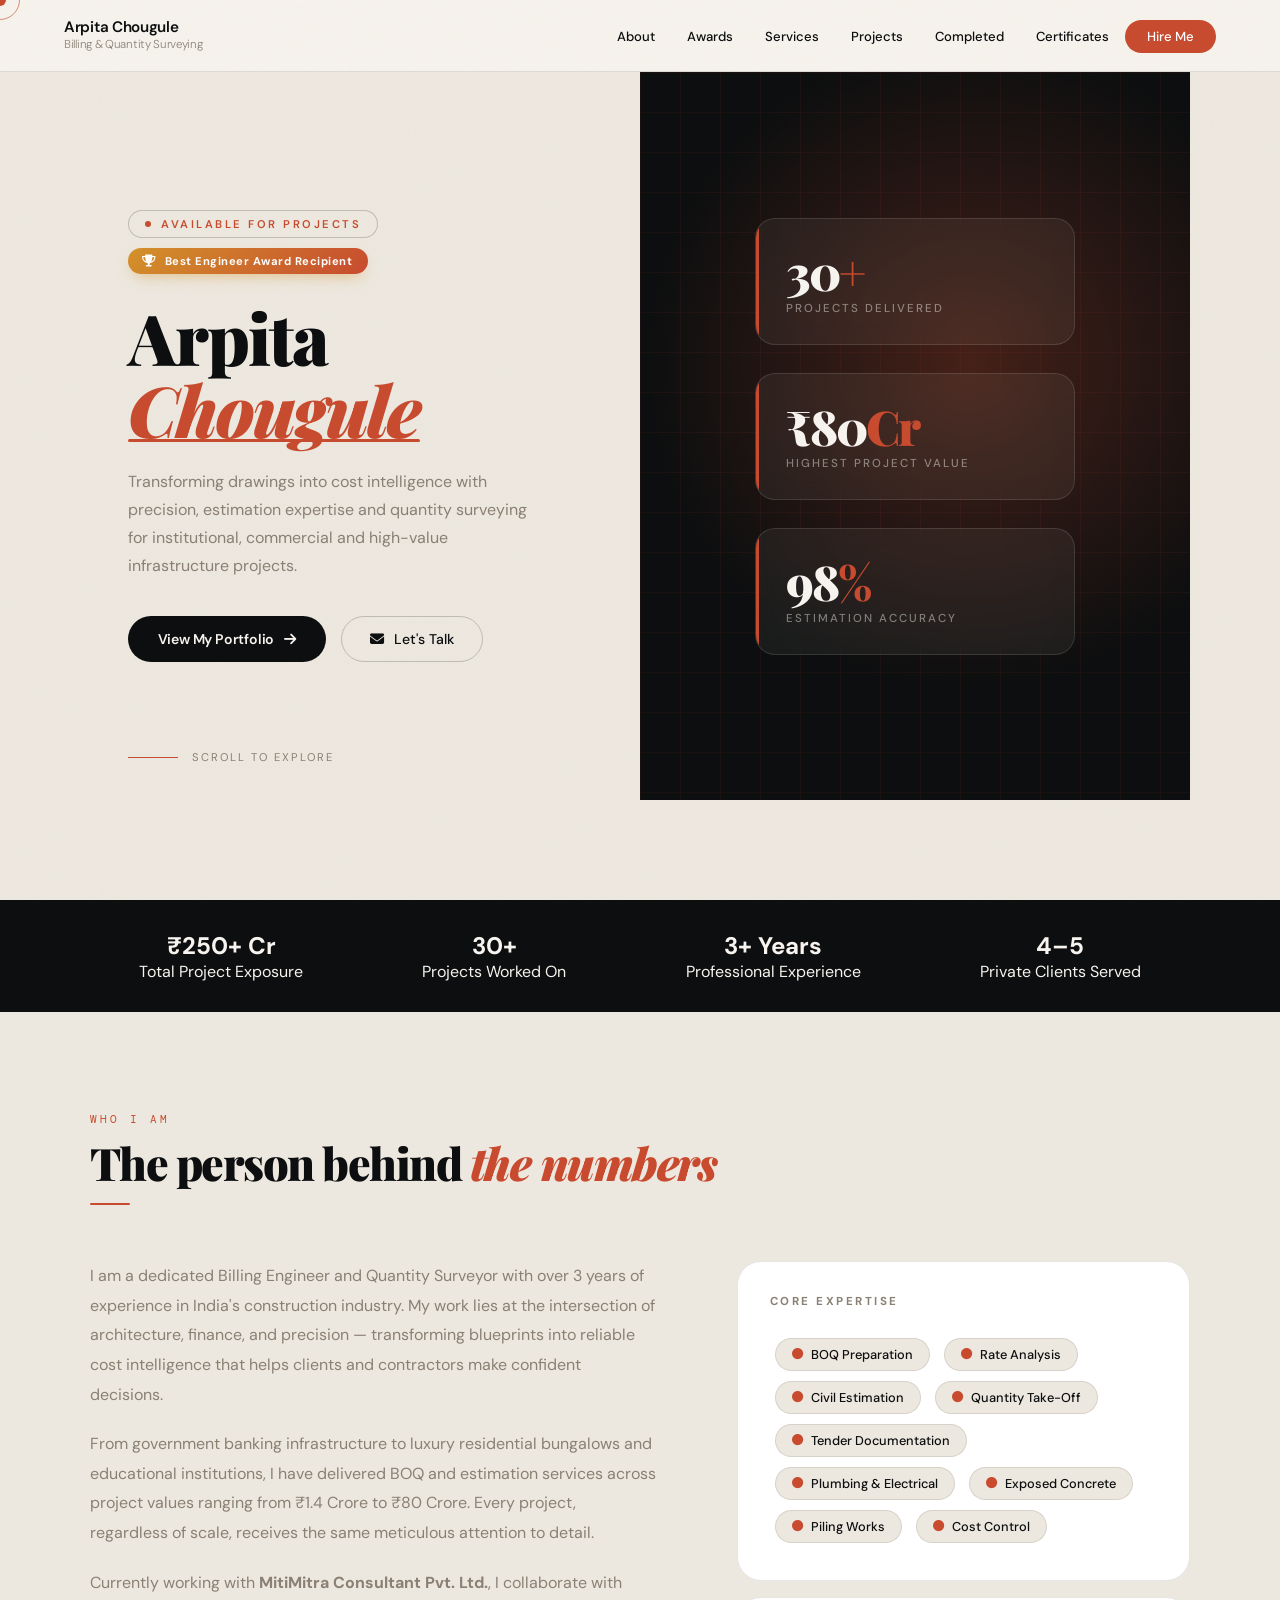
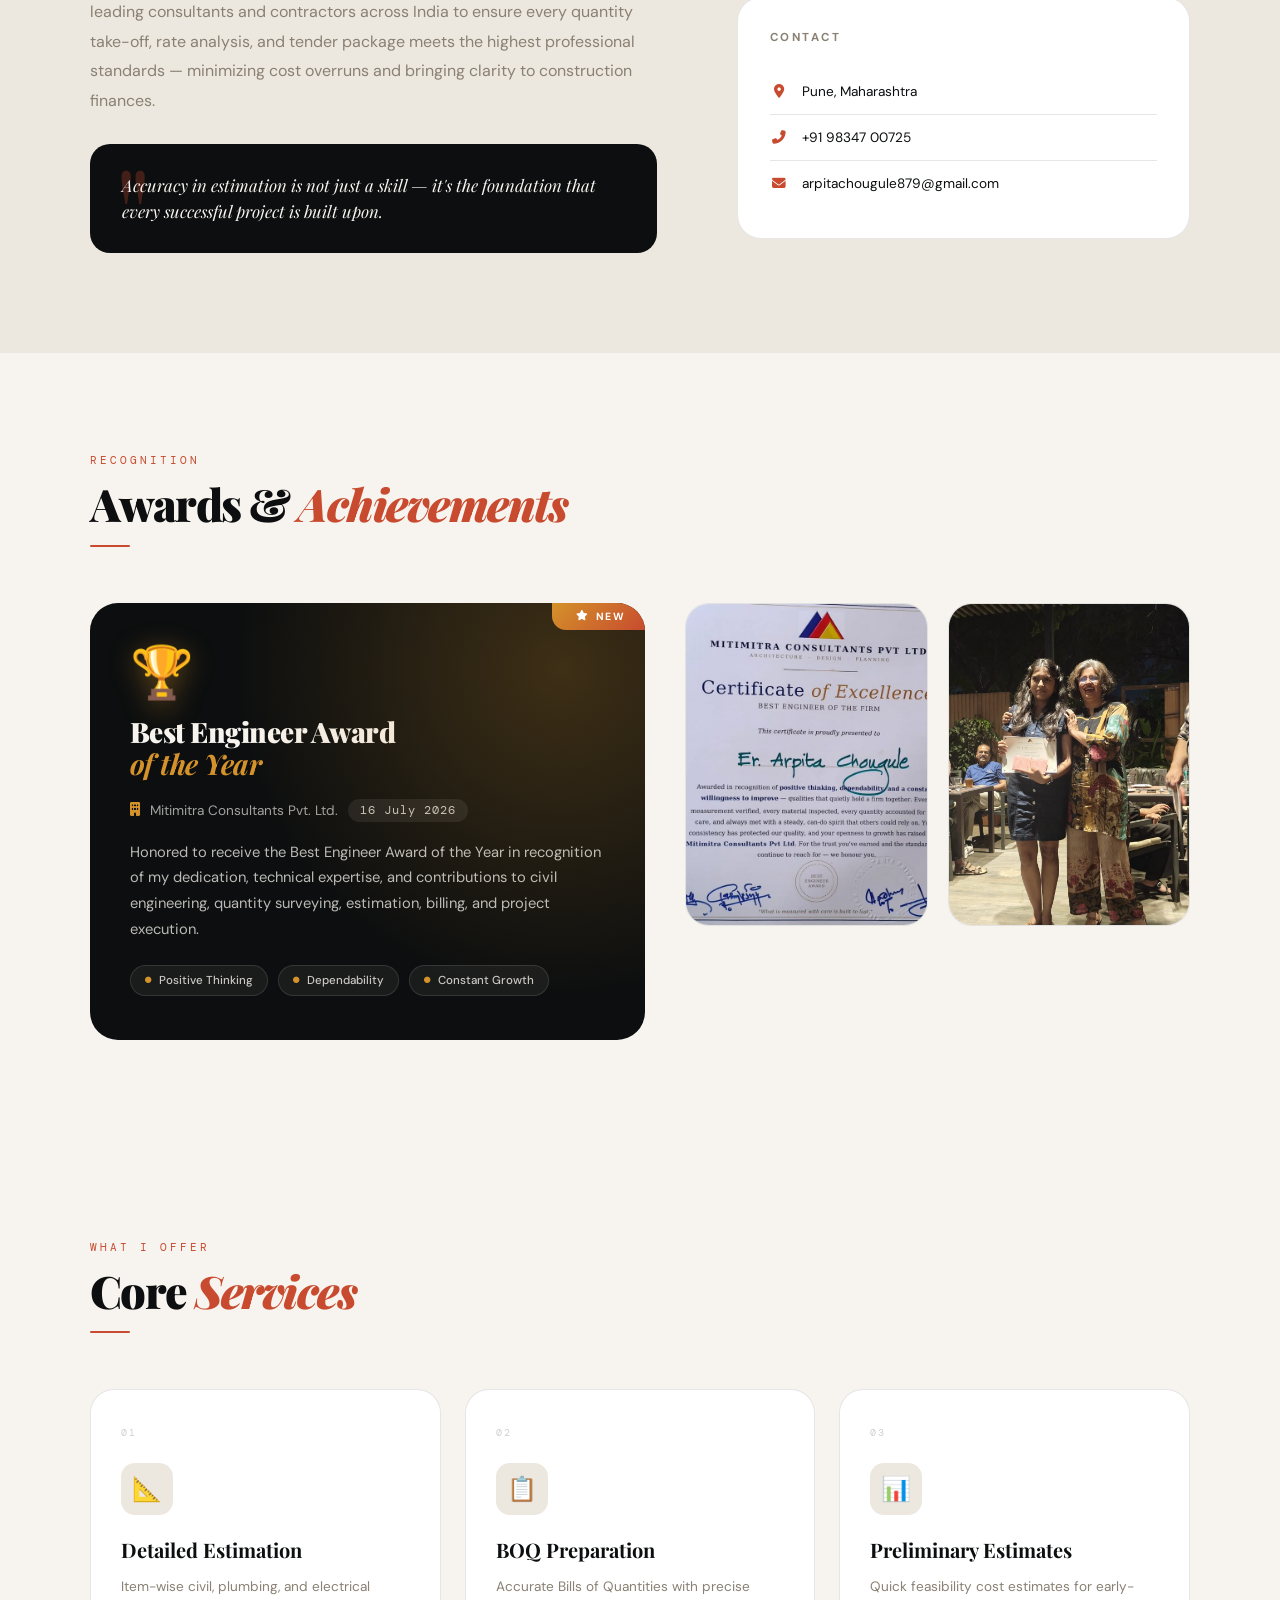
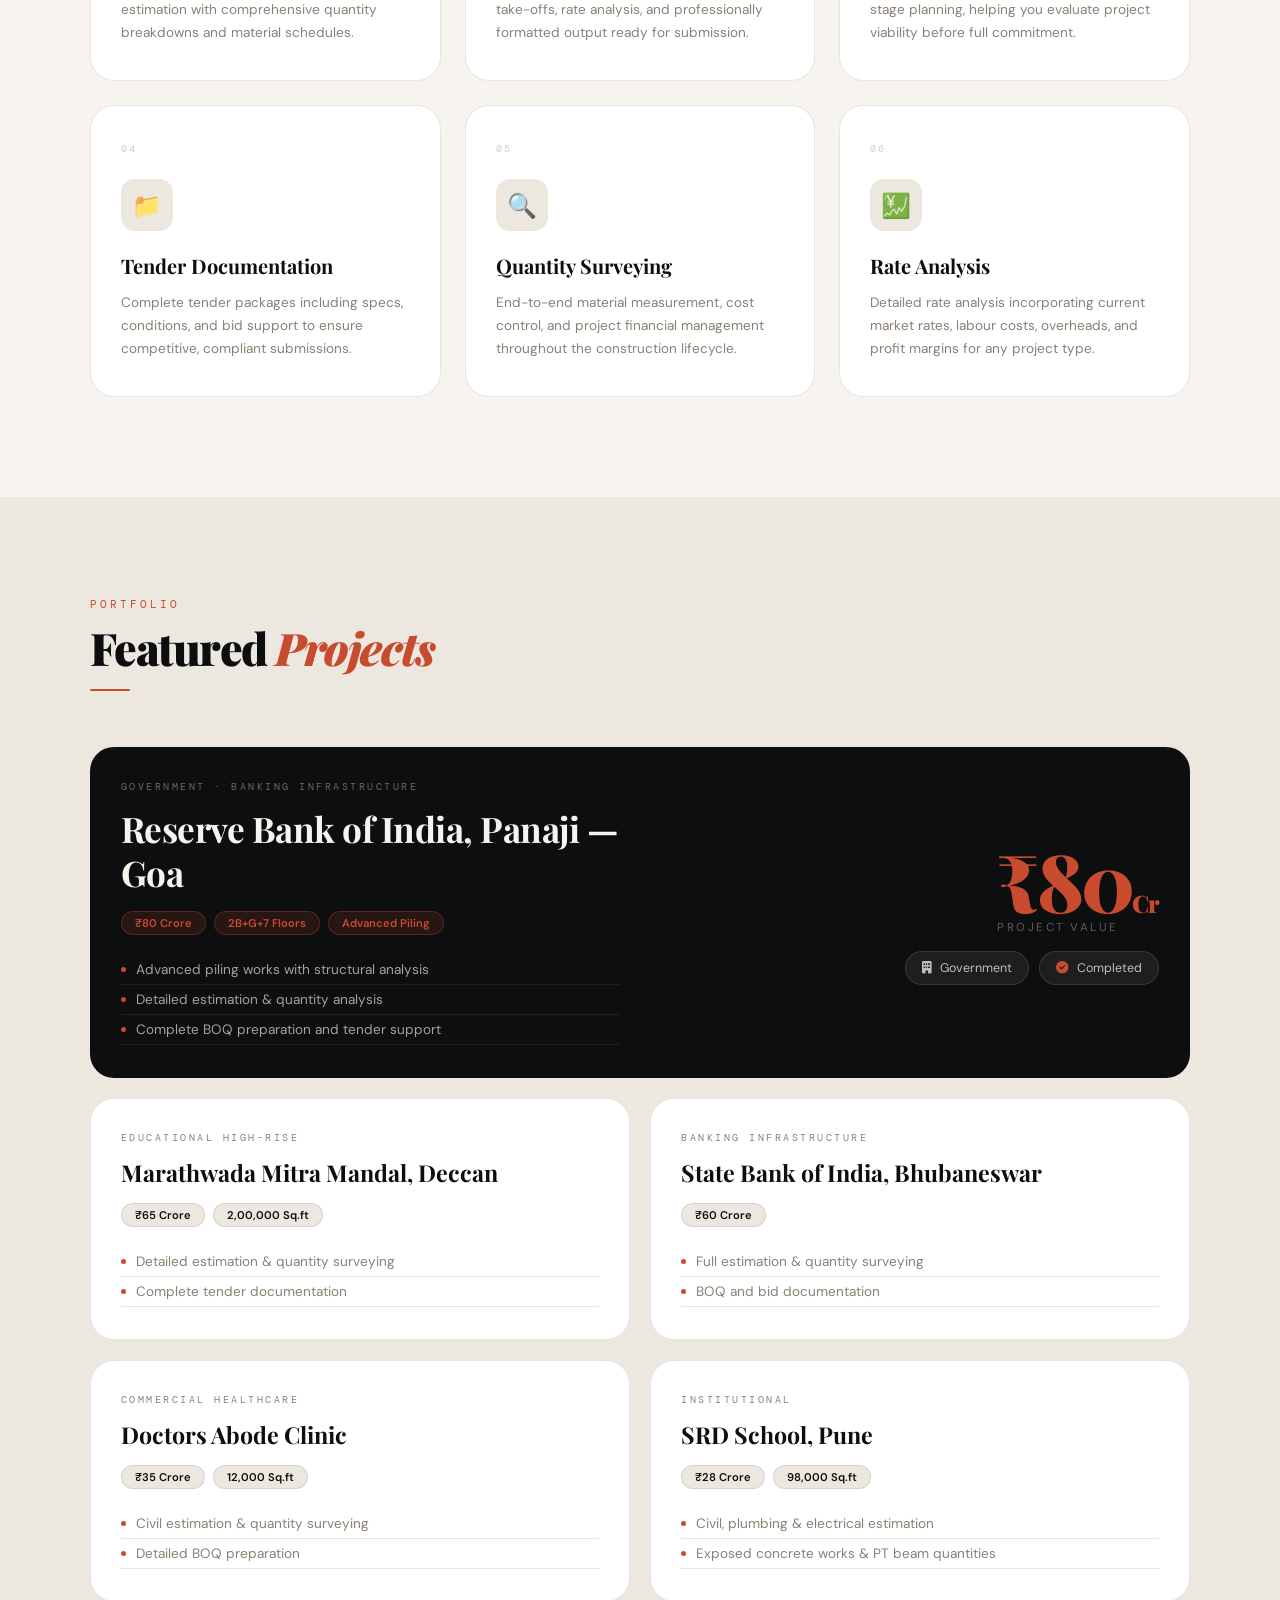
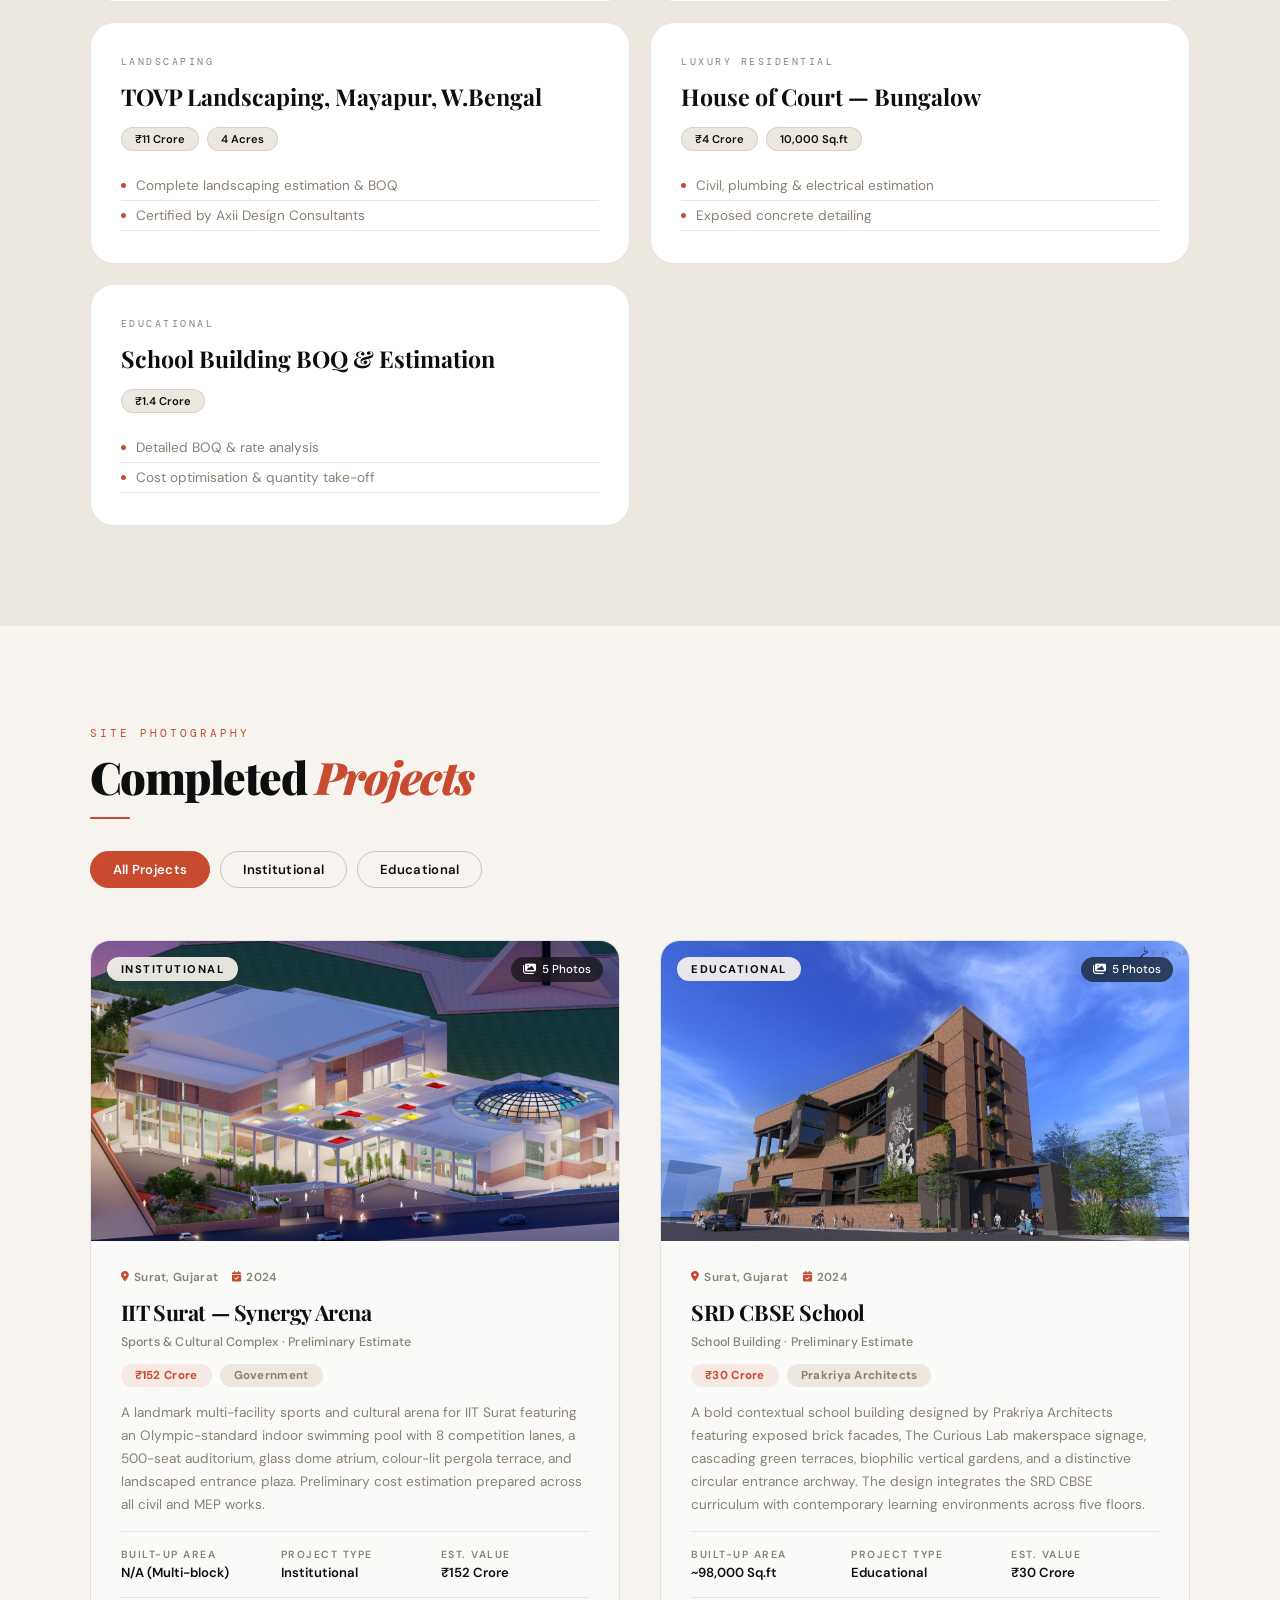
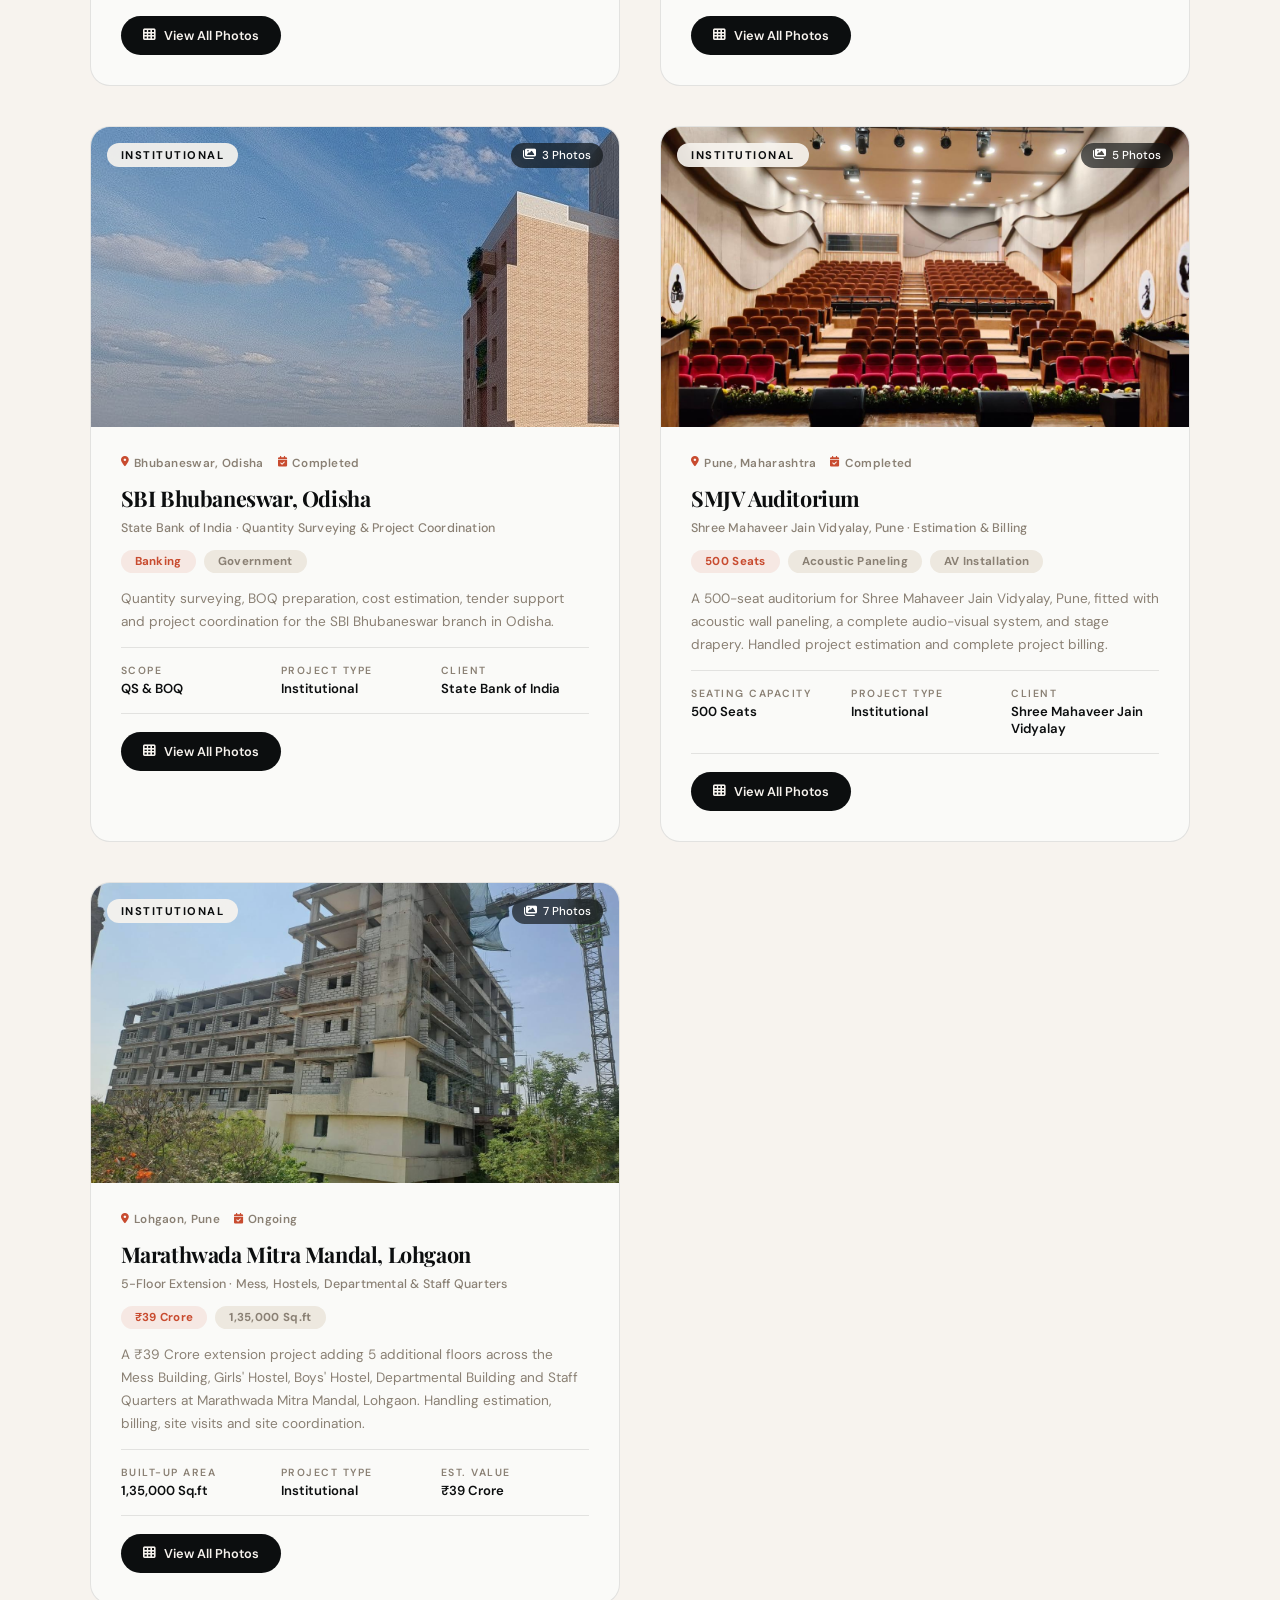
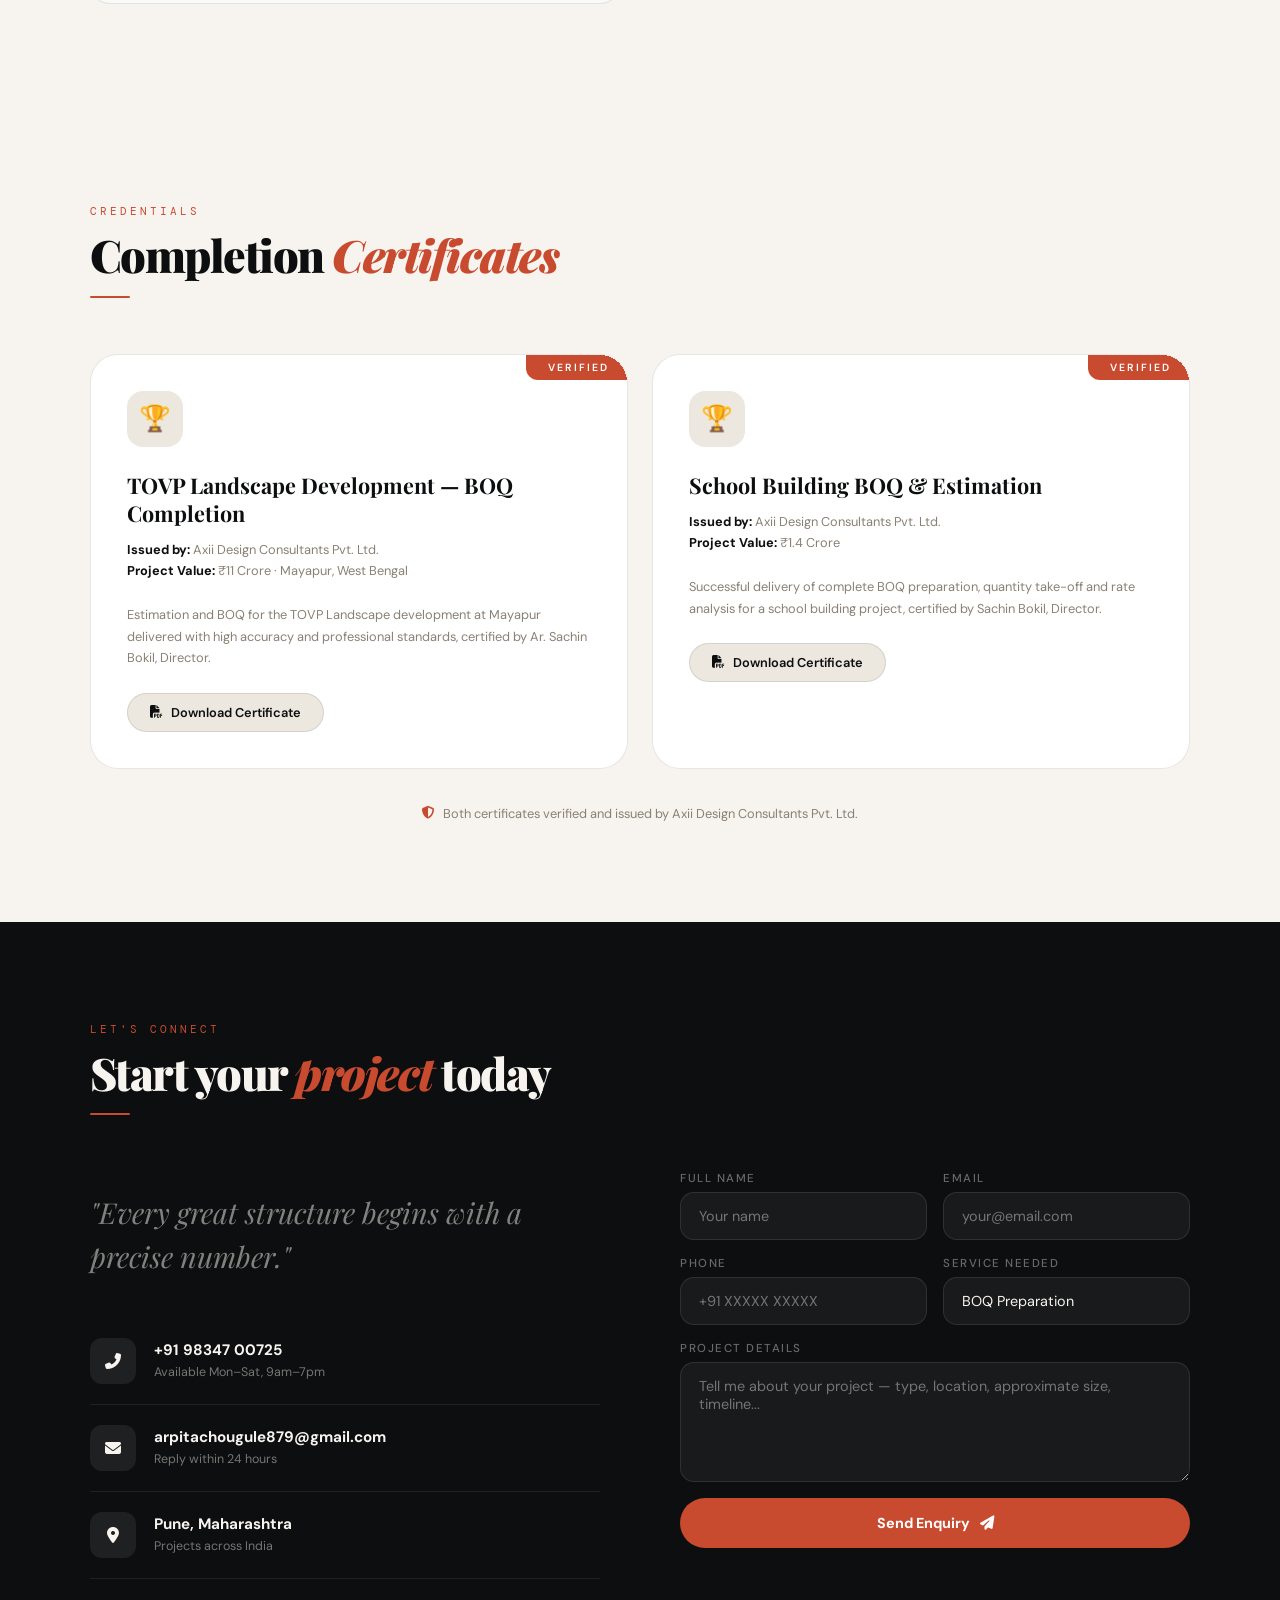
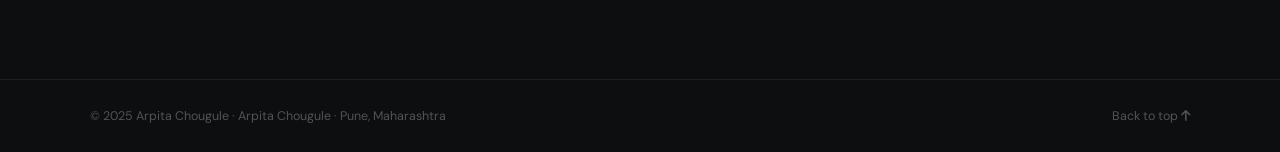
==== index.html @ 8c78aa45 "Initial website commit" ====
<!DOCTYPE html>
<html lang="en">
<head>
  <meta charset="UTF-8">
  <meta name="viewport" content="width=device-width, initial-scale=1.0">
  <title>Arpita Chougule | Billing Engineer & Quantity Surveyor</title>
  <link href="https://fonts.googleapis.com/css2?family=Playfair+Display:ital,wght@0,700;0,900;1,700&family=DM+Sans:wght@300;400;500;600&family=DM+Mono:wght@400;500&display=swap" rel="stylesheet">
  <link rel="stylesheet" href="https://cdnjs.cloudflare.com/ajax/libs/font-awesome/6.4.0/css/all.min.css">
  <link rel="stylesheet" href="css/styles.css">
</head>
<body>

<!-- CURSOR -->
<div class="cursor" id="cursor"></div>
<div class="cursor-ring" id="cursor-ring"></div>

<!-- NAV -->
<nav id="navbar">
  <div class="logo">
    
    <div class="logo-name">
      Arpita Chougule      <small>Billing & Quantity Surveying</small>
    </div>
  </div>
  <ul class="nav-links">
    <li><a href="#about">About</a></li>
    <li><a href="#awards">Awards</a></li>
    <li><a href="#services">Services</a></li>
    <li><a href="#projects">Projects</a></li>
    <li><a href="#completed-projects">Completed</a></li>
    <li><a href="#certificates">Certificates</a></li>
    <li><a href="#contact" class="nav-cta">Hire Me</a></li>
  </ul>
</nav>

<!-- HERO -->
<section id="home" class="hero">
  <div class="hero-left">
    <div class="hero-badges">
      <div class="hero-eyebrow">Available for Projects</div>
      <a href="#awards" class="hero-award-pill">
        <i class="fas fa-trophy"></i> Best Engineer Award Recipient
      </a>
    </div>
    <h1>Arpita<br><em>Chougule</em></h1>
    <p class="hero-desc">
      Transforming drawings into cost intelligence with precision, estimation expertise and quantity surveying for institutional, commercial and high-value infrastructure projects.
    </p>
    <div class="hero-actions">
      <a href="#projects" class="btn-primary">
        View My Portfolio <i class="fas fa-arrow-right"></i>
      </a>
      <a href="#contact" class="btn-outline">
        <i class="fas fa-envelope"></i> Let's Talk
      </a>
    </div>
    <div class="scroll-hint">
      <div class="scroll-line"></div>
      Scroll to explore
    </div>
  </div>

  <div class="hero-right">
    <div class="hero-blueprint"></div>
    <div class="hero-stats-panel">
      <div class="stat-card">
        <div class="stat-num">30<span>+</span></div>
        <div class="stat-label">Projects delivered</div>
      </div>
      <div class="stat-card">
        <div class="stat-num">₹80<span>Cr</span></div>
        <div class="stat-label">Highest project value</div>
      </div>
      <div class="stat-card">
        <div class="stat-num">98<span>%</span></div>
        <div class="stat-label">Estimation accuracy</div>
      </div>
    </div>
  </div>
</section>


<section style="padding:30px 7%;background:#0C0E0F;color:#F7F3EE;">
<div style="display:flex;justify-content:space-around;flex-wrap:wrap;gap:20px;text-align:center">
<div><h2>₹250+ Cr</h2><p>Total Project Exposure</p></div>
<div><h2>30+</h2><p>Projects Worked On</p></div>
<div><h2>3+ Years</h2><p>Professional Experience</p></div>
<div><h2>4–5</h2><p>Private Clients Served</p></div>
</div>
</section>

<!-- ABOUT -->
<section id="about">
  <div class="section-kicker">Who I Am</div>
  <div class="section-title">The person behind <em>the numbers</em></div>
  <div class="section-divider"></div>

  <div class="about-layout">
    <div class="about-body reveal">
      <p>I am a dedicated Billing Engineer and Quantity Surveyor with over 3 years of experience in India's construction industry. My work lies at the intersection of architecture, finance, and precision — transforming blueprints into reliable cost intelligence that helps clients and contractors make confident decisions.</p>
      <p>From government banking infrastructure to luxury residential bungalows and educational institutions, I have delivered BOQ and estimation services across project values ranging from ₹1.4 Crore to ₹80 Crore. Every project, regardless of scale, receives the same meticulous attention to detail.</p>
      <p>Currently working with <strong>MitiMitra Consultant Pvt. Ltd.</strong>, I collaborate with leading consultants and contractors across India to ensure every quantity take-off, rate analysis, and tender package meets the highest professional standards — minimizing cost overruns and bringing clarity to construction finances.</p>
      <div class="about-quote">
        <p>Accuracy in estimation is not just a skill — it's the foundation that every successful project is built upon.</p>
      </div>
    </div>

    <div class="about-sidebar reveal reveal-delay-2">
      <div class="skills-block">
        <h4>Core Expertise</h4>
        <div>
          <span class="skill-tag"><i class="fas fa-circle"></i> BOQ Preparation</span>
          <span class="skill-tag"><i class="fas fa-circle"></i> Rate Analysis</span>
          <span class="skill-tag"><i class="fas fa-circle"></i> Civil Estimation</span>
          <span class="skill-tag"><i class="fas fa-circle"></i> Quantity Take-Off</span>
          <span class="skill-tag"><i class="fas fa-circle"></i> Tender Documentation</span>
          <span class="skill-tag"><i class="fas fa-circle"></i> Plumbing & Electrical</span>
          <span class="skill-tag"><i class="fas fa-circle"></i> Exposed Concrete</span>
          <span class="skill-tag"><i class="fas fa-circle"></i> Piling Works</span>
          <span class="skill-tag"><i class="fas fa-circle"></i> Cost Control</span>
        </div>
      </div>

      <div class="skills-block" style="margin-top:16px;">
        <h4>Contact</h4>
        <div class="quick-info">
          <div class="info-row">
            <i class="fas fa-map-marker-alt"></i>
            Pune, Maharashtra
          </div>
          <div class="info-row">
            <i class="fas fa-phone-alt"></i>
            <a href="tel:9834700725">+91 98347 00725</a>
          </div>
          <div class="info-row">
            <i class="fas fa-envelope"></i>
            <a href="mailto:arpitachougule879@gmail.com">arpitachougule879@gmail.com</a>
          </div>
        </div>
      </div>
    </div>
  </div>
</section>

<!-- AWARDS & ACHIEVEMENTS -->
<section id="awards">
  <div class="section-kicker">Recognition</div>
  <div class="section-title">Awards &amp; <em>Achievements</em></div>
  <div class="section-divider"></div>

  <div class="award-showcase">
    <div class="award-card reveal">
      <div class="award-ribbon"><i class="fas fa-star"></i> New</div>
      <div class="award-trophy">🏆</div>
      <div class="award-name">Best Engineer Award <span>of the Year</span></div>
      <div class="award-issuer">
        <i class="fas fa-building"></i> Mitimitra Consultants Pvt. Ltd.
        <span class="award-date">16 July 2026</span>
      </div>
      <p class="award-desc">Honored to receive the Best Engineer Award of the Year in recognition of my dedication, technical expertise, and contributions to civil engineering, quantity surveying, estimation, billing, and project execution.</p>
      <div class="award-tags">
        <span class="award-tag"><i class="fas fa-circle"></i> Positive Thinking</span>
        <span class="award-tag"><i class="fas fa-circle"></i> Dependability</span>
        <span class="award-tag"><i class="fas fa-circle"></i> Constant Growth</span>
      </div>
    </div>

    <div class="award-gallery reveal reveal-delay-2">
      <div class="award-photo-card" onclick="openAwardLightbox('images/awards/certificate.jpg','Certificate of Excellence — Best Engineer of the Firm')">
        <img src="images/awards/certificate.jpg" alt="Certificate of Excellence — Best Engineer of the Firm, awarded to Er. Arpita Chougule by Mitimitra Consultants Pvt Ltd" loading="lazy">
        <div class="award-photo-overlay"><i class="fas fa-expand"></i> View Certificate</div>
      </div>
      <div class="award-photo-card" onclick="openAwardLightbox('images/awards/ceremony.jpg','Receiving the Best Engineer Award at Mitimitra Consultants Pvt Ltd')">
        <img src="images/awards/ceremony.jpg" alt="Arpita Chougule receiving the Best Engineer Award at the Mitimitra Consultants award ceremony" loading="lazy">
        <div class="award-photo-overlay"><i class="fas fa-expand"></i> View Photo</div>
      </div>
    </div>
  </div>
</section>

<!-- AWARD LIGHTBOX -->
<div class="award-lightbox" id="awardLightbox" onclick="closeAwardLightboxOnBg(event)">
  <div class="award-lb-inner">
    <button class="award-lb-close" onclick="closeAwardLightbox()"><i class="fas fa-times"></i></button>
    <div class="award-lb-img-wrap">
      <img id="awardLbImg" src="" alt="">
    </div>
    <div class="award-lb-caption" id="awardLbCaption"></div>
  </div>
</div>

<!-- SERVICES -->
<section id="services">
  <div class="section-kicker">What I Offer</div>
  <div class="section-title">Core <em>Services</em></div>
  <div class="section-divider"></div>

  <div class="services-grid">
    <div class="service-card reveal">
      <div class="service-num">01</div>
      <div class="service-icon-wrap">📐</div>
      <div class="service-title">Detailed Estimation</div>
      <p class="service-desc">Item-wise civil, plumbing, and electrical estimation with comprehensive quantity breakdowns and material schedules.</p>
    </div>
    <div class="service-card reveal reveal-delay-1">
      <div class="service-num">02</div>
      <div class="service-icon-wrap">📋</div>
      <div class="service-title">BOQ Preparation</div>
      <p class="service-desc">Accurate Bills of Quantities with precise take-offs, rate analysis, and professionally formatted output ready for submission.</p>
    </div>
    <div class="service-card reveal reveal-delay-2">
      <div class="service-num">03</div>
      <div class="service-icon-wrap">📊</div>
      <div class="service-title">Preliminary Estimates</div>
      <p class="service-desc">Quick feasibility cost estimates for early-stage planning, helping you evaluate project viability before full commitment.</p>
    </div>
    <div class="service-card reveal">
      <div class="service-num">04</div>
      <div class="service-icon-wrap">📁</div>
      <div class="service-title">Tender Documentation</div>
      <p class="service-desc">Complete tender packages including specs, conditions, and bid support to ensure competitive, compliant submissions.</p>
    </div>
    <div class="service-card reveal reveal-delay-1">
      <div class="service-num">05</div>
      <div class="service-icon-wrap">🔍</div>
      <div class="service-title">Quantity Surveying</div>
      <p class="service-desc">End-to-end material measurement, cost control, and project financial management throughout the construction lifecycle.</p>
    </div>
    <div class="service-card reveal reveal-delay-2">
      <div class="service-num">06</div>
      <div class="service-icon-wrap">💹</div>
      <div class="service-title">Rate Analysis</div>
      <p class="service-desc">Detailed rate analysis incorporating current market rates, labour costs, overheads, and profit margins for any project type.</p>
    </div>
  </div>
</section>

<!-- PROJECTS -->
<section id="projects">
  <div class="section-kicker">Portfolio</div>
  <div class="section-title">Featured <em>Projects</em></div>
  <div class="section-divider"></div>

  <div class="projects-layout">
    <div class="projects-grid">

      <!-- Featured Project -->
      <div class="project-card featured reveal">
        <div>
          <div class="project-type">Government · Banking Infrastructure</div>
          <div class="project-name">Reserve Bank of India, Panaji — Goa</div>
          <div class="badges">
            <span class="badge">₹80 Crore</span>
            <span class="badge">2B+G+7 Floors</span>
            <span class="badge">Advanced Piling</span>
          </div>
          <ul class="project-scope">
            <li>Advanced piling works with structural analysis</li>
            <li>Detailed estimation & quantity analysis</li>
            <li>Complete BOQ preparation and tender support</li>
          </ul>
        </div>
        <div class="featured-visual">
          <div>
            <div class="featured-big-num">₹80<small>Cr</small></div>
            <div class="featured-label">Project Value</div>
          </div>
          <div class="featured-pills">
            <span class="featured-pill"><i class="fas fa-building" style="margin-right:6px"></i> Government</span>
            <span class="featured-pill"><i class="fas fa-check-circle" style="margin-right:6px;color:var(--rust)"></i> Completed</span>
          </div>
        </div>
      </div>

      <!-- Regular Projects -->
      <div class="project-card reveal">
        <div class="project-type">Educational High-Rise</div>
        <div class="project-name">Marathwada Mitra Mandal, Deccan</div>
        <div class="badges">
          <span class="badge">₹65 Crore</span>
          <span class="badge">2,00,000 Sq.ft</span>
        </div>
        <ul class="project-scope">
          <li>Detailed estimation & quantity surveying</li>
          <li>Complete tender documentation</li>
        </ul>
      </div>

      <div class="project-card reveal reveal-delay-1">
        <div class="project-type">Banking Infrastructure</div>
        <div class="project-name">State Bank of India, Bhubaneswar</div>
        <div class="badges">
          <span class="badge">₹60 Crore</span>
        </div>
        <ul class="project-scope">
          <li>Full estimation & quantity surveying</li>
          <li>BOQ and bid documentation</li>
        </ul>
      </div>

      <div class="project-card reveal">
        <div class="project-type">Commercial Healthcare</div>
        <div class="project-name">Doctors Abode Clinic</div>
        <div class="badges">
          <span class="badge">₹35 Crore</span>
          <span class="badge">12,000 Sq.ft</span>
        </div>
        <ul class="project-scope">
          <li>Civil estimation & quantity surveying</li>
          <li>Detailed BOQ preparation</li>
        </ul>
      </div>

      <div class="project-card reveal reveal-delay-1">
        <div class="project-type">Institutional</div>
        <div class="project-name">SRD School, Pune</div>
        <div class="badges">
          <span class="badge">₹28 Crore</span>
          <span class="badge">98,000 Sq.ft</span>
        </div>
        <ul class="project-scope">
          <li>Civil, plumbing & electrical estimation</li>
          <li>Exposed concrete works & PT beam quantities</li>
        </ul>
      </div>

      <div class="project-card reveal">
        <div class="project-type">Landscaping</div>
        <div class="project-name">TOVP Landscaping, Mayapur, W.Bengal</div>
        <div class="badges">
          <span class="badge">₹11 Crore</span>
          <span class="badge">4 Acres</span>
        </div>
        <ul class="project-scope">
          <li>Complete landscaping estimation & BOQ</li>
          <li>Certified by Axii Design Consultants</li>
        </ul>
      </div>

      <div class="project-card reveal reveal-delay-1">
        <div class="project-type">Luxury Residential</div>
        <div class="project-name">House of Court — Bungalow</div>
        <div class="badges">
          <span class="badge">₹4 Crore</span>
          <span class="badge">10,000 Sq.ft</span>
        </div>
        <ul class="project-scope">
          <li>Civil, plumbing & electrical estimation</li>
          <li>Exposed concrete detailing</li>
        </ul>
      </div>

      <div class="project-card reveal reveal-delay-2">
        <div class="project-type">Educational</div>
        <div class="project-name">School Building BOQ & Estimation</div>
        <div class="badges">
          <span class="badge">₹1.4 Crore</span>
        </div>
        <ul class="project-scope">
          <li>Detailed BOQ & rate analysis</li>
          <li>Cost optimisation & quantity take-off</li>
        </ul>
      </div>

    </div>
  </div>
</section>

<!-- COMPLETED PROJECTS GALLERY -->
<section id="completed-projects">
  <div class="section-kicker">Site Photography</div>
  <div class="section-title">Completed <em>Projects</em></div>
  <div class="section-divider"></div>

  <!-- Filter Tabs -->
  <div class="cp-filters">
    <button class="cp-filter-btn active" data-filter="all">All Projects</button>
    <button class="cp-filter-btn" data-filter="Institutional">Institutional</button>
    <button class="cp-filter-btn" data-filter="Educational">Educational</button>
  </div>

  <!-- Project Cards Grid -->
  <div class="cp-grid" id="cpGrid">

    <!-- Project 1: IIT Surat / Synergy Arena -->
    <div class="cp-card reveal" data-type="Institutional">
      <div class="cp-img-wrap">
        <img src="images/projects/iit-01.jpg" alt="Synergy Arena IIT Surat" class="cp-img" loading="lazy">
        <div class="cp-overlay">
          <button class="cp-zoom-btn" onclick="openLightbox('iit', 0)"><i class="fas fa-expand"></i> View Gallery</button>
        </div>
        <div class="cp-type-badge">Institutional</div>
        <div class="cp-photo-count"><i class="fas fa-images"></i> 5 Photos</div>
      </div>
      <div class="cp-info">
        <div class="cp-meta-row">
          <span class="cp-meta-tag"><i class="fas fa-map-marker-alt"></i> Surat, Gujarat</span>
          <span class="cp-meta-tag"><i class="fas fa-calendar-check"></i> 2024</span>
        </div>
        <div class="cp-name">IIT Surat — Synergy Arena</div>
        <div class="cp-sub">Sports & Cultural Complex · Preliminary Estimate</div>
        <div class="cp-badges-row">
          <span class="cp-badge rust">₹152 Crore</span>
          <span class="cp-badge grey">Government</span>
        </div>
        <p class="cp-desc">A landmark multi-facility sports and cultural arena for IIT Surat featuring an Olympic-standard indoor swimming pool with 8 competition lanes, a 500-seat auditorium, glass dome atrium, colour-lit pergola terrace, and landscaped entrance plaza. Preliminary cost estimation prepared across all civil and MEP works.</p>
        <div class="cp-spec-row">
          <div class="cp-spec"><span class="cp-spec-label">Built-up Area</span><span class="cp-spec-val">N/A (Multi-block)</span></div>
          <div class="cp-spec"><span class="cp-spec-label">Project Type</span><span class="cp-spec-val">Institutional</span></div>
          <div class="cp-spec"><span class="cp-spec-label">Est. Value</span><span class="cp-spec-val">₹152 Crore</span></div>
        </div>
        <button class="cp-gallery-btn" onclick="openLightbox('iit', 0)"><i class="fas fa-th"></i> View All Photos</button>
      </div>
    </div>

    <!-- Project 2: SRD School -->
    <div class="cp-card reveal reveal-delay-1" data-type="Educational">
      <div class="cp-img-wrap">
        <img src="images/projects/srd-01.jpg" alt="SRD CBSE School" class="cp-img" loading="lazy">
        <div class="cp-overlay">
          <button class="cp-zoom-btn" onclick="openLightbox('srd', 0)"><i class="fas fa-expand"></i> View Gallery</button>
        </div>
        <div class="cp-type-badge">Educational</div>
        <div class="cp-photo-count"><i class="fas fa-images"></i> 5 Photos</div>
      </div>
      <div class="cp-info">
        <div class="cp-meta-row">
          <span class="cp-meta-tag"><i class="fas fa-map-marker-alt"></i> Surat, Gujarat</span>
          <span class="cp-meta-tag"><i class="fas fa-calendar-check"></i> 2024</span>
        </div>
        <div class="cp-name">SRD CBSE School</div>
        <div class="cp-sub">School Building · Preliminary Estimate</div>
        <div class="cp-badges-row">
          <span class="cp-badge rust">₹30 Crore</span>
          <span class="cp-badge grey">Prakriya Architects</span>
        </div>
        <p class="cp-desc">A bold contextual school building designed by Prakriya Architects featuring exposed brick facades, The Curious Lab makerspace signage, cascading green terraces, biophilic vertical gardens, and a distinctive circular entrance archway. The design integrates the SRD CBSE curriculum with contemporary learning environments across five floors.</p>
        <div class="cp-spec-row">
          <div class="cp-spec"><span class="cp-spec-label">Built-up Area</span><span class="cp-spec-val">~98,000 Sq.ft</span></div>
          <div class="cp-spec"><span class="cp-spec-label">Project Type</span><span class="cp-spec-val">Educational</span></div>
          <div class="cp-spec"><span class="cp-spec-label">Est. Value</span><span class="cp-spec-val">₹30 Crore</span></div>
        </div>
        <button class="cp-gallery-btn" onclick="openLightbox('srd', 0)"><i class="fas fa-th"></i> View All Photos</button>
      </div>
    </div>

    <!-- Project 3: SBI Bhubaneswar -->
    <div class="cp-card reveal reveal-delay-2" data-type="Institutional">
      <div class="cp-img-wrap">
        <img src="images/projects/sbi-01.jpg" alt="SBI Bhubaneswar, Odisha" loading="lazy">
        <div class="cp-overlay">
          <button class="cp-zoom-btn" onclick="openLightbox('sbi', 0)"><i class="fas fa-expand"></i> View Gallery</button>
        </div>
        <div class="cp-type-badge">Institutional</div>
        <div class="cp-photo-count"><i class="fas fa-images"></i> 3 Photos</div>
      </div>
      <div class="cp-info">
        <div class="cp-meta-row">
          <span class="cp-meta-tag"><i class="fas fa-map-marker-alt"></i> Bhubaneswar, Odisha</span>
          <span class="cp-meta-tag"><i class="fas fa-calendar-check"></i> Completed</span>
        </div>
        <div class="cp-name">SBI Bhubaneswar, Odisha</div>
        <div class="cp-sub">State Bank of India · Quantity Surveying & Project Coordination</div>
        <div class="cp-badges-row">
          <span class="cp-badge rust">Banking</span>
          <span class="cp-badge grey">Government</span>
        </div>
        <p class="cp-desc">Quantity surveying, BOQ preparation, cost estimation, tender support and project coordination for the SBI Bhubaneswar branch in Odisha.</p>
        <div class="cp-spec-row">
          <div class="cp-spec"><span class="cp-spec-label">Scope</span><span class="cp-spec-val">QS & BOQ</span></div>
          <div class="cp-spec"><span class="cp-spec-label">Project Type</span><span class="cp-spec-val">Institutional</span></div>
          <div class="cp-spec"><span class="cp-spec-label">Client</span><span class="cp-spec-val">State Bank of India</span></div>
        </div>
        <button class="cp-gallery-btn" onclick="openLightbox('sbi', 0)"><i class="fas fa-th"></i> View All Photos</button>
      </div>
    </div>

    <!-- Project 4: SMJV Auditorium -->
    <div class="cp-card reveal reveal-delay-1" data-type="Institutional">
      <div class="cp-img-wrap">
        <img src="images/projects/smjv-01.jpg" alt="SMJV Auditorium seating and stage view" class="cp-img" loading="lazy">
        <div class="cp-overlay">
          <button class="cp-zoom-btn" onclick="openLightbox('smjv', 0)"><i class="fas fa-expand"></i> View Gallery</button>
        </div>
        <div class="cp-type-badge">Institutional</div>
        <div class="cp-photo-count"><i class="fas fa-images"></i> 5 Photos</div>
      </div>
      <div class="cp-info">
        <div class="cp-meta-row">
          <span class="cp-meta-tag"><i class="fas fa-map-marker-alt"></i> Pune, Maharashtra</span>
          <span class="cp-meta-tag"><i class="fas fa-calendar-check"></i> Completed</span>
        </div>
        <div class="cp-name">SMJV Auditorium</div>
        <div class="cp-sub">Shree Mahaveer Jain Vidyalay, Pune · Estimation & Billing</div>
        <div class="cp-badges-row">
          <span class="cp-badge rust">500 Seats</span>
          <span class="cp-badge grey">Acoustic Paneling</span>
          <span class="cp-badge grey">AV Installation</span>
        </div>
        <p class="cp-desc">A 500-seat auditorium for Shree Mahaveer Jain Vidyalay, Pune, fitted with acoustic wall paneling, a complete audio-visual system, and stage drapery. Handled project estimation and complete project billing.</p>
        <div class="cp-spec-row">
          <div class="cp-spec"><span class="cp-spec-label">Seating Capacity</span><span class="cp-spec-val">500 Seats</span></div>
          <div class="cp-spec"><span class="cp-spec-label">Project Type</span><span class="cp-spec-val">Institutional</span></div>
          <div class="cp-spec"><span class="cp-spec-label">Client</span><span class="cp-spec-val">Shree Mahaveer Jain Vidyalay</span></div>
        </div>
        <button class="cp-gallery-btn" onclick="openLightbox('smjv', 0)"><i class="fas fa-th"></i> View All Photos</button>
      </div>
    </div>

    <!-- Project 4: Marathwada Mitra Mandal, Lohgaon -->
    <div class="cp-card reveal" data-type="Institutional">
      <div class="cp-img-wrap">
        <img src="images/projects/mml-01.jpg" alt="Marathwada Mitra Mandal, Lohgaon under-construction building extension" class="cp-img" loading="lazy">
        <div class="cp-overlay">
          <button class="cp-zoom-btn" onclick="openLightbox('mml', 0)"><i class="fas fa-expand"></i> View Gallery</button>
        </div>
        <div class="cp-type-badge">Institutional</div>
        <div class="cp-photo-count"><i class="fas fa-images"></i> 7 Photos</div>
      </div>
      <div class="cp-info">
        <div class="cp-meta-row">
          <span class="cp-meta-tag"><i class="fas fa-map-marker-alt"></i> Lohgaon, Pune</span>
          <span class="cp-meta-tag"><i class="fas fa-calendar-check"></i> Ongoing</span>
        </div>
        <div class="cp-name">Marathwada Mitra Mandal, Lohgaon</div>
        <div class="cp-sub">5-Floor Extension · Mess, Hostels, Departmental &amp; Staff Quarters</div>
        <div class="cp-badges-row">
          <span class="cp-badge rust">₹39 Crore</span>
          <span class="cp-badge grey">1,35,000 Sq.ft</span>
        </div>
        <p class="cp-desc">A ₹39 Crore extension project adding 5 additional floors across the Mess Building, Girls' Hostel, Boys' Hostel, Departmental Building and Staff Quarters at Marathwada Mitra Mandal, Lohgaon. Handling estimation, billing, site visits and site coordination.</p>
        <div class="cp-spec-row">
          <div class="cp-spec"><span class="cp-spec-label">Built-up Area</span><span class="cp-spec-val">1,35,000 Sq.ft</span></div>
          <div class="cp-spec"><span class="cp-spec-label">Project Type</span><span class="cp-spec-val">Institutional</span></div>
          <div class="cp-spec"><span class="cp-spec-label">Est. Value</span><span class="cp-spec-val">₹39 Crore</span></div>
        </div>
        <button class="cp-gallery-btn" onclick="openLightbox('mml', 0)"><i class="fas fa-th"></i> View All Photos</button>
      </div>
    </div>


  </div>
</section>

<!-- LIGHTBOX -->
<div class="cp-lightbox" id="cpLightbox" onclick="closeLightboxOnBg(event)">
  <div class="cp-lb-inner">
    <button class="cp-lb-close" onclick="closeLightbox()"><i class="fas fa-times"></i></button>
    <button class="cp-lb-nav cp-lb-prev" onclick="lbNav(-1)"><i class="fas fa-chevron-left"></i></button>
    <button class="cp-lb-nav cp-lb-next" onclick="lbNav(1)"><i class="fas fa-chevron-right"></i></button>
    <div class="cp-lb-img-wrap">
      <img id="lbImg" src="" alt="">
      <div class="cp-lb-loader"><i class="fas fa-circle-notch fa-spin"></i></div>
    </div>
    <div class="cp-lb-caption">
      <div id="lbTitle" class="cp-lb-title"></div>
      <div id="lbCounter" class="cp-lb-counter"></div>
    </div>
    <div class="cp-lb-thumbs" id="lbThumbs"></div>
  </div>
</div>

<!-- CERTIFICATES -->
<section id="certificates">
  <div class="section-kicker">Credentials</div>
  <div class="section-title">Completion <em>Certificates</em></div>
  <div class="section-divider"></div>

  <div class="certs-grid">
    <div class="cert-card reveal">
      <div class="cert-ribbon">Verified</div>
      <div class="cert-icon">🏆</div>
      <div class="cert-title">TOVP Landscape Development — BOQ Completion</div>
      <div class="cert-meta">
        <strong>Issued by:</strong> Axii Design Consultants Pvt. Ltd.<br>
        <strong>Project Value:</strong> ₹11 Crore · Mayapur, West Bengal<br><br>
        Estimation and BOQ for the TOVP Landscape development at Mayapur delivered with high accuracy and professional standards, certified by Ar. Sachin Bokil, Director.
      </div>
      <a href="#" class="cert-btn" onclick="alert('Link your actual certificate PDF here.'); return false;">
        <i class="fas fa-file-pdf"></i> Download Certificate
      </a>
    </div>

    <div class="cert-card reveal reveal-delay-2">
      <div class="cert-ribbon">Verified</div>
      <div class="cert-icon">🏆</div>
      <div class="cert-title">School Building BOQ & Estimation</div>
      <div class="cert-meta">
        <strong>Issued by:</strong> Axii Design Consultants Pvt. Ltd.<br>
        <strong>Project Value:</strong> ₹1.4 Crore<br><br>
        Successful delivery of complete BOQ preparation, quantity take-off and rate analysis for a school building project, certified by Sachin Bokil, Director.
      </div>
      <a href="#" class="cert-btn" onclick="alert('Link your actual certificate PDF here.'); return false;">
        <i class="fas fa-file-pdf"></i> Download Certificate
      </a>
    </div>
  </div>

  <div class="verified-banner">
    <i class="fas fa-shield-alt"></i>
    Both certificates verified and issued by Axii Design Consultants Pvt. Ltd.
  </div>
</section>

<!-- CONTACT -->
<section id="contact">
  <div class="section-kicker">Let's Connect</div>
  <div class="section-title">Start your <em>project</em> today</div>
  <div class="section-divider"></div>

  <div class="contact-grid">
    <div>
      <p class="contact-tagline">"Every great structure begins with a precise number."</p>

      <a href="tel:9834700725" class="contact-link">
        <div class="contact-link-icon"><i class="fas fa-phone-alt"></i></div>
        <div class="contact-link-text">
          <strong>+91 98347 00725</strong>
          <small>Available Mon–Sat, 9am–7pm</small>
        </div>
      </a>
      <a href="mailto:arpitachougule879@gmail.com" class="contact-link">
        <div class="contact-link-icon"><i class="fas fa-envelope"></i></div>
        <div class="contact-link-text">
          <strong>arpitachougule879@gmail.com</strong>
          <small>Reply within 24 hours</small>
        </div>
      </a>
      <div class="contact-link">
        <div class="contact-link-icon"><i class="fas fa-map-marker-alt"></i></div>
        <div class="contact-link-text">
          <strong>Pune, Maharashtra</strong>
          <small>Projects across India</small>
        </div>
      </div>
    </div>

    <div>
      <form class="contact-form" id="enquiryForm" onsubmit="handleSubmit(event)">
        <div class="form-row">
          <div class="form-field">
            <label>Full Name</label>
            <input type="text" placeholder="Your name" required>
          </div>
          <div class="form-field">
            <label>Email</label>
            <input type="email" placeholder="your@email.com" required>
          </div>
        </div>
        <div class="form-row">
          <div class="form-field">
            <label>Phone</label>
            <input type="tel" placeholder="+91 XXXXX XXXXX">
          </div>
          <div class="form-field">
            <label>Service Needed</label>
            <select>
              <option>BOQ Preparation</option>
              <option>Detailed Estimation</option>
              <option>Quantity Surveying</option>
              <option>Tender Documentation</option>
              <option>Rate Analysis</option>
              <option>Other</option>
            </select>
          </div>
        </div>
        <div class="form-field">
          <label>Project Details</label>
          <textarea placeholder="Tell me about your project — type, location, approximate size, timeline..."></textarea>
        </div>
        <button type="submit" class="form-submit">
          Send Enquiry <i class="fas fa-paper-plane"></i>
        </button>
      </form>
    </div>
  </div>
</section>

<!-- FOOTER -->
<footer>
  <div>© 2025 Arpita Chougule · Arpita Chougule · Pune, Maharashtra</div>
  <div class="footer-right">
    <a href="#home">Back to top <i class="fas fa-arrow-up"></i></a>
  </div>
</footer>
<script src="js/galleries.js"></script>
<script src="js/main.js"></script>
</body>
</html>
---- css/styles.css ----
*, *::before, *::after { margin: 0; padding: 0; box-sizing: border-box; }

    :root {
      --ink: #0C0E0F;
      --paper: #F7F3EE;
      --rust: #C84B2F;
      --rust-light: #E85E3A;
      --amber: #D4922A;
      --cream: #EDE8DF;
      --muted: #8A8074;
      --card-bg: #FAFAF8;
      --border: rgba(12,14,15,0.1);
      --border-dark: rgba(12,14,15,0.2);
    }

    html { scroll-behavior: smooth; }

    body {
      background: var(--paper);
      color: var(--ink);
      font-family: 'DM Sans', sans-serif;
      overflow-x: hidden;
      cursor: none;
    }

    /* ─── CUSTOM CURSOR ─── */
    .cursor {
      width: 12px; height: 12px;
      background: var(--rust);
      border-radius: 50%;
      position: fixed; z-index: 9999;
      pointer-events: none;
      transform: translate(-50%, -50%);
      transition: width 0.2s, height 0.2s, opacity 0.2s;
    }
    .cursor-ring {
      width: 40px; height: 40px;
      border: 1.5px solid var(--rust);
      border-radius: 50%;
      position: fixed; z-index: 9998;
      pointer-events: none;
      transform: translate(-50%, -50%);
      transition: all 0.15s ease-out;
      opacity: 0.6;
    }
    body:hover .cursor { opacity: 1; }

    /* ─── SCROLLBAR ─── */
    ::-webkit-scrollbar { width: 4px; }
    ::-webkit-scrollbar-track { background: var(--cream); }
    ::-webkit-scrollbar-thumb { background: var(--rust); border-radius: 4px; }

    /* ─── NOISE TEXTURE ─── */
    body::after {
      content: '';
      position: fixed; inset: 0;
      background-image: url("data:image/svg+xml,%3Csvg viewBox='0 0 512 512' xmlns='http://www.w3.org/2000/svg'%3E%3Cfilter id='n'%3E%3CfeTurbulence type='fractalNoise' baseFrequency='0.75' numOctaves='4' stitchTiles='stitch'/%3E%3C/filter%3E%3Crect width='100%25' height='100%25' filter='url(%23n)' opacity='0.025'/%3E%3C/svg%3E");
      pointer-events: none; z-index: 10000; mix-blend-mode: multiply;
    }

    /* ─── NAV ─── */
    nav {
      position: fixed; top: 0; left: 0; width: 100%;
      z-index: 1000;
      padding: 0 5%;
      height: 72px;
      display: flex; justify-content: space-between; align-items: center;
      background: rgba(247,243,238,0.9);
      backdrop-filter: blur(20px);
      border-bottom: 1px solid var(--border);
      transition: box-shadow 0.3s;
    }
    nav.scrolled { box-shadow: 0 4px 30px rgba(0,0,0,0.06); }

    .logo {
      display: flex; align-items: center; gap: 14px;
    }
    .logo-mark {
      width: 42px; height: 42px;
      background: var(--rust);
      border-radius: 10px;
      display: flex; align-items: center; justify-content: center;
      font-family: 'Playfair Display', serif;
      font-weight: 900; font-size: 17px;
      color: white; letter-spacing: -1px;
      transform: rotate(-3deg);
    }
    .logo-name {
      font-family: 'DM Sans', sans-serif;
      font-weight: 600; font-size: 0.95rem;
      letter-spacing: -0.3px;
      line-height: 1.3;
    }
    .logo-name small { display: block; font-weight: 300; font-size: 0.72rem; color: var(--muted); }

    .nav-links { display: flex; gap: 0; list-style: none; }
    .nav-links a {
      text-decoration: none; color: var(--ink); font-size: 0.82rem;
      font-weight: 500; padding: 8px 16px; border-radius: 60px;
      transition: background 0.2s, color 0.2s;
    }
    .nav-links a:hover { background: var(--ink); color: var(--paper); }
    .nav-cta {
      background: var(--rust); color: white !important;
      padding: 8px 22px !important; border-radius: 60px;
    }
    .nav-cta:hover { background: var(--rust-light) !important; color: white !important; }

    /* ─── HERO ─── */
    .hero {
      min-height: 100vh;
      display: grid;
      grid-template-columns: 1fr 1fr;
      position: relative;
      overflow: hidden;
      padding-top: 72px;
    }

    .hero-left {
      display: flex; flex-direction: column; justify-content: center;
      padding: 80px 5% 80px 7%;
      position: relative; z-index: 2;
    }

    .hero-eyebrow {
      display: inline-flex; align-items: center; gap: 10px;
      background: var(--cream);
      border: 1px solid var(--border-dark);
      padding: 6px 16px; border-radius: 60px;
      font-size: 0.7rem; font-weight: 600; letter-spacing: 2.5px;
      text-transform: uppercase; color: var(--rust);
      margin-bottom: 28px;
      width: fit-content;
      animation: fadeInUp 0.7s ease both;
    }
    .hero-eyebrow::before {
      content: ''; width: 6px; height: 6px;
      background: var(--rust); border-radius: 50%;
      display: inline-block;
      animation: blink 1.5s ease infinite;
    }
    @keyframes blink { 0%, 100% { opacity: 1; } 50% { opacity: 0.3; } }

    .hero-badges {
      display: flex; align-items: center; flex-wrap: wrap;
      gap: 10px; margin-bottom: 28px;
    }
    .hero-badges .hero-eyebrow { margin-bottom: 0; }
    .hero-award-pill {
      display: inline-flex; align-items: center; gap: 8px;
      background: linear-gradient(135deg, var(--amber), var(--rust));
      color: white; text-decoration: none;
      padding: 6px 16px 6px 14px; border-radius: 60px;
      font-size: 0.7rem; font-weight: 700; letter-spacing: 0.5px;
      width: fit-content;
      box-shadow: 0 6px 16px -6px rgba(212,146,42,0.6);
      animation: fadeInUp 0.7s 0.05s ease both;
      transition: transform 0.2s, box-shadow 0.2s;
    }
    .hero-award-pill i { font-size: 0.75rem; }
    .hero-award-pill:hover {
      transform: translateY(-2px);
      box-shadow: 0 10px 22px -6px rgba(212,146,42,0.75);
    }

    .hero h1 {
      font-family: 'Playfair Display', serif;
      font-weight: 900;
      font-size: clamp(3.5rem, 5.5vw, 6rem);
      line-height: 1.02;
      letter-spacing: -2px;
      animation: fadeInUp 0.7s 0.1s ease both;
    }
    .hero h1 em {
      font-style: italic; color: var(--rust);
      position: relative; display: inline-block;
    }
    .hero h1 em::after {
      content: '';
      position: absolute; bottom: 4px; left: 0; right: 0;
      height: 3px;
      background: var(--rust);
      border-radius: 2px;
      transform: scaleX(0);
      animation: underlineReveal 0.6s 0.8s ease forwards;
    }
    @keyframes underlineReveal { to { transform: scaleX(1); } }

    .hero-desc {
      font-size: 1rem; color: var(--muted);
      line-height: 1.75; max-width: 420px;
      margin: 22px 0 36px;
      font-weight: 400;
      animation: fadeInUp 0.7s 0.2s ease both;
    }

    .hero-actions {
      display: flex; gap: 14px; flex-wrap: wrap;
      animation: fadeInUp 0.7s 0.3s ease both;
    }
    .btn-primary {
      background: var(--ink); color: var(--paper);
      border: none; padding: 14px 30px; border-radius: 60px;
      font-weight: 600; font-size: 0.88rem;
      cursor: pointer; text-decoration: none;
      display: inline-flex; align-items: center; gap: 10px;
      transition: transform 0.2s, background 0.2s;
      letter-spacing: -0.2px;
    }
    .btn-primary:hover { background: var(--rust); transform: translateY(-2px); }
    .btn-outline {
      background: transparent; border: 1.5px solid var(--border-dark);
      padding: 13px 28px; border-radius: 60px;
      font-weight: 500; font-size: 0.88rem;
      cursor: pointer; text-decoration: none; color: var(--ink);
      display: inline-flex; align-items: center; gap: 10px;
      transition: border-color 0.2s, background 0.2s;
    }
    .btn-outline:hover { border-color: var(--ink); background: var(--cream); }

    .hero-right {
      position: relative;
      display: flex; align-items: center; justify-content: center;
      background: var(--ink);
      overflow: hidden;
    }
    .hero-right::before {
      content: '';
      position: absolute; inset: 0;
      background: radial-gradient(circle at 60% 40%, rgba(200,75,47,0.3), transparent 60%);
    }
    .hero-blueprint {
      position: absolute; inset: 0;
      opacity: 0.07;
      background-image:
        linear-gradient(var(--rust) 1px, transparent 1px),
        linear-gradient(90deg, var(--rust) 1px, transparent 1px);
      background-size: 40px 40px;
    }
    .hero-stats-panel {
      position: relative; z-index: 2;
      padding: 40px;
      display: flex; flex-direction: column; gap: 28px;
      width: 100%; max-width: 400px;
    }
    .stat-card {
      background: rgba(247,243,238,0.06);
      border: 1px solid rgba(247,243,238,0.12);
      border-radius: 20px;
      padding: 28px 30px;
      backdrop-filter: blur(10px);
      position: relative; overflow: hidden;
      animation: fadeInRight 0.6s ease both;
    }
    .stat-card:nth-child(1) { animation-delay: 0.3s; }
    .stat-card:nth-child(2) { animation-delay: 0.45s; }
    .stat-card:nth-child(3) { animation-delay: 0.6s; }
    .stat-card::before {
      content: '';
      position: absolute; top: 0; left: 0;
      width: 3px; height: 100%;
      background: var(--rust);
    }
    .stat-num {
      font-family: 'Playfair Display', serif;
      font-size: 3rem; font-weight: 900;
      color: var(--paper); line-height: 1;
      letter-spacing: -2px;
    }
    .stat-num span { color: var(--rust); }
    .stat-label {
      font-size: 0.72rem; letter-spacing: 2px;
      text-transform: uppercase; color: rgba(247,243,238,0.45);
      margin-top: 6px; font-weight: 500;
    }

    /* SCROLL INDICATOR */
    .scroll-hint {
      position: absolute; bottom: 36px; left: 7%;
      display: flex; align-items: center; gap: 14px;
      font-size: 0.7rem; letter-spacing: 2px;
      text-transform: uppercase; color: var(--muted);
      z-index: 2;
      animation: fadeIn 1s 1s ease both;
    }
    .scroll-line {
      width: 50px; height: 1px;
      background: var(--muted);
      position: relative; overflow: hidden;
    }
    .scroll-line::after {
      content: '';
      position: absolute; inset: 0;
      background: var(--rust);
      animation: scrollAnim 1.8s ease infinite;
    }
    @keyframes scrollAnim {
      0% { transform: translateX(-100%); }
      50% { transform: translateX(0); }
      100% { transform: translateX(100%); }
    }

    /* ─── SECTION LAYOUT ─── */
    section { padding: 100px 7%; position: relative; }
    section:nth-child(even) { background: var(--cream); }

    .section-kicker {
      font-family: 'DM Mono', monospace;
      font-size: 0.7rem; letter-spacing: 3px;
      text-transform: uppercase; color: var(--rust);
      margin-bottom: 12px;
    }
    .section-title {
      font-family: 'Playfair Display', serif;
      font-size: clamp(2rem, 3.5vw, 3.2rem);
      font-weight: 900; line-height: 1.1;
      letter-spacing: -1.5px;
    }
    .section-title em { font-style: italic; color: var(--rust); }
    .section-divider {
      width: 40px; height: 2px;
      background: var(--rust); border-radius: 2px;
      margin-top: 16px;
    }

    /* ─── ABOUT ─── */
    .about-layout {
      display: grid; grid-template-columns: 5fr 4fr;
      gap: 80px; align-items: start;
      margin-top: 56px;
    }
    .about-body p {
      color: var(--muted); line-height: 1.85; margin-bottom: 20px;
      font-size: 1rem;
    }
    .about-quote {
      background: var(--ink); color: var(--paper);
      padding: 28px 32px; border-radius: 20px;
      margin-top: 28px; position: relative;
      overflow: hidden;
    }
    .about-quote::before {
      content: '"';
      font-family: 'Playfair Display', serif;
      font-size: 8rem; line-height: 0.8;
      color: var(--rust); opacity: 0.3;
      position: absolute; top: 16px; left: 24px;
    }
    .about-quote p {
      font-family: 'Playfair Display', serif;
      font-style: italic; font-size: 1.05rem;
      line-height: 1.6; position: relative; z-index: 1;
      color: var(--paper); margin: 0;
    }

    .about-sidebar {
      position: sticky; top: 100px;
    }
    .skills-block {
      background: white;
      border: 1px solid var(--border);
      border-radius: 24px; padding: 32px;
    }
    .skills-block h4 {
      font-size: 0.72rem; letter-spacing: 2.5px;
      text-transform: uppercase; color: var(--muted); margin-bottom: 24px;
    }
    .skill-tag {
      display: inline-flex; align-items: center; gap: 8px;
      background: var(--cream); border: 1px solid var(--border);
      padding: 7px 16px; border-radius: 60px;
      font-size: 0.8rem; font-weight: 500; margin: 5px;
      transition: background 0.2s, border-color 0.2s;
    }
    .skill-tag:hover { background: var(--rust); color: white; border-color: var(--rust); }
    .skill-tag i { font-size: 0.7rem; color: var(--rust); transition: color 0.2s; }
    .skill-tag:hover i { color: white; }

    .quick-info { margin-top: 24px; }
    .info-row {
      display: flex; align-items: center; gap: 14px;
      padding: 14px 0;
      border-bottom: 1px solid var(--border);
      font-size: 0.85rem;
    }
    .info-row:last-child { border-bottom: none; }
    .info-row i { color: var(--rust); width: 18px; text-align: center; }
    .info-row a { color: inherit; text-decoration: none; }
    .info-row a:hover { color: var(--rust); }

    /* ─── SERVICES ─── */
    .services-grid {
      display: grid; grid-template-columns: repeat(3, 1fr);
      gap: 24px; margin-top: 56px;
    }
    .service-card {
      background: white; border: 1px solid var(--border);
      border-radius: 24px; padding: 36px 30px;
      transition: transform 0.3s, box-shadow 0.3s, border-color 0.3s;
      position: relative; overflow: hidden;
      cursor: default;
    }
    .service-card::after {
      content: '';
      position: absolute; inset: 0;
      background: var(--ink);
      transform: scaleY(0); transform-origin: bottom;
      transition: transform 0.4s cubic-bezier(0.77,0,0.175,1);
      z-index: 0;
    }
    .service-card:hover::after { transform: scaleY(1); }
    .service-card > * { position: relative; z-index: 1; }
    .service-card:hover { border-color: transparent; }
    .service-card:hover .service-title,
    .service-card:hover .service-desc { color: var(--paper); }
    .service-card:hover .service-num { color: rgba(200,75,47,0.4); }
    .service-card:hover .service-icon-wrap { background: rgba(200,75,47,0.15); }

    .service-num {
      font-family: 'DM Mono', monospace;
      font-size: 0.65rem; color: var(--border-dark);
      letter-spacing: 2px; margin-bottom: 24px;
      transition: color 0.4s;
    }
    .service-icon-wrap {
      width: 52px; height: 52px;
      background: var(--cream); border-radius: 14px;
      display: flex; align-items: center; justify-content: center;
      font-size: 1.5rem; margin-bottom: 22px;
      transition: background 0.4s;
    }
    .service-title {
      font-family: 'Playfair Display', serif;
      font-size: 1.25rem; font-weight: 700; margin-bottom: 12px;
      line-height: 1.3; transition: color 0.4s;
    }
    .service-desc { font-size: 0.85rem; color: var(--muted); line-height: 1.7; transition: color 0.4s; }

    /* ─── PROJECTS ─── */
    .projects-layout { margin-top: 56px; }
    .projects-grid {
      display: grid;
      grid-template-columns: repeat(2, 1fr);
      gap: 20px;
    }
    .project-card {
      background: white; border: 1px solid var(--border);
      border-radius: 24px; padding: 32px 30px;
      transition: transform 0.25s, box-shadow 0.25s, border-color 0.25s;
      display: flex; flex-direction: column;
    }
    .project-card:hover {
      transform: translateY(-4px);
      box-shadow: 0 20px 60px -15px rgba(12,14,15,0.12);
      border-color: var(--rust);
    }
    .project-card.featured {
      grid-column: span 2;
      background: var(--ink); color: var(--paper);
      border-color: transparent;
      display: grid; grid-template-columns: 1fr 1fr;
      gap: 40px; align-items: center;
    }
    .project-card.featured:hover {
      border-color: var(--rust);
      box-shadow: 0 20px 60px -15px rgba(200,75,47,0.25);
    }

    .project-type {
      font-family: 'DM Mono', monospace;
      font-size: 0.65rem; letter-spacing: 2.5px;
      text-transform: uppercase; color: var(--muted);
      margin-bottom: 14px;
    }
    .featured .project-type { color: rgba(247,243,238,0.4); }
    .project-name {
      font-family: 'Playfair Display', serif;
      font-size: 1.45rem; font-weight: 700; line-height: 1.25;
      margin-bottom: 16px;
    }
    .featured .project-name { font-size: 2.2rem; letter-spacing: -0.5px; }
    .badges { display: flex; flex-wrap: wrap; gap: 8px; margin-bottom: 20px; }
    .badge {
      background: var(--cream); color: var(--ink);
      border: 1px solid var(--border);
      padding: 4px 13px; border-radius: 60px;
      font-size: 0.7rem; font-weight: 600;
    }
    .featured .badge {
      background: rgba(200,75,47,0.15); color: var(--rust);
      border-color: rgba(200,75,47,0.3);
    }
    .project-scope { list-style: none; }
    .project-scope li {
      font-size: 0.85rem; padding: 6px 0;
      border-bottom: 1px solid var(--border);
      display: flex; align-items: center; gap: 10px;
      color: var(--muted);
    }
    .featured .project-scope li { border-color: rgba(247,243,238,0.08); color: rgba(247,243,238,0.65); }
    .project-scope li::before {
      content: ''; width: 5px; height: 5px;
      background: var(--rust); border-radius: 50%;
      flex-shrink: 0;
    }

    .featured-visual {
      display: flex; flex-direction: column;
      gap: 16px; align-items: flex-end;
    }
    .featured-big-num {
      font-family: 'Playfair Display', serif;
      font-size: 5rem; font-weight: 900;
      color: var(--rust); line-height: 1;
      letter-spacing: -3px;
    }
    .featured-big-num small {
      font-size: 1.5rem; letter-spacing: -1px;
    }
    .featured-label {
      font-size: 0.72rem; letter-spacing: 2.5px;
      text-transform: uppercase; color: rgba(247,243,238,0.35);
    }
    .featured-pills { display: flex; gap: 10px; flex-wrap: wrap; justify-content: flex-end; }
    .featured-pill {
      background: rgba(247,243,238,0.07);
      border: 1px solid rgba(247,243,238,0.12);
      padding: 8px 16px; border-radius: 60px;
      font-size: 0.78rem; color: rgba(247,243,238,0.75);
    }

    /* ─── CERTIFICATES ─── */
    .certs-grid {
      display: grid; grid-template-columns: repeat(2, 1fr);
      gap: 24px; margin-top: 56px;
    }
    .cert-card {
      background: white; border: 1px solid var(--border);
      border-radius: 28px; padding: 36px;
      position: relative; overflow: hidden;
      transition: transform 0.25s, box-shadow 0.25s;
    }
    .cert-card:hover {
      transform: translateY(-4px);
      box-shadow: 0 20px 50px -15px rgba(12,14,15,0.1);
    }
    .cert-ribbon {
      position: absolute; top: 0; right: 0;
      background: var(--rust);
      color: white; font-size: 0.65rem;
      letter-spacing: 2px; text-transform: uppercase;
      padding: 6px 18px 6px 22px;
      border-bottom-left-radius: 12px;
      font-weight: 600;
    }
    .cert-icon {
      width: 56px; height: 56px;
      background: var(--cream); border-radius: 16px;
      display: flex; align-items: center; justify-content: center;
      font-size: 1.6rem; margin-bottom: 24px;
    }
    .cert-title {
      font-family: 'Playfair Display', serif;
      font-size: 1.35rem; font-weight: 700;
      margin-bottom: 12px; line-height: 1.3;
    }
    .cert-meta {
      font-size: 0.8rem; color: var(--muted);
      line-height: 1.7; margin-bottom: 24px;
    }
    .cert-meta strong { color: var(--ink); }
    .cert-btn {
      display: inline-flex; align-items: center; gap: 8px;
      background: var(--cream); border: 1px solid var(--border);
      padding: 10px 22px; border-radius: 60px;
      font-size: 0.8rem; font-weight: 600;
      text-decoration: none; color: var(--ink);
      transition: background 0.2s, border-color 0.2s, color 0.2s;
    }
    .cert-btn:hover { background: var(--rust); border-color: var(--rust); color: white; }
    .verified-banner {
      text-align: center; margin-top: 36px;
      font-size: 0.8rem; color: var(--muted);
      display: flex; align-items: center; justify-content: center; gap: 8px;
    }
    .verified-banner i { color: var(--rust); }

    /* ─── AWARDS & ACHIEVEMENTS ─── */
    .award-showcase {
      display: grid; grid-template-columns: 1.1fr 1fr;
      gap: 40px; align-items: stretch;
      margin-top: 56px;
    }
    .award-card {
      position: relative; overflow: hidden;
      background: var(--ink); color: var(--paper);
      border-radius: 28px; padding: 44px 40px;
      display: flex; flex-direction: column; gap: 18px;
    }
    .award-card::before {
      content: '';
      position: absolute; inset: 0;
      background: radial-gradient(circle at 85% 15%, rgba(212,146,42,0.25), transparent 55%);
      pointer-events: none;
    }
    .award-ribbon {
      position: absolute; top: 0; right: 0;
      background: linear-gradient(135deg, var(--amber), var(--rust));
      color: white; font-size: 0.65rem; font-weight: 700;
      letter-spacing: 1.5px; text-transform: uppercase;
      padding: 7px 20px 7px 24px;
      border-bottom-left-radius: 14px;
      display: flex; align-items: center; gap: 6px;
    }
    .award-trophy {
      font-size: 3.2rem; line-height: 1;
      filter: drop-shadow(0 6px 14px rgba(212,146,42,0.45));
    }
    .award-name {
      font-family: 'Playfair Display', serif;
      font-weight: 900; font-size: clamp(1.6rem, 2.2vw, 2.1rem);
      line-height: 1.15; letter-spacing: -0.5px;
    }
    .award-name span { display: block; color: var(--amber); font-style: italic; font-weight: 700; }
    .award-issuer {
      font-size: 0.85rem; color: rgba(247,243,238,0.65);
      display: flex; align-items: center; gap: 10px; flex-wrap: wrap;
    }
    .award-issuer i { color: var(--amber); }
    .award-date {
      font-family: 'DM Mono', monospace;
      font-size: 0.72rem; letter-spacing: 1px;
      background: rgba(247,243,238,0.08);
      padding: 4px 12px; border-radius: 60px;
      color: rgba(247,243,238,0.8);
    }
    .award-desc {
      font-size: 0.92rem; line-height: 1.75;
      color: rgba(247,243,238,0.75);
      position: relative; z-index: 1;
    }
    .award-tags { display: flex; flex-wrap: wrap; gap: 10px; margin-top: 4px; }
    .award-tag {
      display: inline-flex; align-items: center; gap: 8px;
      font-size: 0.72rem; font-weight: 500;
      background: rgba(247,243,238,0.06);
      border: 1px solid rgba(247,243,238,0.12);
      padding: 7px 14px; border-radius: 60px;
      color: rgba(247,243,238,0.8);
    }
    .award-tag i { font-size: 0.4rem; color: var(--amber); }

    .award-gallery {
      display: grid; grid-template-columns: 1fr 1fr;
      gap: 20px;
    }
    .award-photo-card {
      position: relative; overflow: hidden;
      border-radius: 24px; cursor: pointer;
      border: 1px solid var(--border);
      background: var(--card-bg);
      aspect-ratio: 3 / 4;
    }
    .award-photo-card img {
      width: 100%; height: 100%; object-fit: cover;
      display: block; transition: transform 0.4s ease;
    }
    .award-photo-card:hover img { transform: scale(1.06); }
    .award-photo-overlay {
      position: absolute; inset: 0;
      background: linear-gradient(to top, rgba(12,14,15,0.75), transparent 55%);
      color: white; font-size: 0.78rem; font-weight: 600;
      display: flex; align-items: flex-end; justify-content: center;
      padding-bottom: 18px; gap: 8px;
      opacity: 0; transition: opacity 0.25s;
    }
    .award-photo-card:hover .award-photo-overlay { opacity: 1; }

    /* Award Lightbox */
    .award-lightbox {
      display: none; position: fixed; inset: 0; z-index: 3000;
      background: rgba(12,14,15,0.94);
      align-items: center; justify-content: center;
      padding: 40px;
    }
    .award-lightbox.open { display: flex; }
    .award-lb-inner {
      max-width: 900px; width: 100%;
      display: flex; flex-direction: column; align-items: center; gap: 16px;
    }
    .award-lb-img-wrap {
      max-height: 78vh; display: flex; align-items: center; justify-content: center;
    }
    .award-lb-img-wrap img {
      max-width: 100%; max-height: 78vh;
      border-radius: 12px;
      box-shadow: 0 30px 80px -20px rgba(0,0,0,0.6);
    }
    .award-lb-caption {
      color: rgba(247,243,238,0.75); font-size: 0.85rem; text-align: center;
    }
    .award-lb-close {
      position: absolute; top: 24px; right: 32px;
      background: rgba(247,243,238,0.1); border: none;
      color: white; width: 44px; height: 44px; border-radius: 50%;
      font-size: 1.1rem; cursor: pointer;
      display: flex; align-items: center; justify-content: center;
      transition: background 0.2s;
    }
    .award-lb-close:hover { background: var(--rust); }

    @media (max-width: 1024px) {
      .award-showcase { grid-template-columns: 1fr; }
      .award-gallery { grid-template-columns: 1fr 1fr; }
    }
    @media (max-width: 680px) {
      .award-gallery { grid-template-columns: 1fr; }
      .award-card { padding: 32px 26px; }
    }

    /* ─── CONTACT ─── */
    #contact { background: var(--ink); color: var(--paper); }
    #contact .section-kicker { color: var(--rust); }
    #contact .section-divider { background: var(--rust); }

    .contact-grid {
      display: grid; grid-template-columns: 1fr 1fr;
      gap: 80px; align-items: start; margin-top: 56px;
    }
    .contact-tagline {
      font-family: 'Playfair Display', serif;
      font-size: 1.8rem; font-style: italic;
      color: rgba(247,243,238,0.5); margin: 20px 0 40px;
      line-height: 1.5;
    }
    .contact-link {
      display: flex; align-items: center; gap: 18px;
      padding: 20px 0; border-bottom: 1px solid rgba(247,243,238,0.08);
      text-decoration: none; color: var(--paper);
      transition: color 0.2s;
    }
    .contact-link:hover { color: var(--rust); }
    .contact-link:hover .contact-link-icon { background: var(--rust); }
    .contact-link-icon {
      width: 46px; height: 46px;
      background: rgba(247,243,238,0.08);
      border-radius: 12px; display: flex;
      align-items: center; justify-content: center;
      font-size: 1rem; transition: background 0.2s;
      flex-shrink: 0;
    }
    .contact-link-text strong { display: block; font-size: 0.95rem; }
    .contact-link-text small { font-size: 0.78rem; color: rgba(247,243,238,0.45); }

    .contact-form { display: flex; flex-direction: column; gap: 16px; }
    .form-row { display: grid; grid-template-columns: 1fr 1fr; gap: 16px; }
    .form-field {
      display: flex; flex-direction: column; gap: 6px;
    }
    .form-field label {
      font-size: 0.72rem; letter-spacing: 1.5px;
      text-transform: uppercase; color: rgba(247,243,238,0.4);
      font-weight: 500;
    }
    .form-field input,
    .form-field textarea,
    .form-field select {
      background: rgba(247,243,238,0.05);
      border: 1px solid rgba(247,243,238,0.1);
      border-radius: 14px; padding: 14px 18px;
      color: var(--paper); font-family: inherit;
      font-size: 0.9rem; transition: border-color 0.2s;
      outline: none; appearance: none;
    }
    .form-field input:focus,
    .form-field textarea:focus,
    .form-field select:focus { border-color: var(--rust); }
    .form-field textarea { height: 120px; resize: vertical; }
    .form-field select option { background: var(--ink); }
    .form-submit {
      background: var(--rust); border: none;
      padding: 16px 32px; border-radius: 60px;
      color: white; font-weight: 700;
      font-family: inherit; font-size: 0.9rem;
      cursor: none; display: flex; align-items: center;
      justify-content: center; gap: 10px;
      transition: background 0.2s, transform 0.2s;
    }
    .form-submit:hover { background: var(--rust-light); transform: translateY(-2px); }

    /* ─── FOOTER ─── */
    footer {
      background: var(--ink);
      border-top: 1px solid rgba(247,243,238,0.08);
      padding: 28px 7%;
      display: flex; justify-content: space-between; align-items: center;
      font-size: 0.78rem; color: rgba(247,243,238,0.3);
    }
    .footer-right { display: flex; gap: 24px; }
    .footer-right a {
      color: rgba(247,243,238,0.3); text-decoration: none;
      transition: color 0.2s;
    }
    .footer-right a:hover { color: var(--rust); }

    /* ─── ANIMATIONS ─── */
    @keyframes fadeInUp {
      from { opacity: 0; transform: translateY(24px); }
      to { opacity: 1; transform: translateY(0); }
    }
    @keyframes fadeInRight {
      from { opacity: 0; transform: translateX(24px); }
      to { opacity: 1; transform: translateX(0); }
    }
    @keyframes fadeIn {
      from { opacity: 0; } to { opacity: 1; }
    }

    /* Reveal on scroll */
    .reveal {
      opacity: 0; transform: translateY(30px);
      transition: opacity 0.65s ease, transform 0.65s ease;
    }
    .reveal.visible {
      opacity: 1; transform: translateY(0);
    }
    .reveal-delay-1 { transition-delay: 0.1s; }
    .reveal-delay-2 { transition-delay: 0.2s; }
    .reveal-delay-3 { transition-delay: 0.3s; }

    /* ─── RESPONSIVE ─── */
    @media (max-width: 1024px) {
      .hero { grid-template-columns: 1fr; }
      .hero-right { display: none; }
      .services-grid { grid-template-columns: repeat(2, 1fr); }
      .projects-grid { grid-template-columns: 1fr; }
      .project-card.featured { grid-column: 1; display: flex; flex-direction: column; gap: 24px; }
      .about-layout { grid-template-columns: 1fr; }
      .contact-grid { grid-template-columns: 1fr; gap: 40px; }
      .certs-grid { grid-template-columns: 1fr; }
    }
    @media (max-width: 680px) {
      .nav-links { display: none; }
      section { padding: 70px 5%; }
      .hero-left { padding: 80px 5%; }
      .services-grid { grid-template-columns: 1fr; }
      .form-row { grid-template-columns: 1fr; }
      footer { flex-direction: column; gap: 12px; text-align: center; }
    }

/* ─── COMPLETED PROJECTS SECTION ─── */
#completed-projects {
  padding: 100px 7%;
  background: var(--paper);
}

.cp-filters {
  display: flex;
  gap: 10px;
  flex-wrap: wrap;
  margin-bottom: 52px;
  margin-top: 32px;
}

.cp-filter-btn {
  border: 1.5px solid var(--border-dark);
  background: transparent;
  color: var(--ink);
  padding: 9px 22px;
  border-radius: 60px;
  font-size: 0.82rem;
  font-weight: 600;
  cursor: pointer;
  font-family: 'DM Sans', sans-serif;
  letter-spacing: 0.3px;
  transition: all 0.25s;
}
.cp-filter-btn:hover { border-color: var(--rust); color: var(--rust); }
.cp-filter-btn.active { background: var(--rust); border-color: var(--rust); color: white; }

.cp-grid {
  display: grid;
  grid-template-columns: repeat(2, 1fr);
  gap: 40px;
}

.cp-card {
  background: var(--card-bg);
  border: 1px solid var(--border);
  border-radius: 20px;
  overflow: hidden;
  display: flex;
  flex-direction: column;
  transition: transform 0.3s, box-shadow 0.3s;
}
.cp-card:hover { transform: translateY(-6px); box-shadow: 0 24px 60px rgba(0,0,0,0.1); }
.cp-card[data-type].hidden { display: none; }

/* Image section */
.cp-img-wrap {
  position: relative;
  height: 300px;
  overflow: hidden;
  flex-shrink: 0;
}
.cp-img {
  width: 100%; height: 100%;
  object-fit: cover;
  transition: transform 0.5s ease;
  display: block;
}
.cp-card:hover .cp-img { transform: scale(1.06); }

.cp-overlay {
  position: absolute; inset: 0;
  background: rgba(12,14,15,0.45);
  display: flex; align-items: center; justify-content: center;
  opacity: 0;
  transition: opacity 0.3s;
}
.cp-card:hover .cp-overlay { opacity: 1; }

.cp-zoom-btn {
  background: var(--rust);
  color: white;
  border: none;
  padding: 12px 26px;
  border-radius: 60px;
  font-size: 0.85rem;
  font-weight: 600;
  cursor: pointer;
  display: flex; align-items: center; gap: 8px;
  font-family: 'DM Sans', sans-serif;
  transform: translateY(10px);
  transition: transform 0.3s, background 0.2s;
}
.cp-card:hover .cp-zoom-btn { transform: translateY(0); }
.cp-zoom-btn:hover { background: var(--rust-light); }

.cp-type-badge {
  position: absolute; top: 16px; left: 16px;
  background: rgba(247,243,238,0.92);
  color: var(--ink);
  font-size: 0.7rem; font-weight: 700;
  letter-spacing: 1.5px; text-transform: uppercase;
  padding: 5px 14px; border-radius: 60px;
  backdrop-filter: blur(8px);
}
.cp-photo-count {
  position: absolute; top: 16px; right: 16px;
  background: rgba(12,14,15,0.65);
  color: white;
  font-size: 0.72rem; font-weight: 500;
  padding: 5px 12px; border-radius: 60px;
  display: flex; align-items: center; gap: 6px;
  backdrop-filter: blur(8px);
}

/* Info section */
.cp-info { padding: 28px 30px 30px; display: flex; flex-direction: column; gap: 14px; flex: 1; }

.cp-meta-row { display: flex; gap: 14px; flex-wrap: wrap; }
.cp-meta-tag {
  font-size: 0.73rem; font-weight: 600;
  color: var(--muted);
  display: flex; align-items: center; gap: 5px;
  letter-spacing: 0.3px;
}
.cp-meta-tag i { color: var(--rust); font-size: 0.65rem; }

.cp-name {
  font-family: 'Playfair Display', serif;
  font-weight: 700;
  font-size: 1.35rem;
  line-height: 1.25;
  letter-spacing: -0.4px;
  color: var(--ink);
}
.cp-sub {
  font-size: 0.78rem;
  color: var(--muted);
  font-weight: 500;
  letter-spacing: 0.2px;
  margin-top: -6px;
}

.cp-badges-row { display: flex; gap: 8px; flex-wrap: wrap; }
.cp-badge {
  font-size: 0.72rem; font-weight: 700;
  padding: 4px 14px; border-radius: 60px;
  letter-spacing: 0.3px;
}
.cp-badge.rust { background: rgba(200,75,47,0.1); color: var(--rust); }
.cp-badge.grey { background: var(--cream); color: var(--muted); }

.cp-desc {
  font-size: 0.85rem;
  line-height: 1.7;
  color: var(--muted);
  font-weight: 400;
}

.cp-spec-row {
  display: grid;
  grid-template-columns: repeat(3, 1fr);
  gap: 12px;
  padding: 16px 0;
  border-top: 1px solid var(--border);
  border-bottom: 1px solid var(--border);
}
.cp-spec { display: flex; flex-direction: column; gap: 3px; }
.cp-spec-label { font-size: 0.65rem; font-weight: 600; letter-spacing: 1.5px; text-transform: uppercase; color: var(--muted); }
.cp-spec-val { font-size: 0.82rem; font-weight: 600; color: var(--ink); }

.cp-gallery-btn {
  align-self: flex-start;
  background: var(--ink);
  color: var(--paper);
  border: none;
  padding: 11px 22px;
  border-radius: 60px;
  font-size: 0.8rem;
  font-weight: 600;
  cursor: pointer;
  display: flex; align-items: center; gap: 8px;
  font-family: 'DM Sans', sans-serif;
  transition: background 0.2s, transform 0.2s;
  margin-top: 4px;
}
.cp-gallery-btn:hover { background: var(--rust); transform: translateY(-1px); }

/* ─── LIGHTBOX ─── */
.cp-lightbox {
  display: none;
  position: fixed; inset: 0; z-index: 9990;
  background: rgba(10,10,10,0.96);
  backdrop-filter: blur(8px);
  align-items: center; justify-content: center;
  animation: lbFadeIn 0.25s ease;
}
.cp-lightbox.open { display: flex; }
@keyframes lbFadeIn { from { opacity: 0; } to { opacity: 1; } }

.cp-lb-inner {
  position: relative;
  width: min(92vw, 1100px);
  display: flex;
  flex-direction: column;
  align-items: center;
  gap: 16px;
  max-height: 95vh;
}

.cp-lb-img-wrap {
  position: relative;
  width: 100%;
  max-height: 65vh;
  display: flex; align-items: center; justify-content: center;
}
#lbImg {
  max-width: 100%; max-height: 65vh;
  object-fit: contain;
  border-radius: 12px;
  box-shadow: 0 30px 80px rgba(0,0,0,0.6);
  transition: opacity 0.2s;
}

.cp-lb-loader {
  position: absolute; inset: 0;
  display: flex; align-items: center; justify-content: center;
  color: white; font-size: 2rem;
  opacity: 0; pointer-events: none;
  transition: opacity 0.2s;
}

.cp-lb-close {
  position: absolute; top: -50px; right: 0;
  background: rgba(255,255,255,0.12); border: none;
  color: white; width: 40px; height: 40px;
  border-radius: 50%; font-size: 0.9rem;
  cursor: pointer; display: flex; align-items: center; justify-content: center;
  transition: background 0.2s;
}
.cp-lb-close:hover { background: var(--rust); }

.cp-lb-nav {
  position: absolute; top: 50%; transform: translateY(-50%);
  background: rgba(255,255,255,0.1);
  border: 1px solid rgba(255,255,255,0.2);
  color: white; width: 48px; height: 48px;
  border-radius: 50%; font-size: 1rem;
  cursor: pointer; display: flex; align-items: center; justify-content: center;
  transition: background 0.2s;
  z-index: 10;
}
.cp-lb-nav:hover { background: var(--rust); }
.cp-lb-prev { left: -68px; }
.cp-lb-next { right: -68px; }

.cp-lb-caption {
  display: flex; justify-content: space-between; align-items: center;
  width: 100%; padding: 0 4px;
}
.cp-lb-title { color: white; font-weight: 600; font-size: 0.95rem; }
.cp-lb-counter { color: rgba(255,255,255,0.5); font-size: 0.82rem; font-family: 'DM Mono', monospace; }

.cp-lb-thumbs {
  display: flex; gap: 8px; flex-wrap: wrap; justify-content: center;
  max-width: 100%;
}
.cp-lb-thumb {
  width: 72px; height: 52px;
  object-fit: cover;
  border-radius: 6px;
  cursor: pointer;
  opacity: 0.5;
  transition: opacity 0.2s, transform 0.2s;
  border: 2px solid transparent;
  flex-shrink: 0;
}
.cp-lb-thumb:hover { opacity: 0.85; transform: scale(1.05); }
.cp-lb-thumb.active { opacity: 1; border-color: var(--rust); }

/* Responsive */
@media (max-width: 900px) {
  .cp-grid { grid-template-columns: 1fr; }
  .cp-lb-prev { left: 8px; }
  .cp-lb-next { right: 8px; }
}
@media (max-width: 680px) {
  .cp-spec-row { grid-template-columns: 1fr 1fr; }
  #completed-projects { padding: 70px 5%; }
}
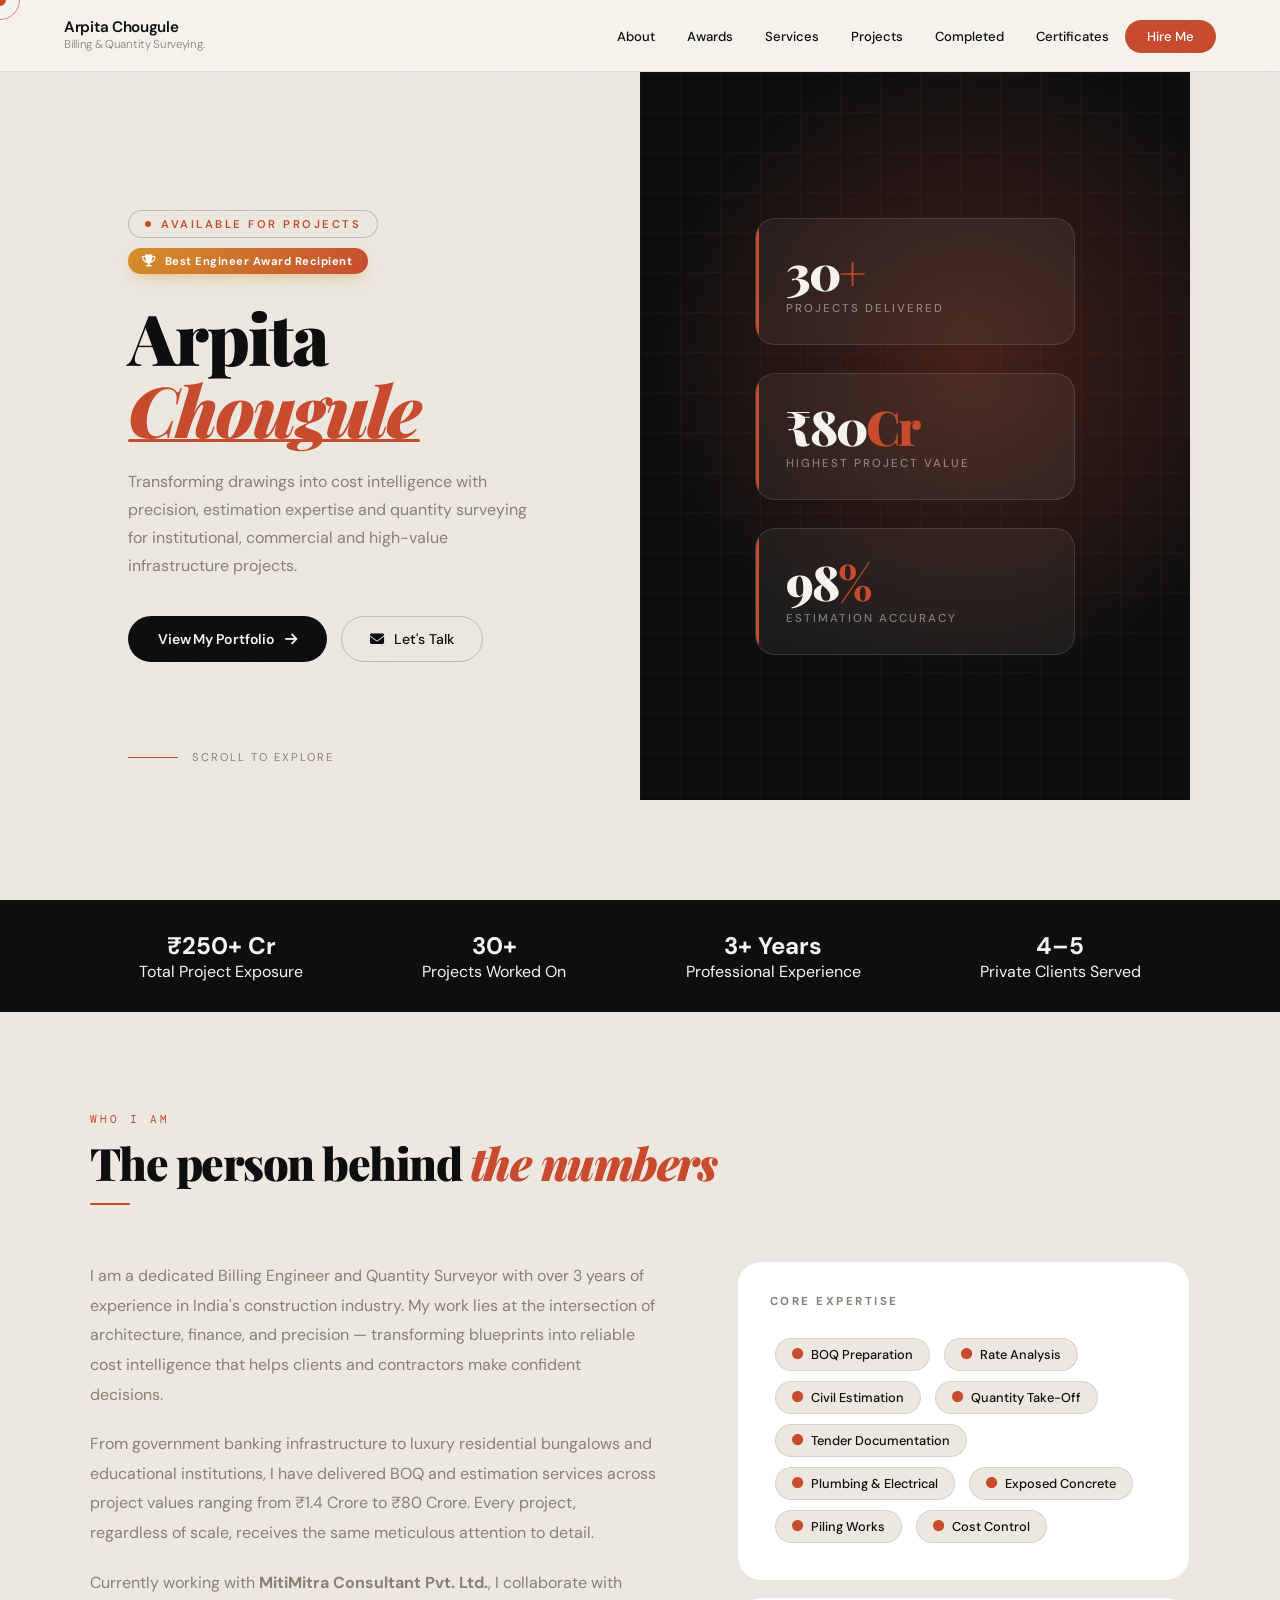
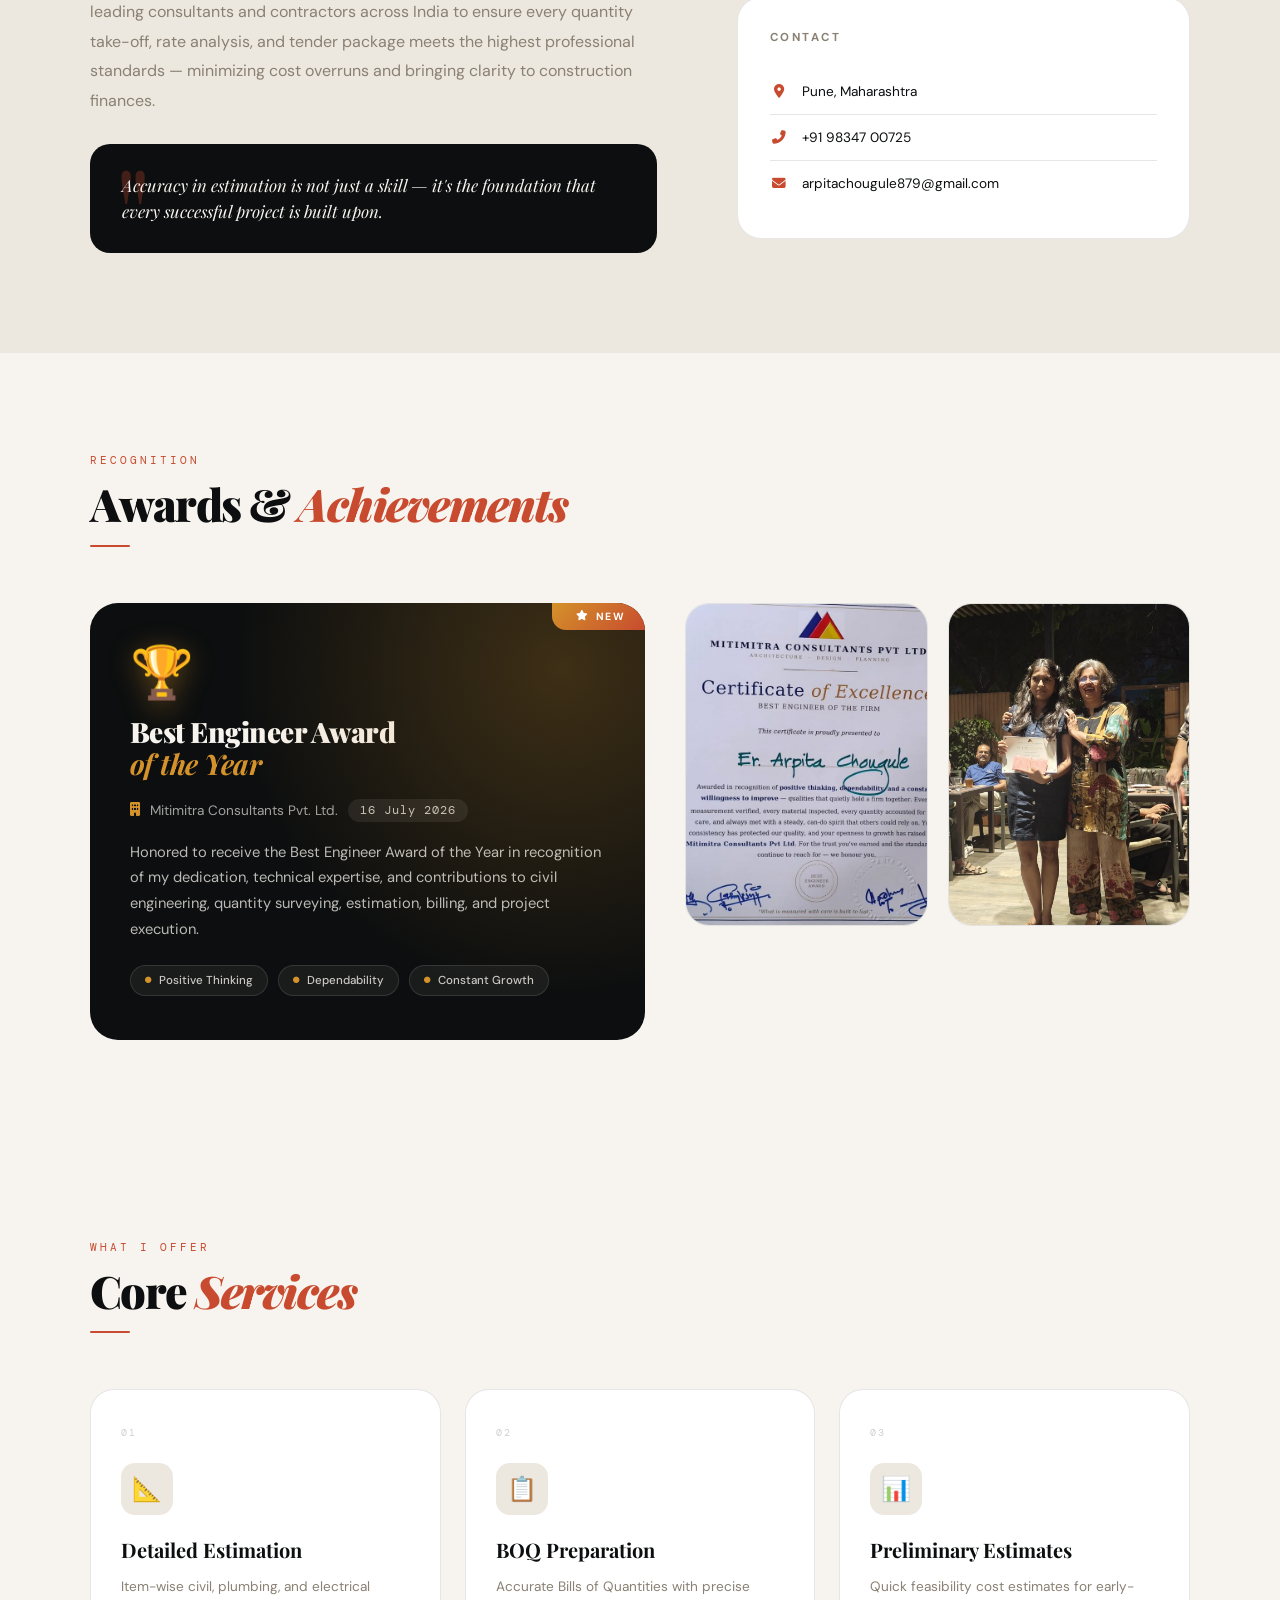
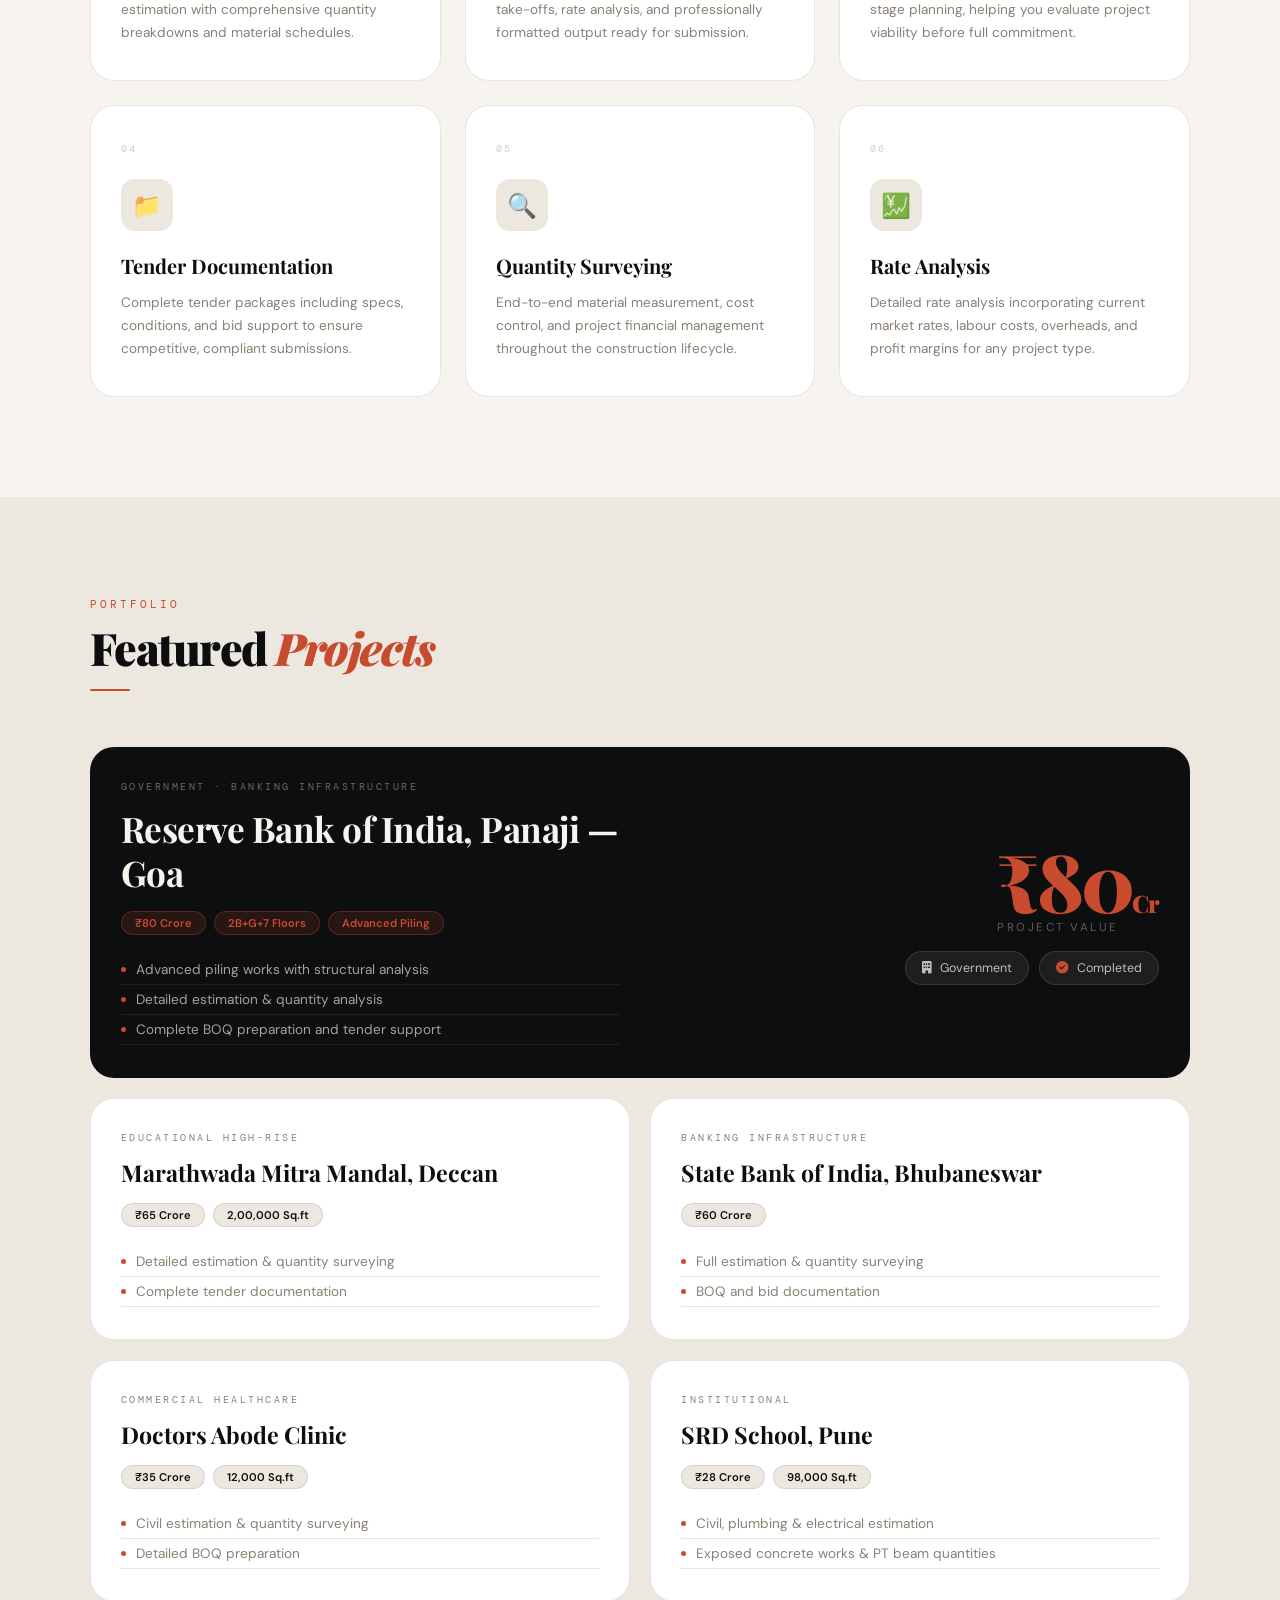
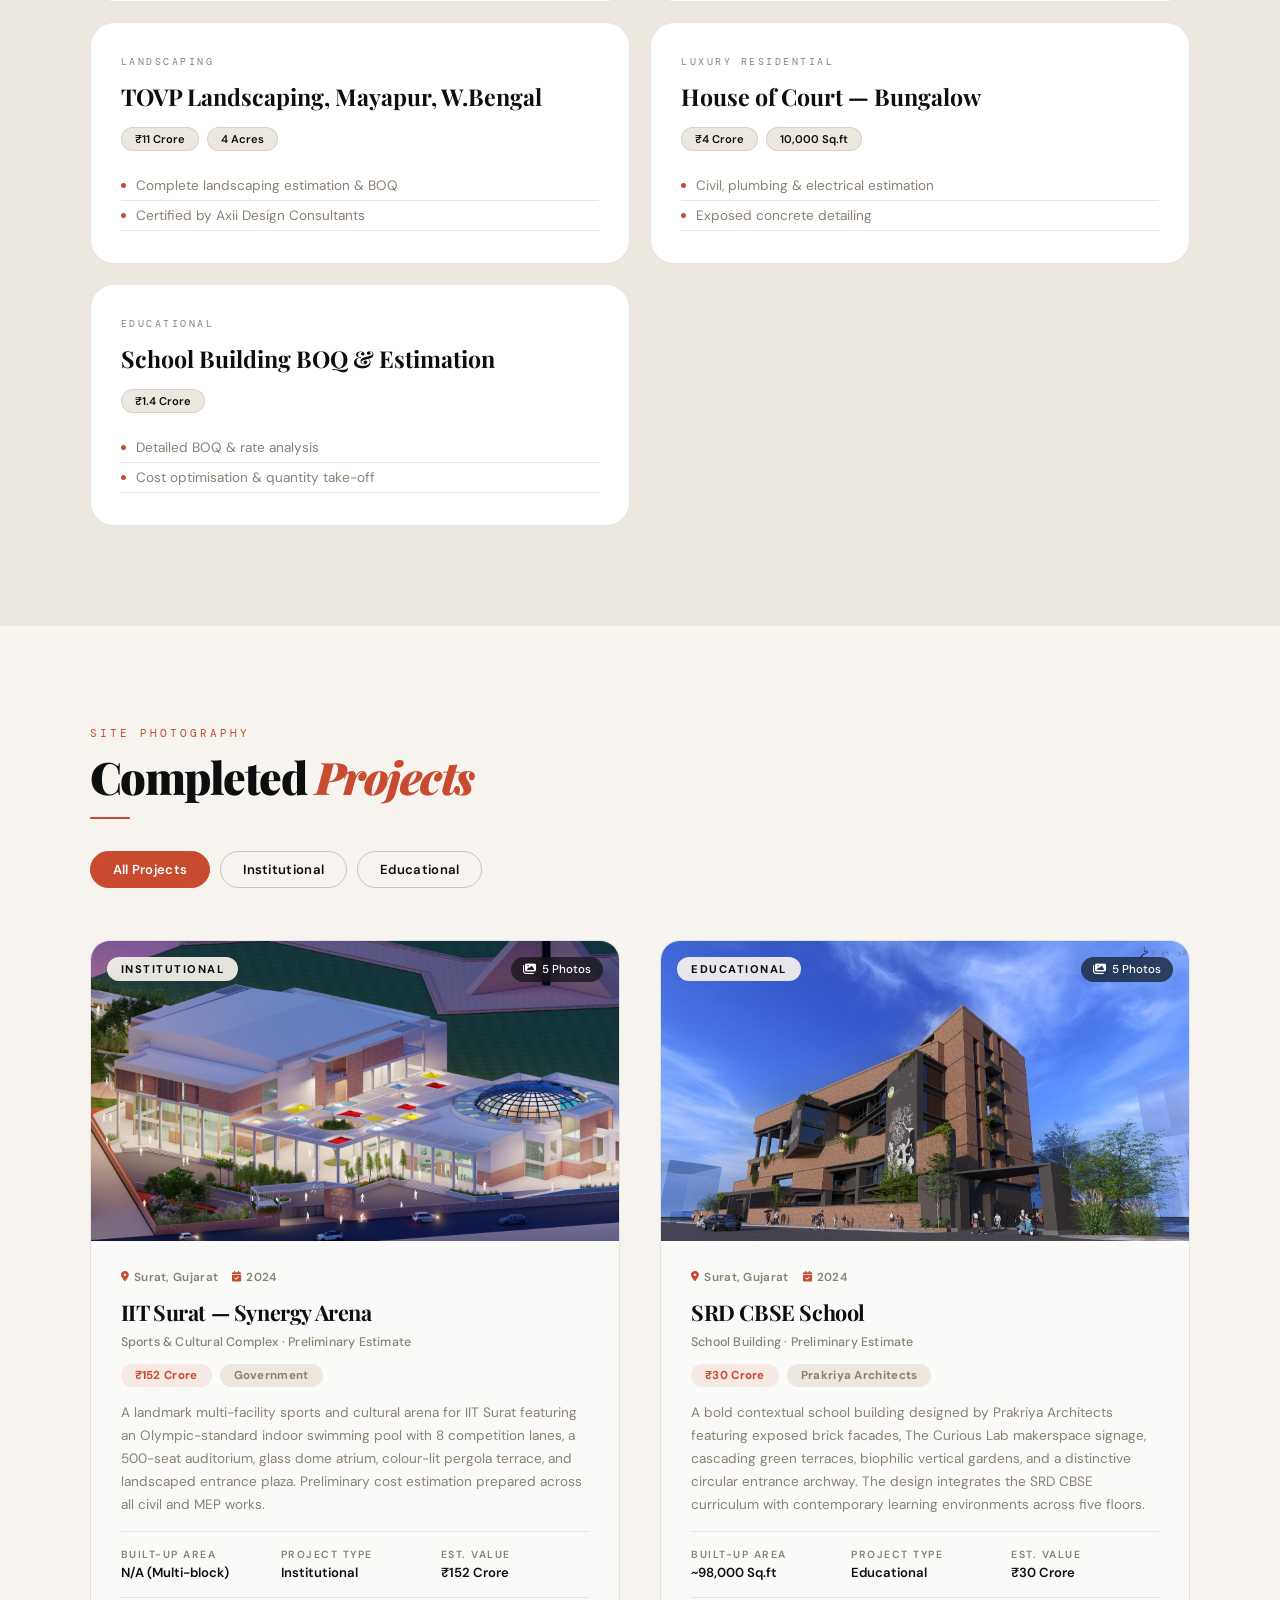
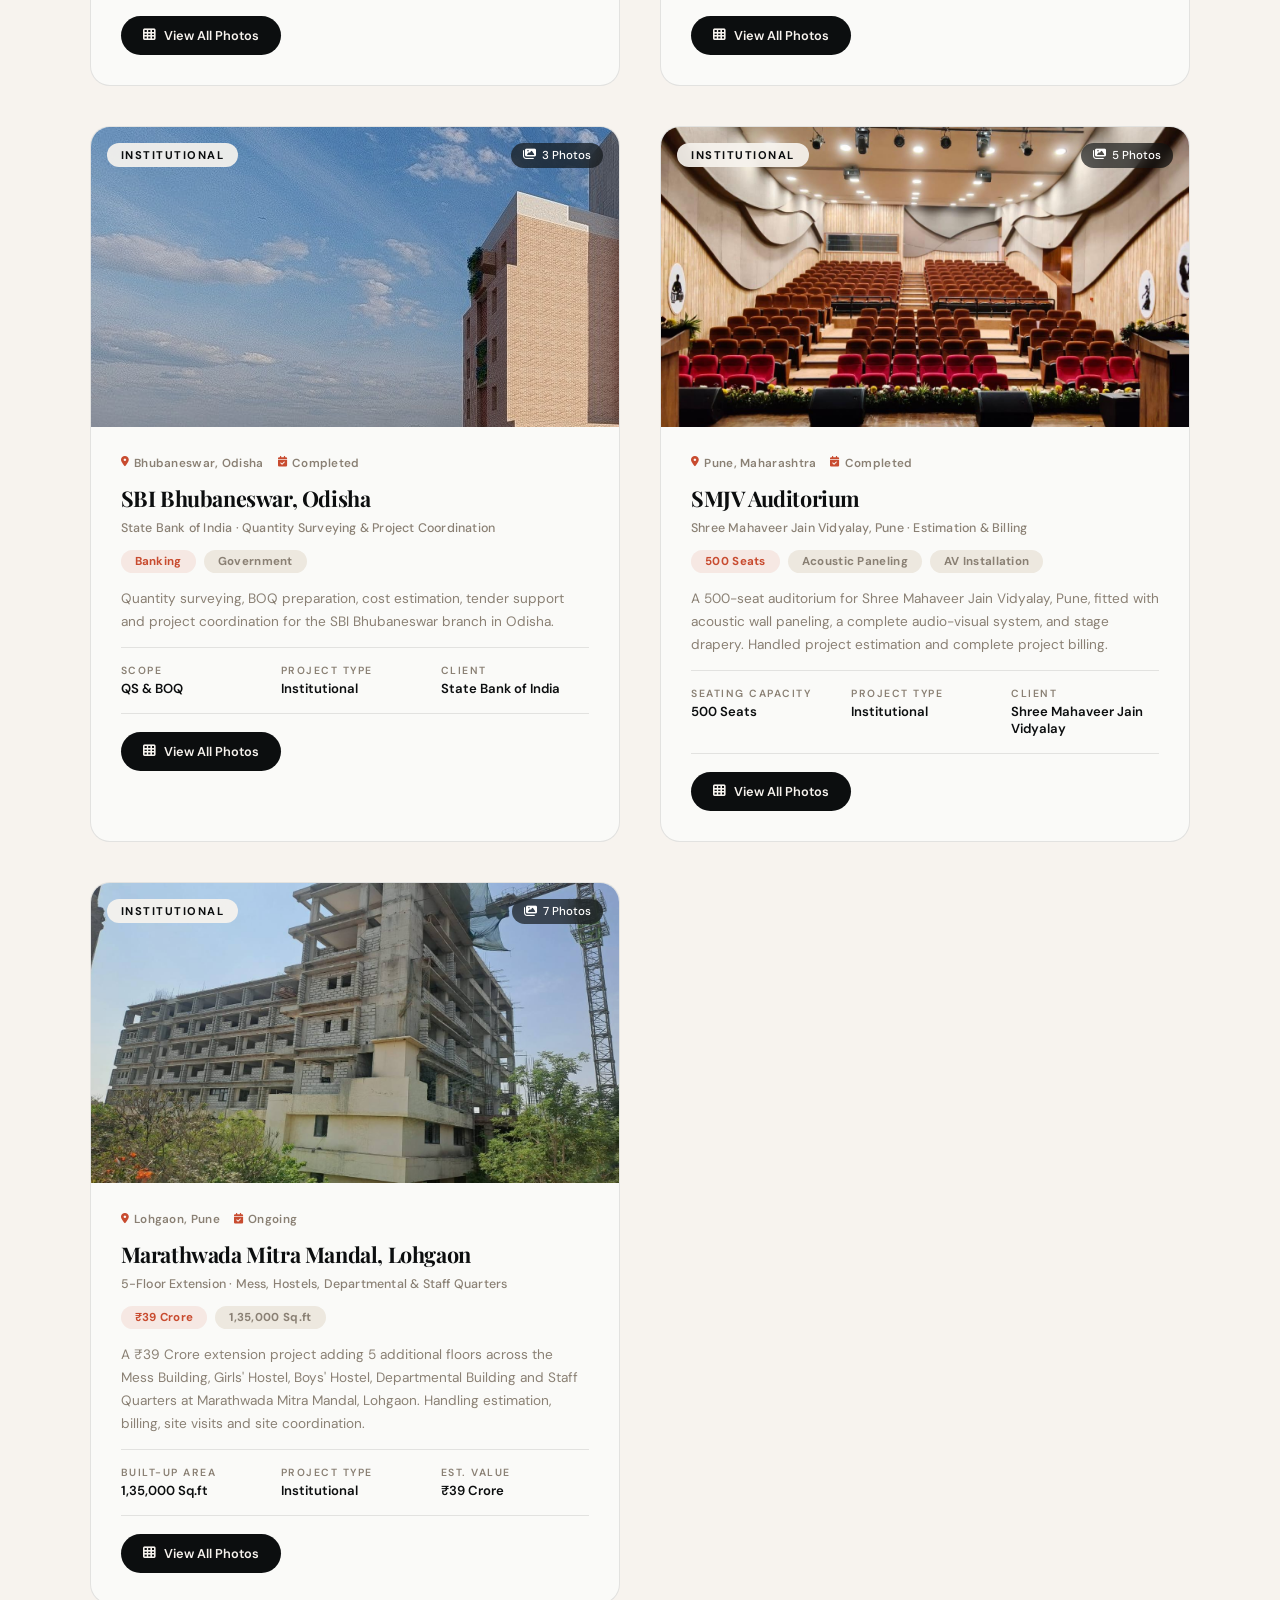
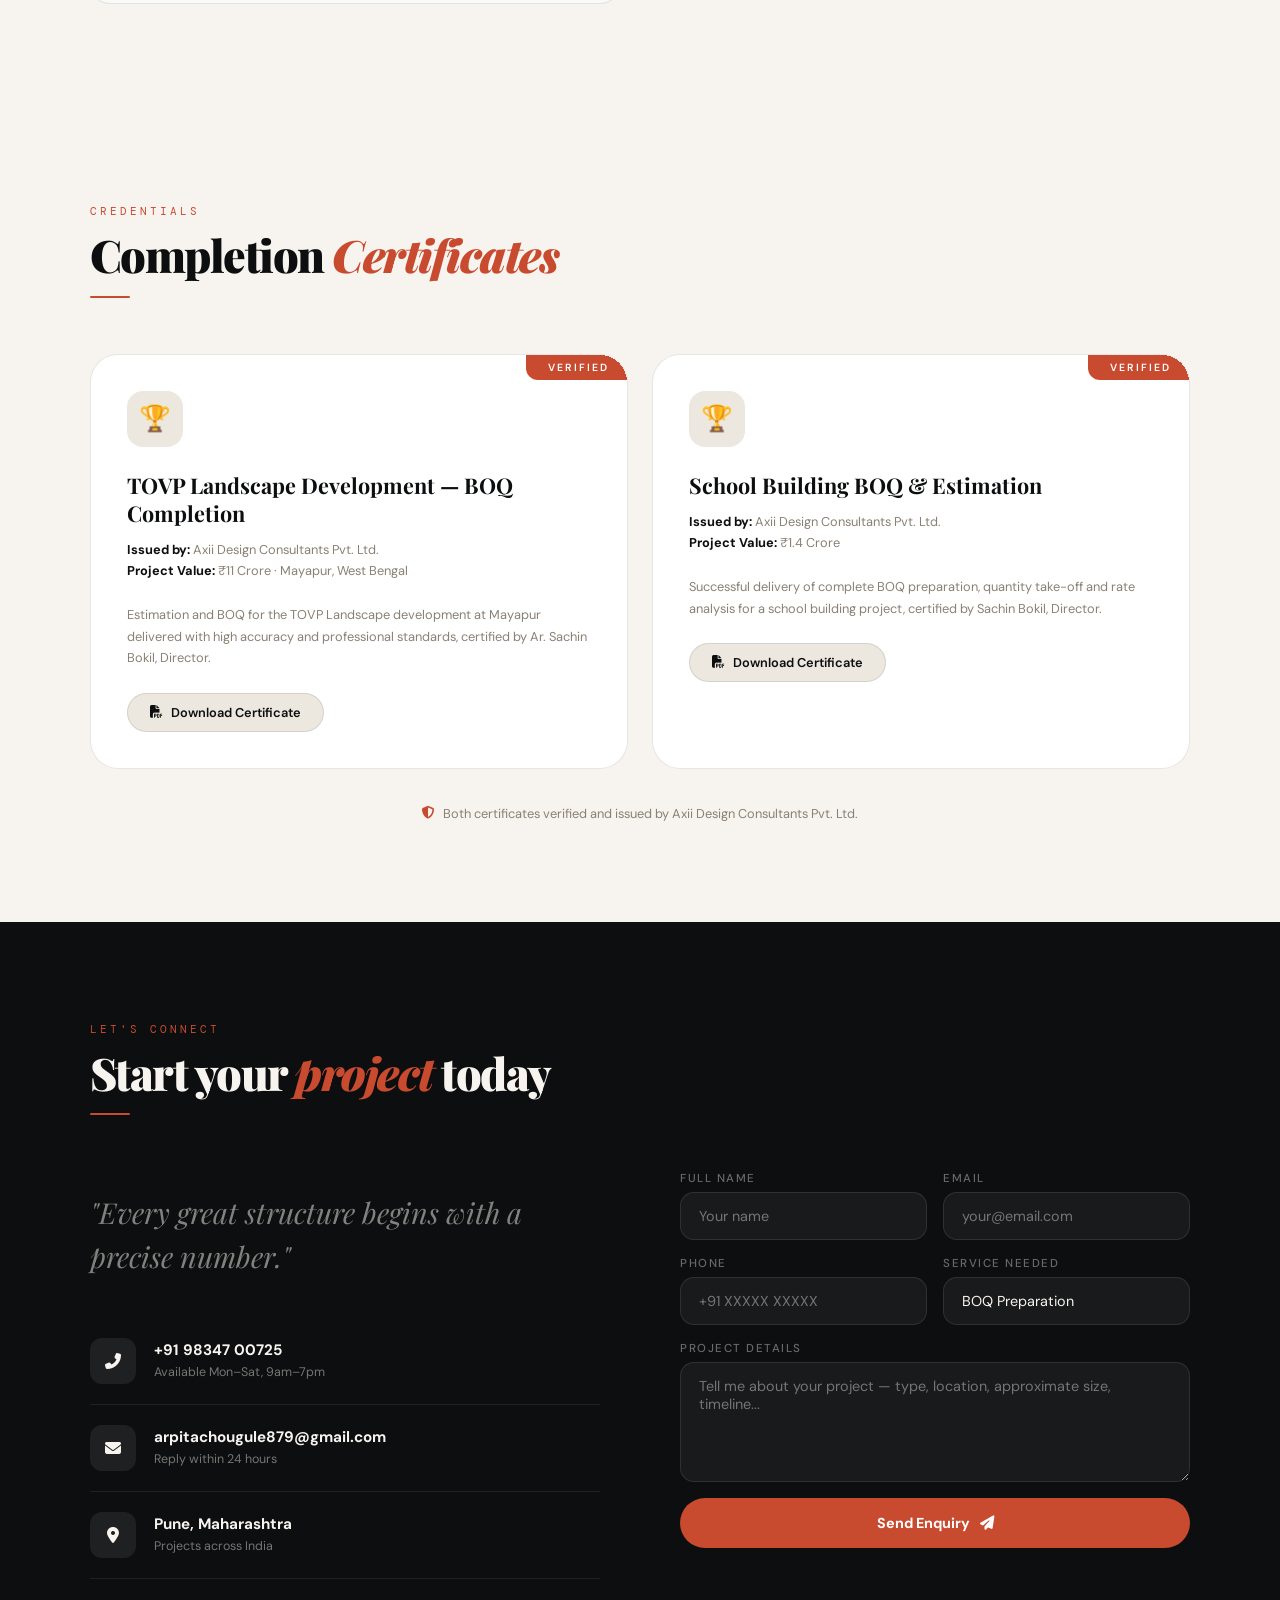
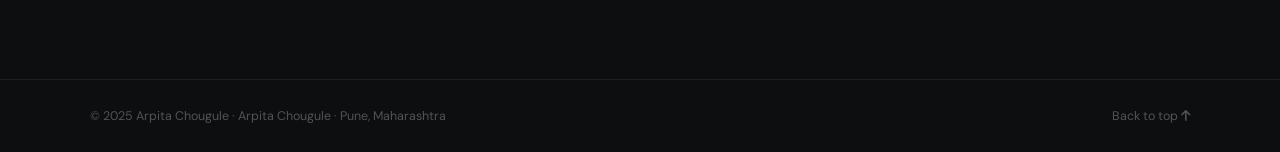
==== commit 3818142b: "Updated index.html to add a period in the logo description and removed commented-out image entries i" ====
--- a/index.html
+++ b/index.html
@@ -19,7 +19,7 @@
   <div class="logo">
     
     <div class="logo-name">
-      Arpita Chougule      <small>Billing & Quantity Surveying</small>
+      Arpita Chougule      <small>Billing & Quantity Surveying. </small>
     </div>
   </div>
   <ul class="nav-links">
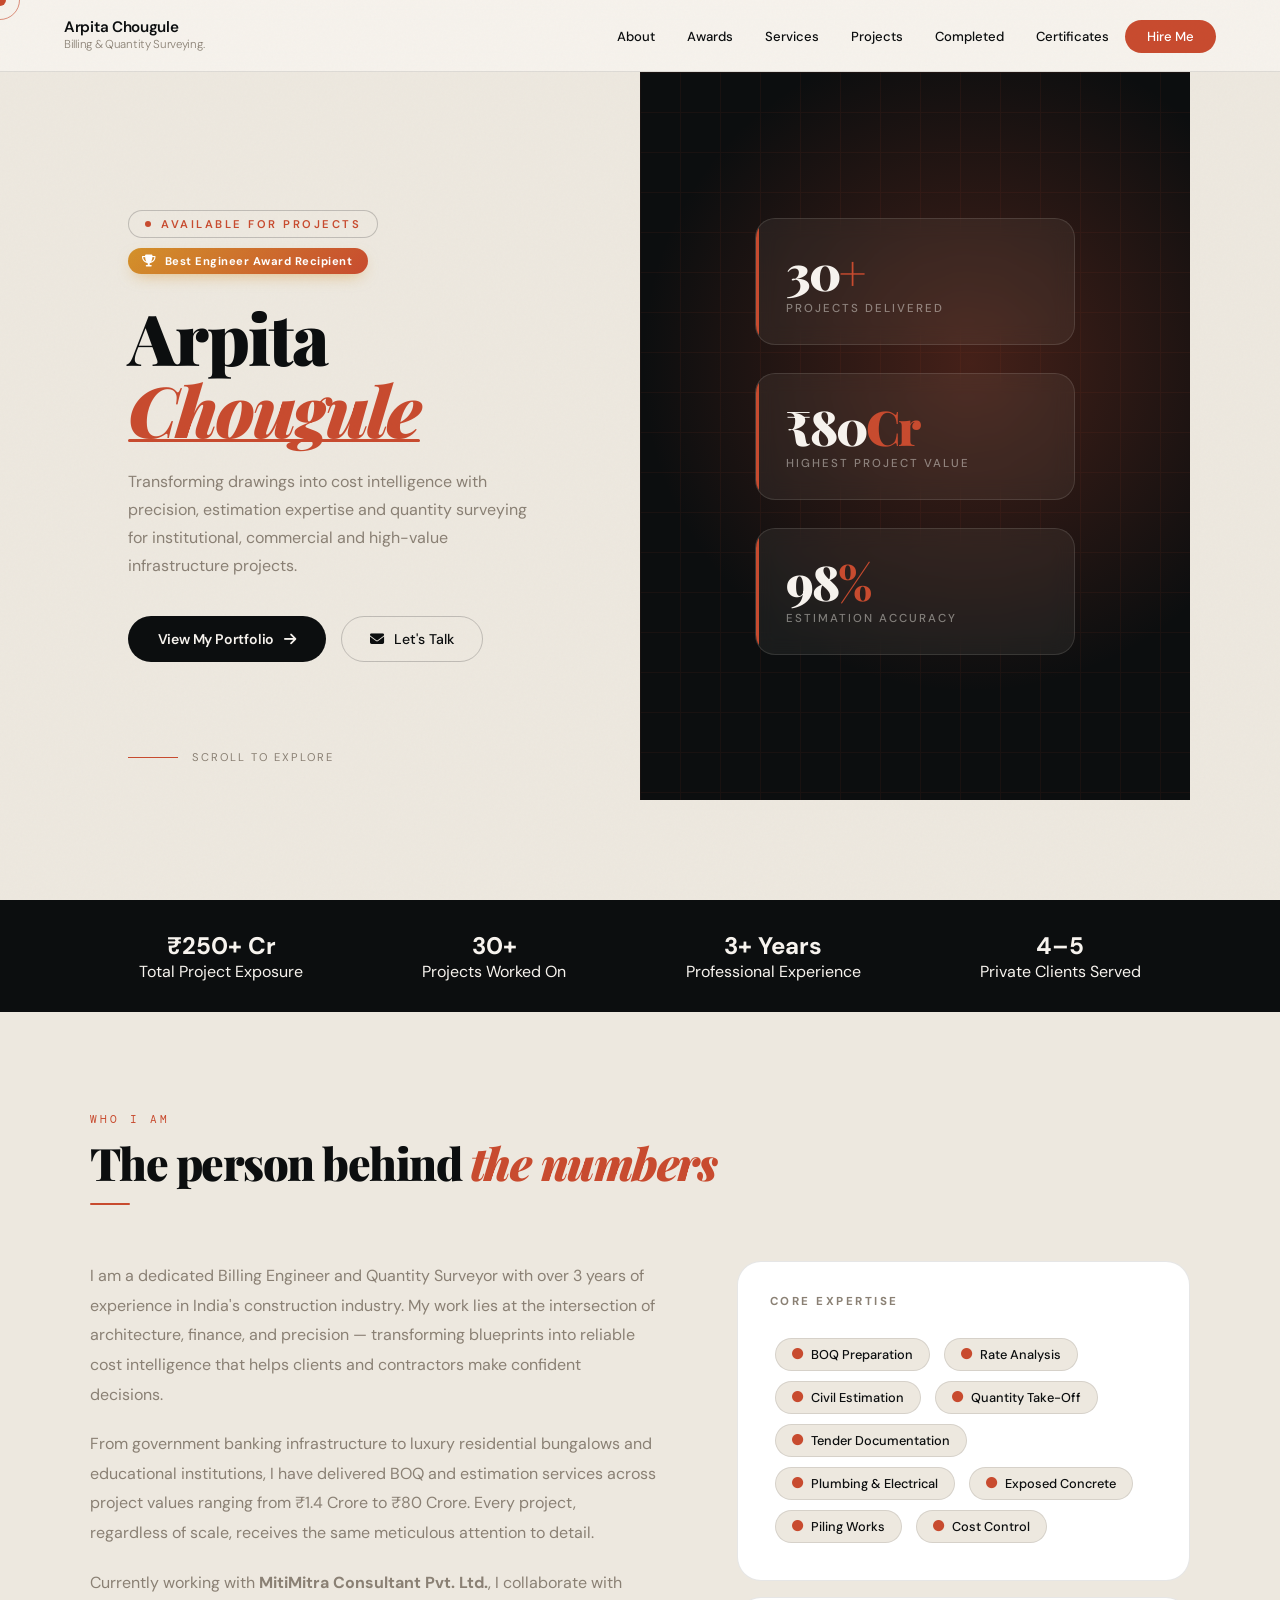
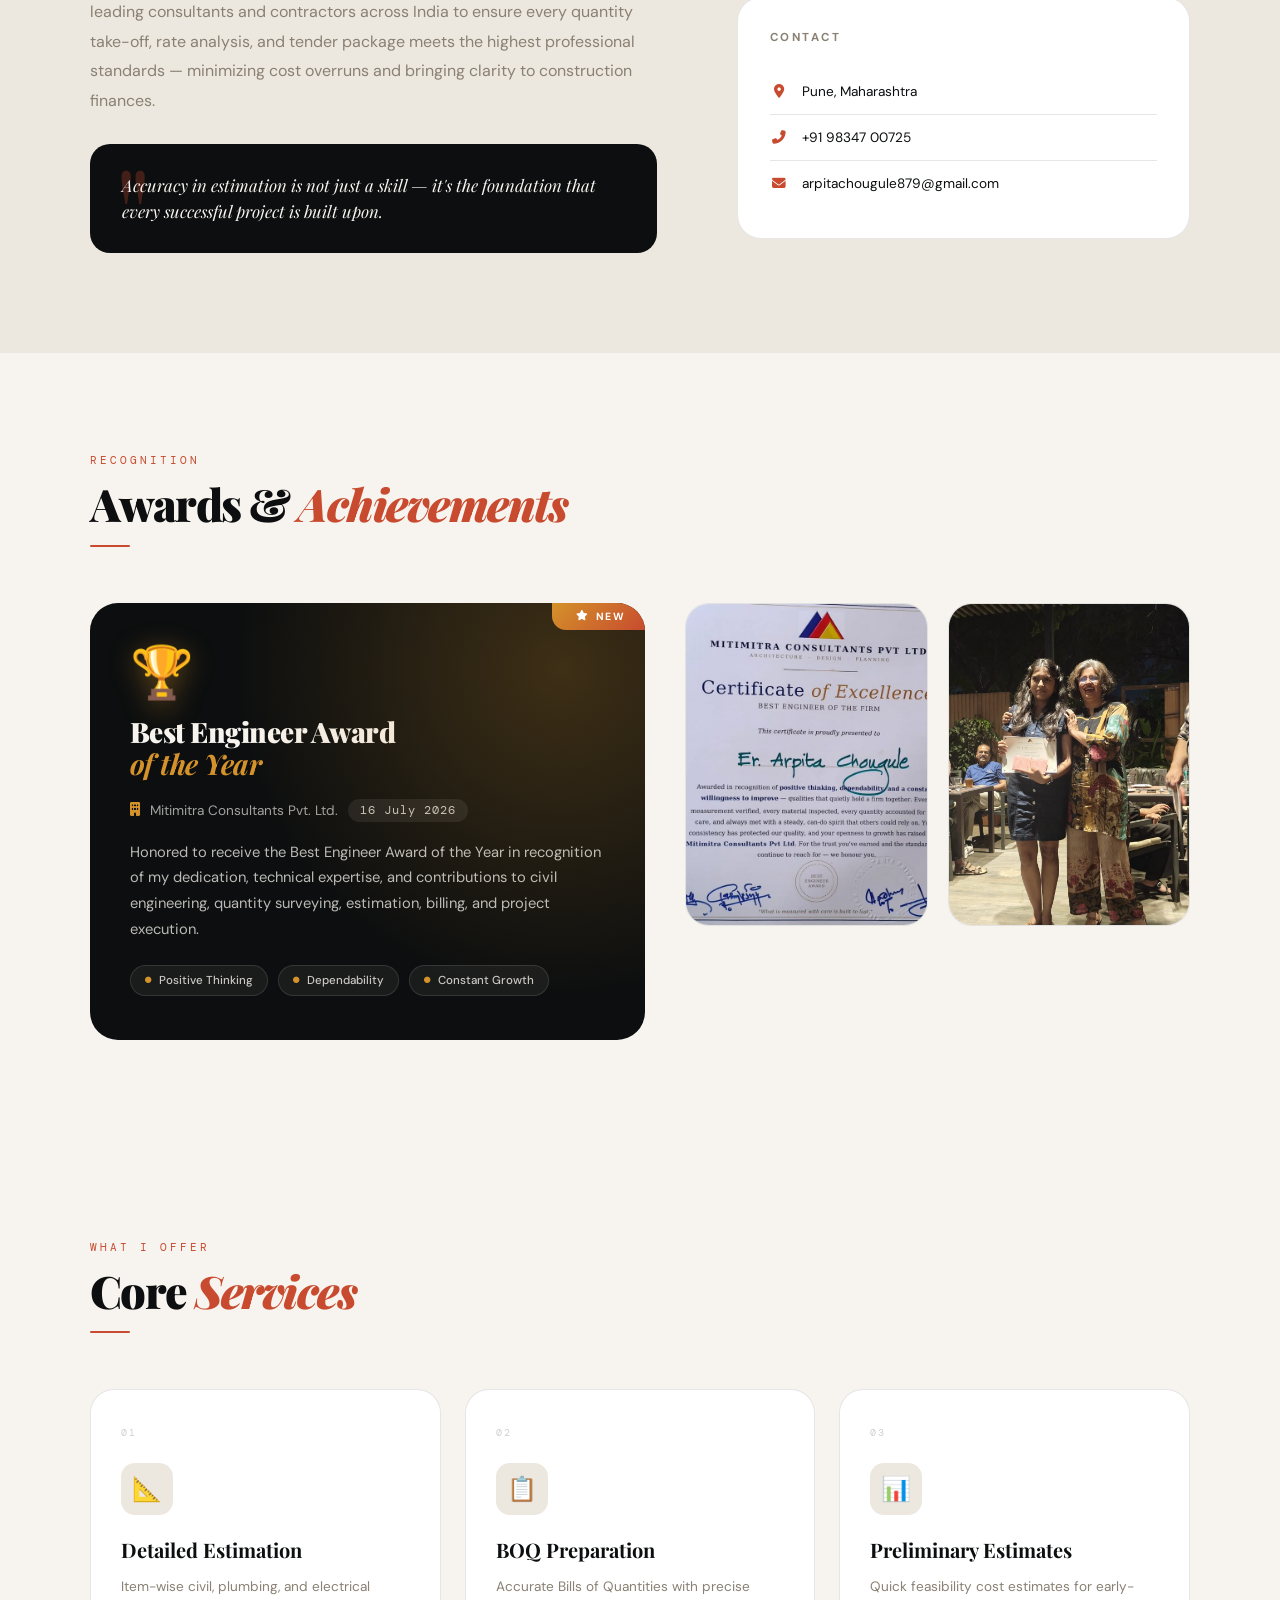
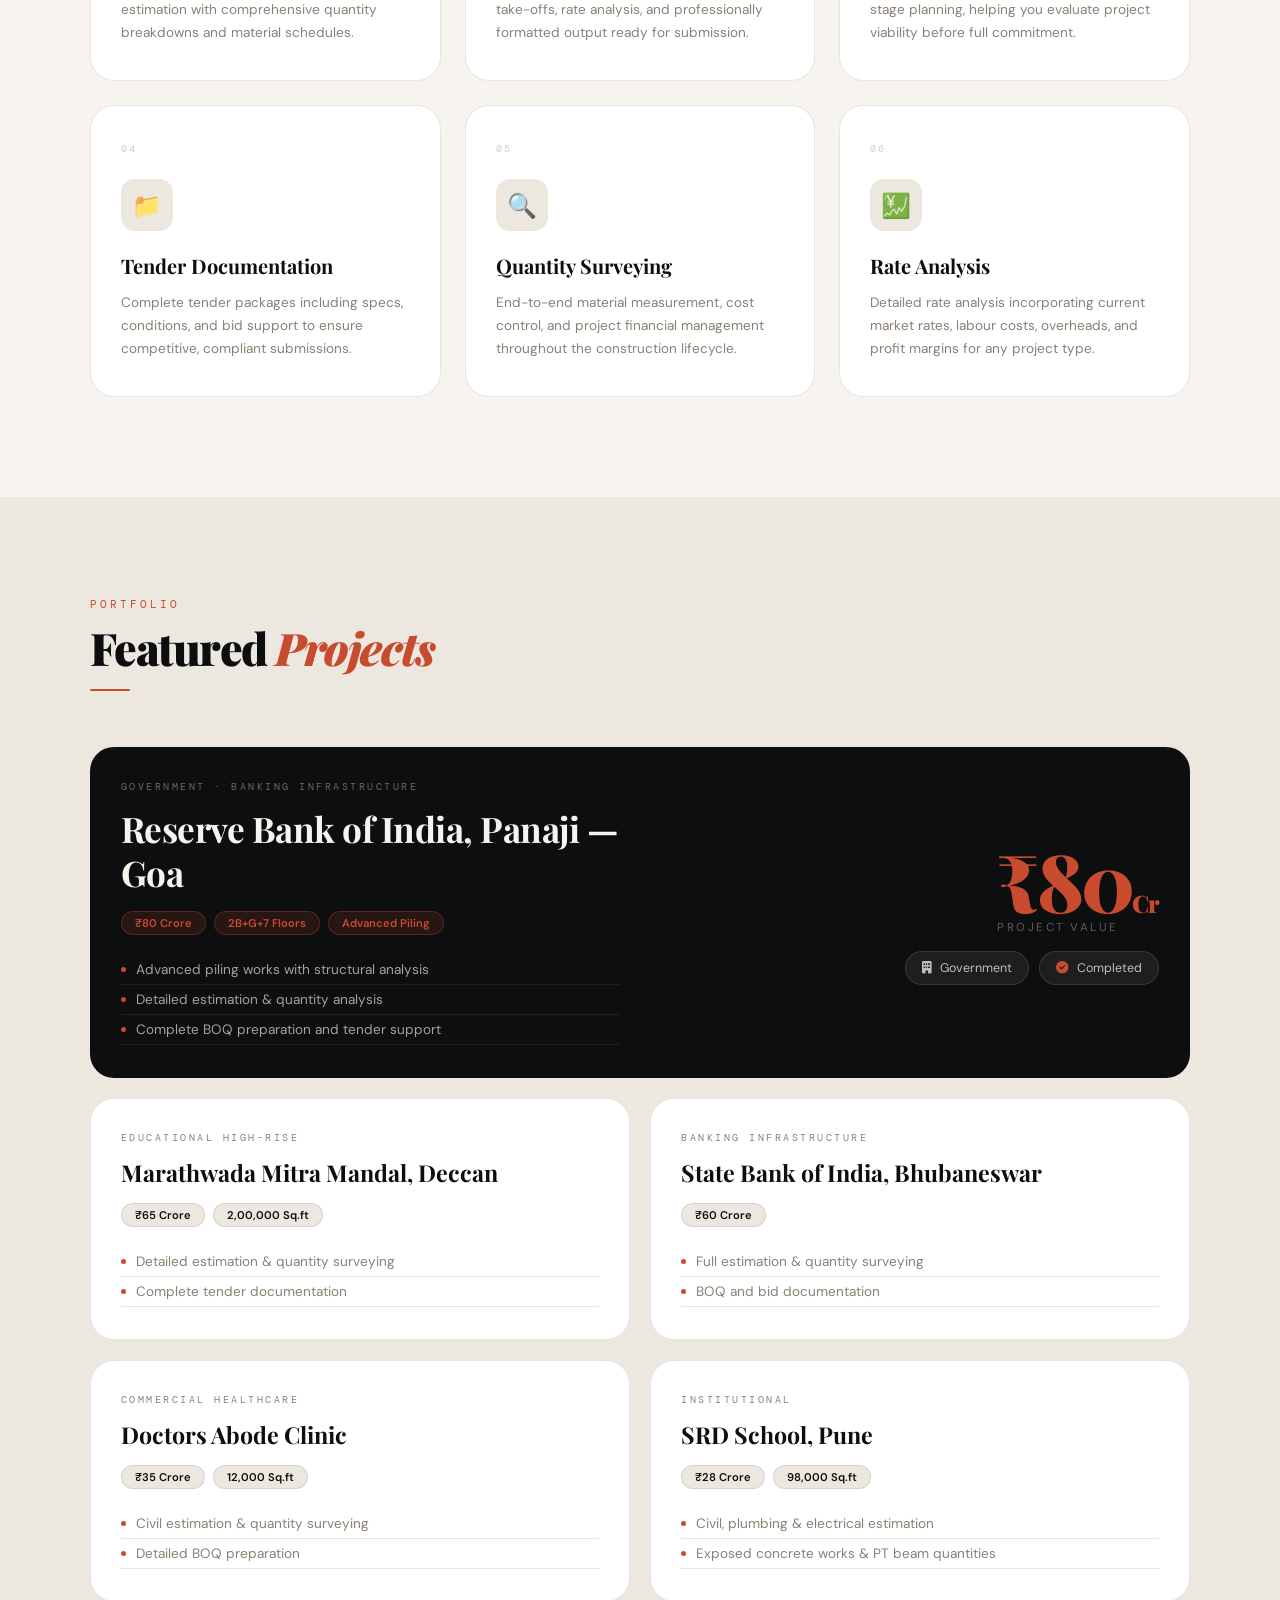
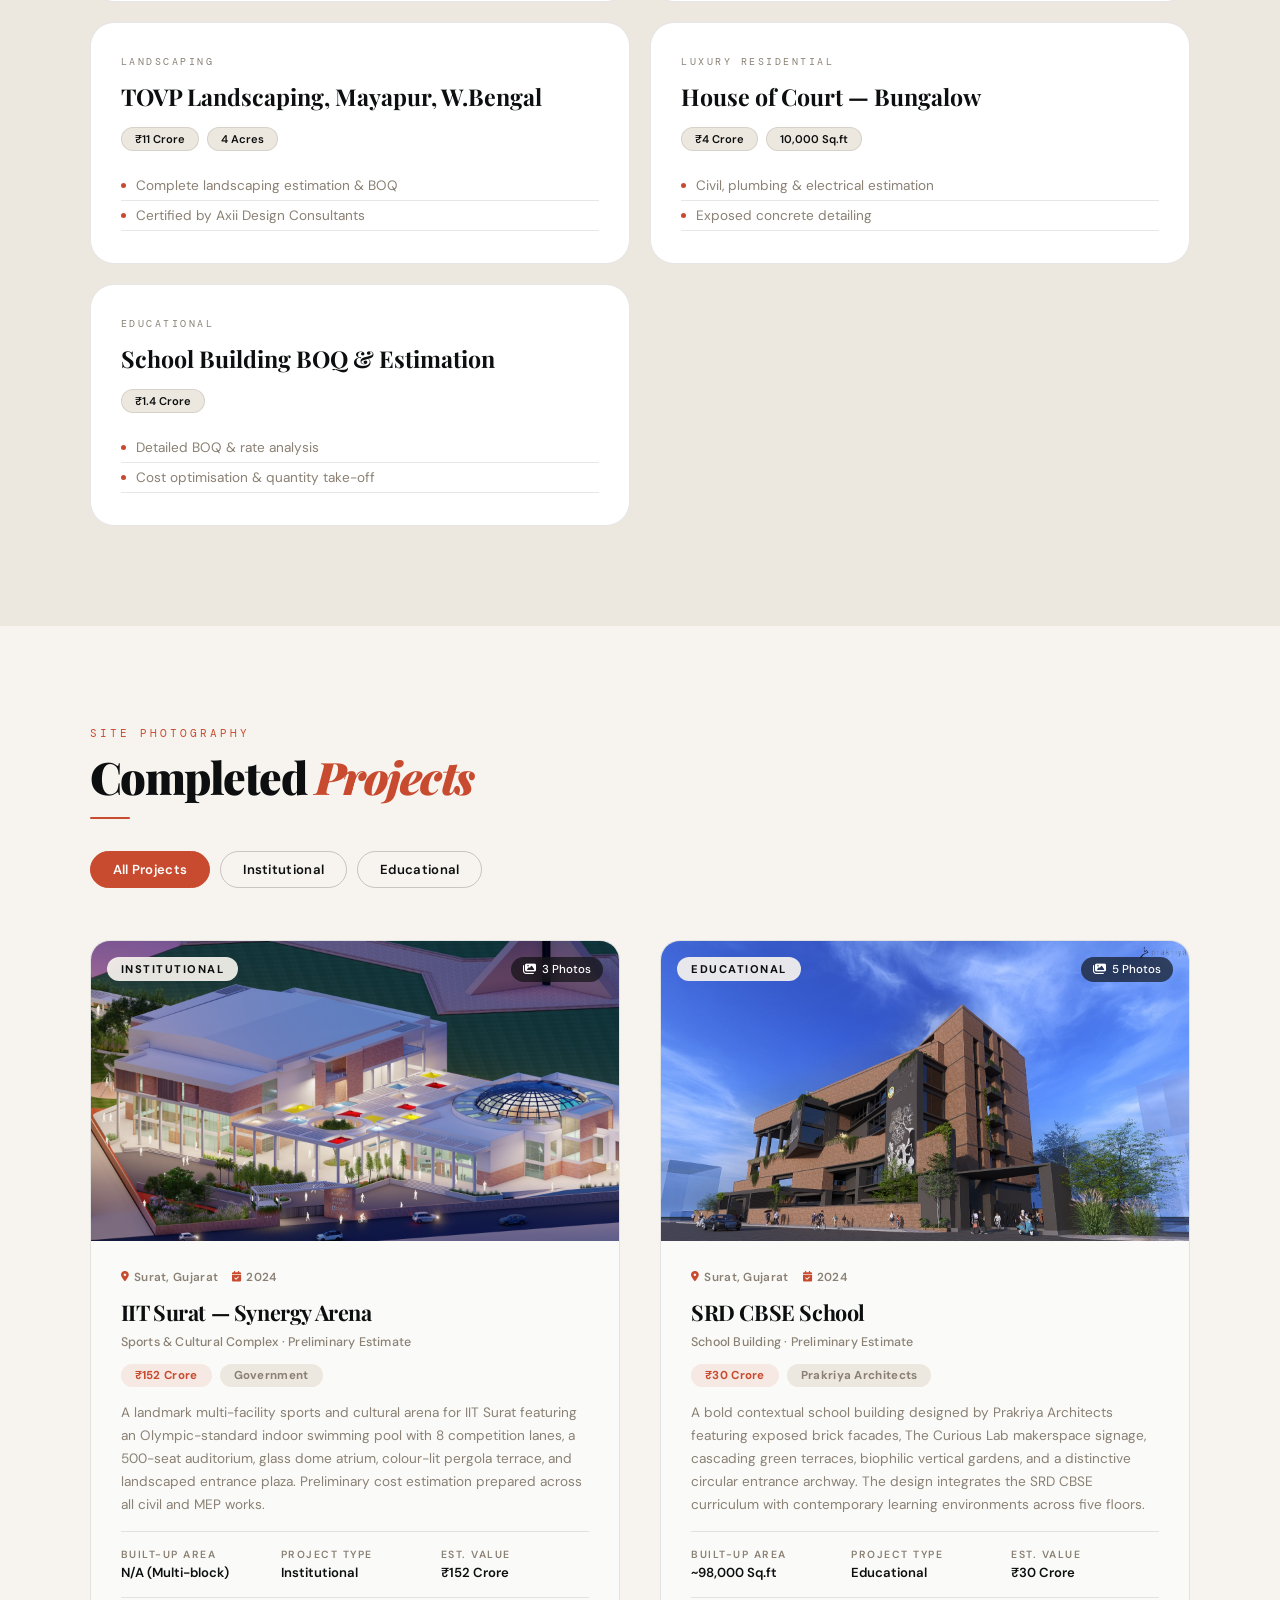
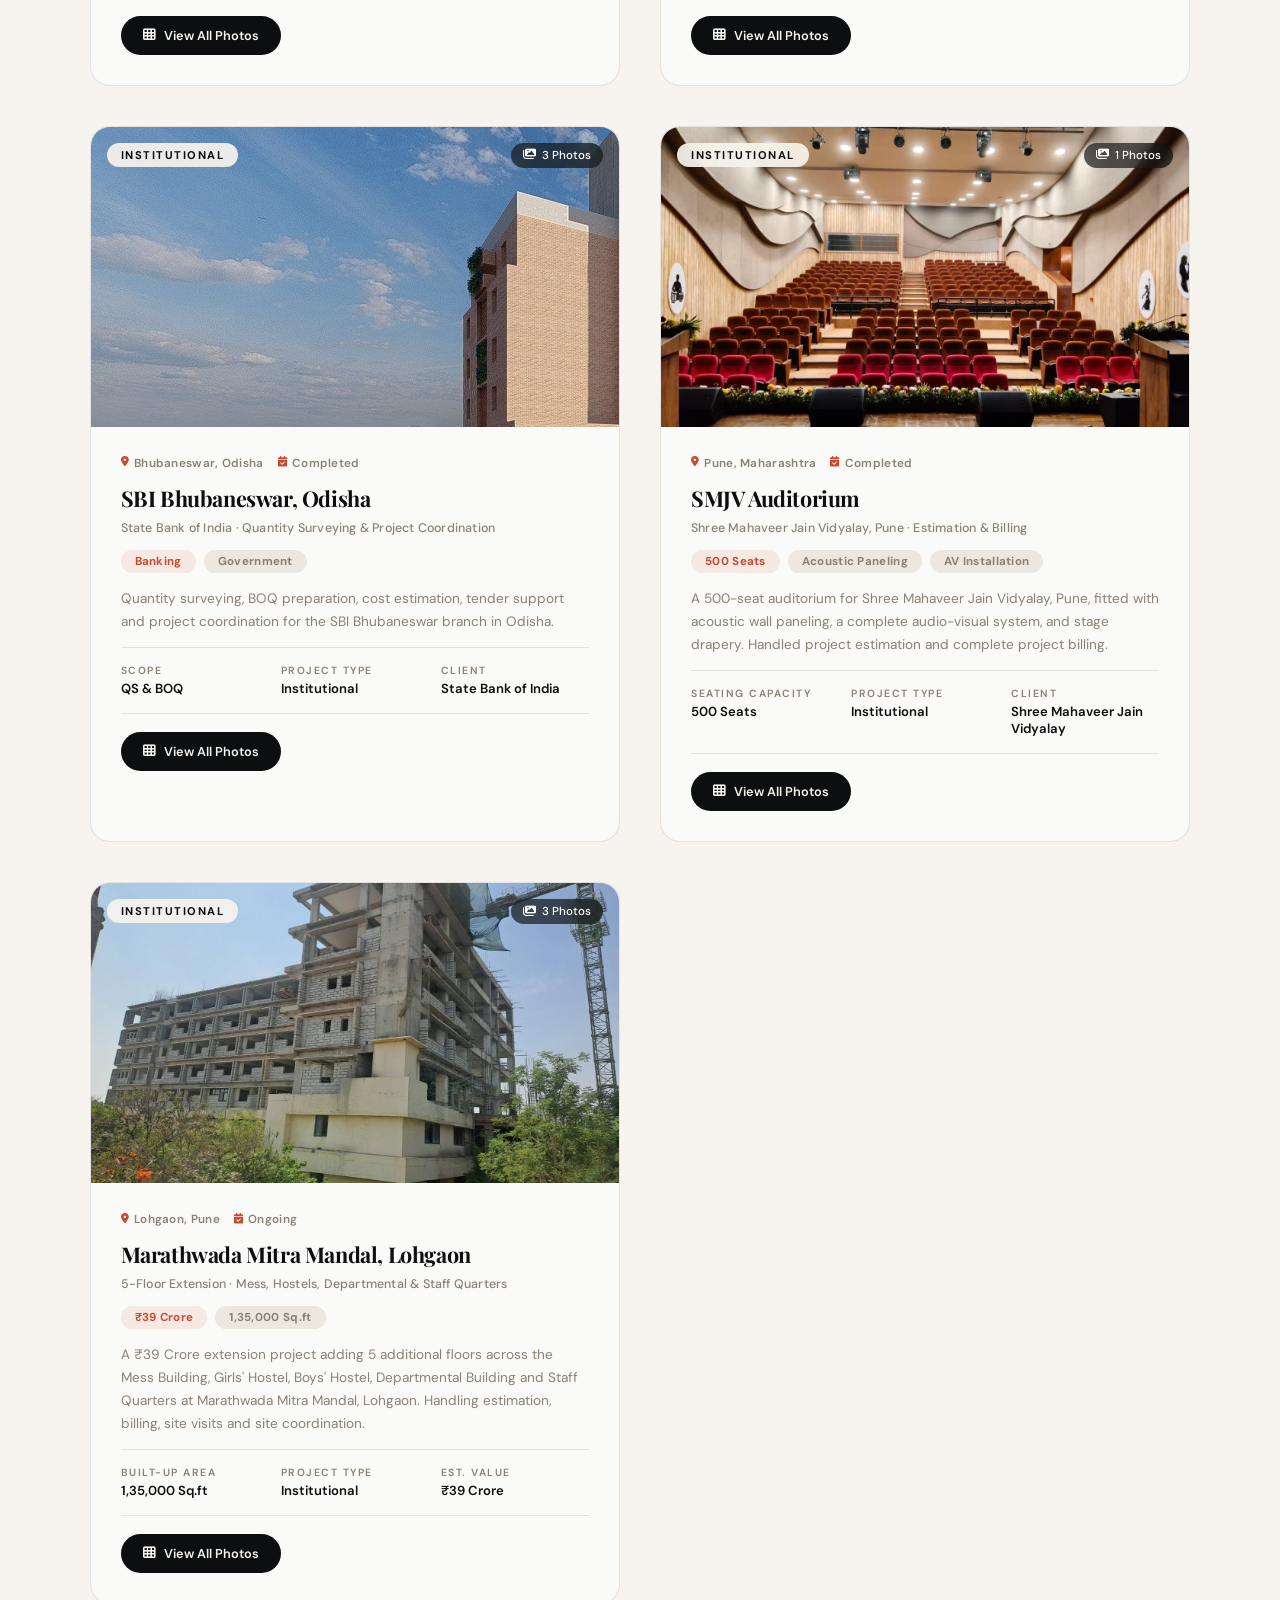
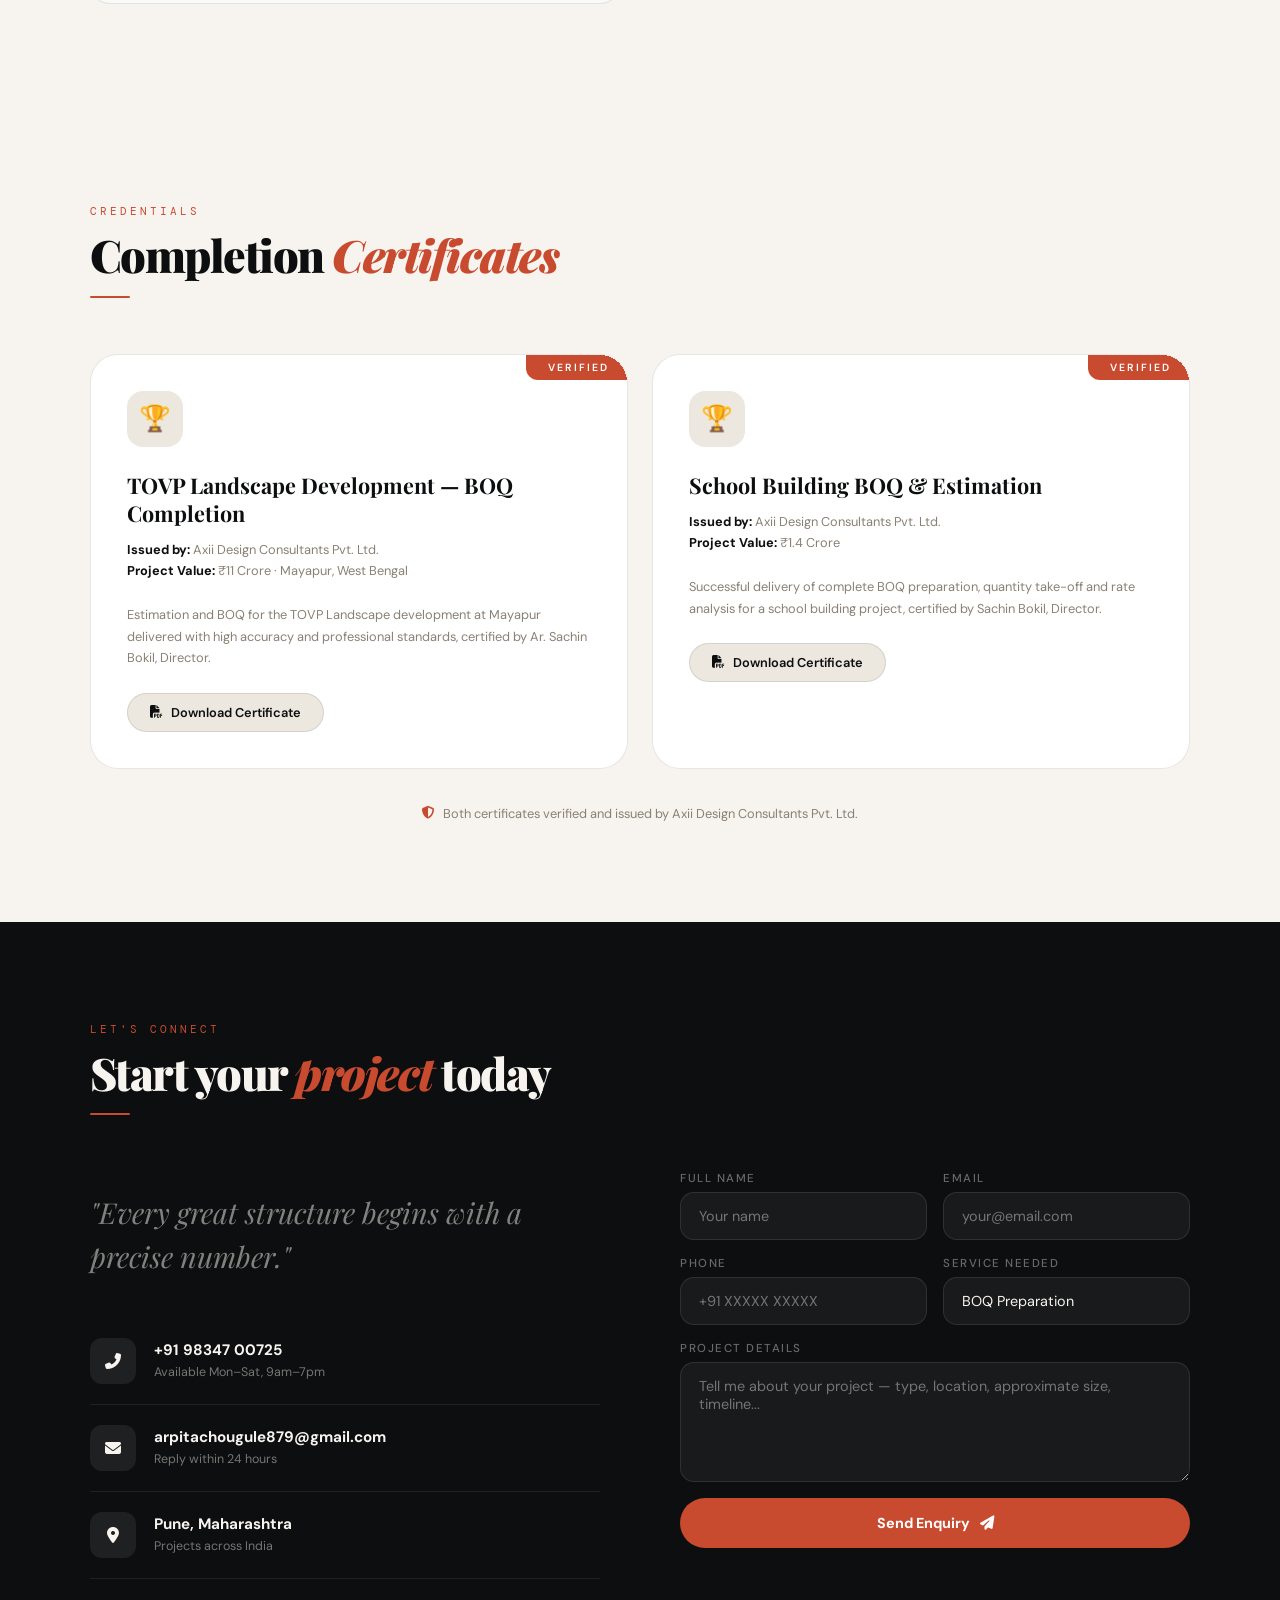
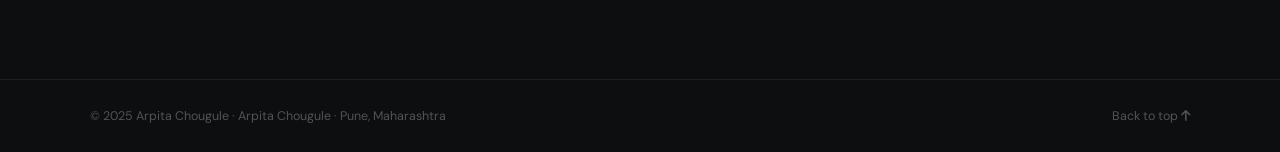
==== commit ebd01c9d: "Updated index.html to reflect the correct photo counts for galleries and commented out additional im" ====
--- a/index.html
+++ b/index.html
@@ -390,7 +390,7 @@
           <button class="cp-zoom-btn" onclick="openLightbox('iit', 0)"><i class="fas fa-expand"></i> View Gallery</button>
         </div>
         <div class="cp-type-badge">Institutional</div>
-        <div class="cp-photo-count"><i class="fas fa-images"></i> 5 Photos</div>
+        <div class="cp-photo-count"><i class="fas fa-images"></i> 3 Photos</div>
       </div>
       <div class="cp-info">
         <div class="cp-meta-row">
@@ -483,7 +483,7 @@
           <button class="cp-zoom-btn" onclick="openLightbox('smjv', 0)"><i class="fas fa-expand"></i> View Gallery</button>
         </div>
         <div class="cp-type-badge">Institutional</div>
-        <div class="cp-photo-count"><i class="fas fa-images"></i> 5 Photos</div>
+        <div class="cp-photo-count"><i class="fas fa-images"></i> 1 Photos</div>
       </div>
       <div class="cp-info">
         <div class="cp-meta-row">
@@ -515,7 +515,7 @@
           <button class="cp-zoom-btn" onclick="openLightbox('mml', 0)"><i class="fas fa-expand"></i> View Gallery</button>
         </div>
         <div class="cp-type-badge">Institutional</div>
-        <div class="cp-photo-count"><i class="fas fa-images"></i> 7 Photos</div>
+        <div class="cp-photo-count"><i class="fas fa-images"></i> 3 Photos</div>
       </div>
       <div class="cp-info">
         <div class="cp-meta-row">
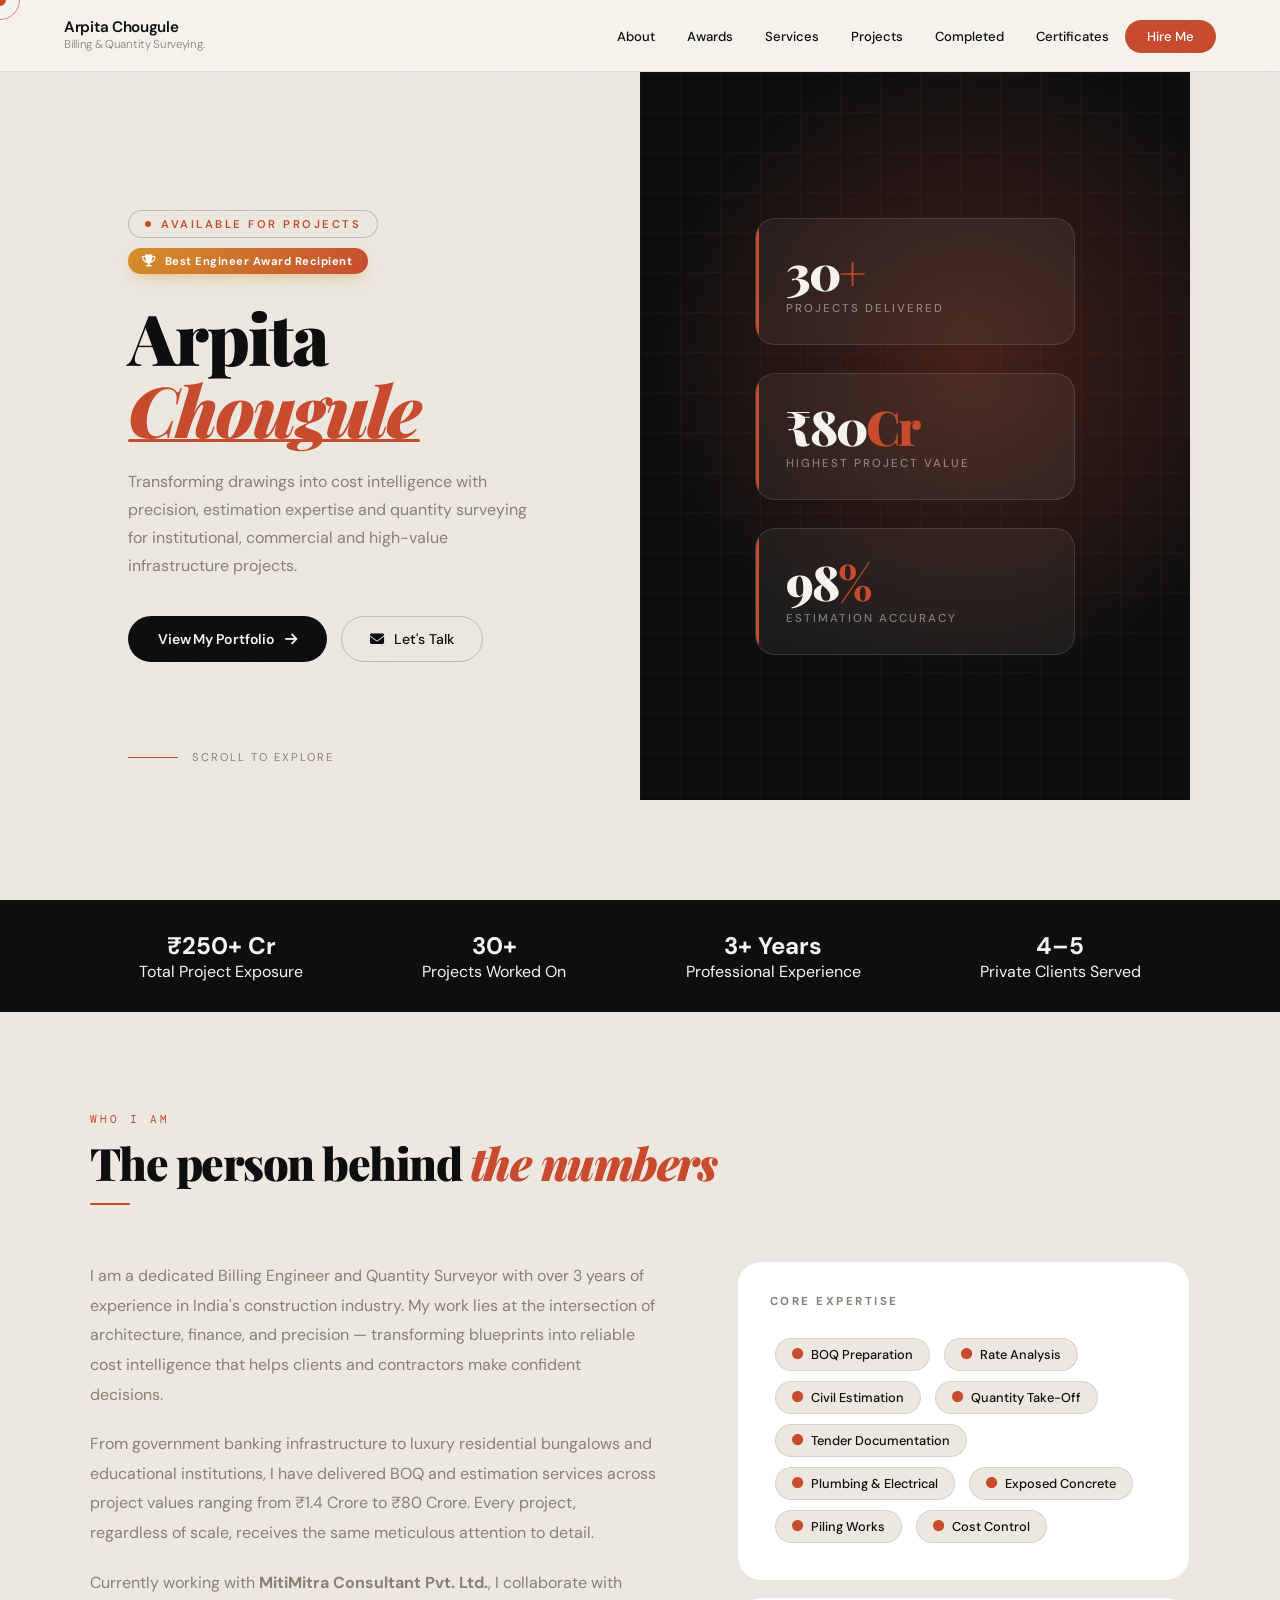
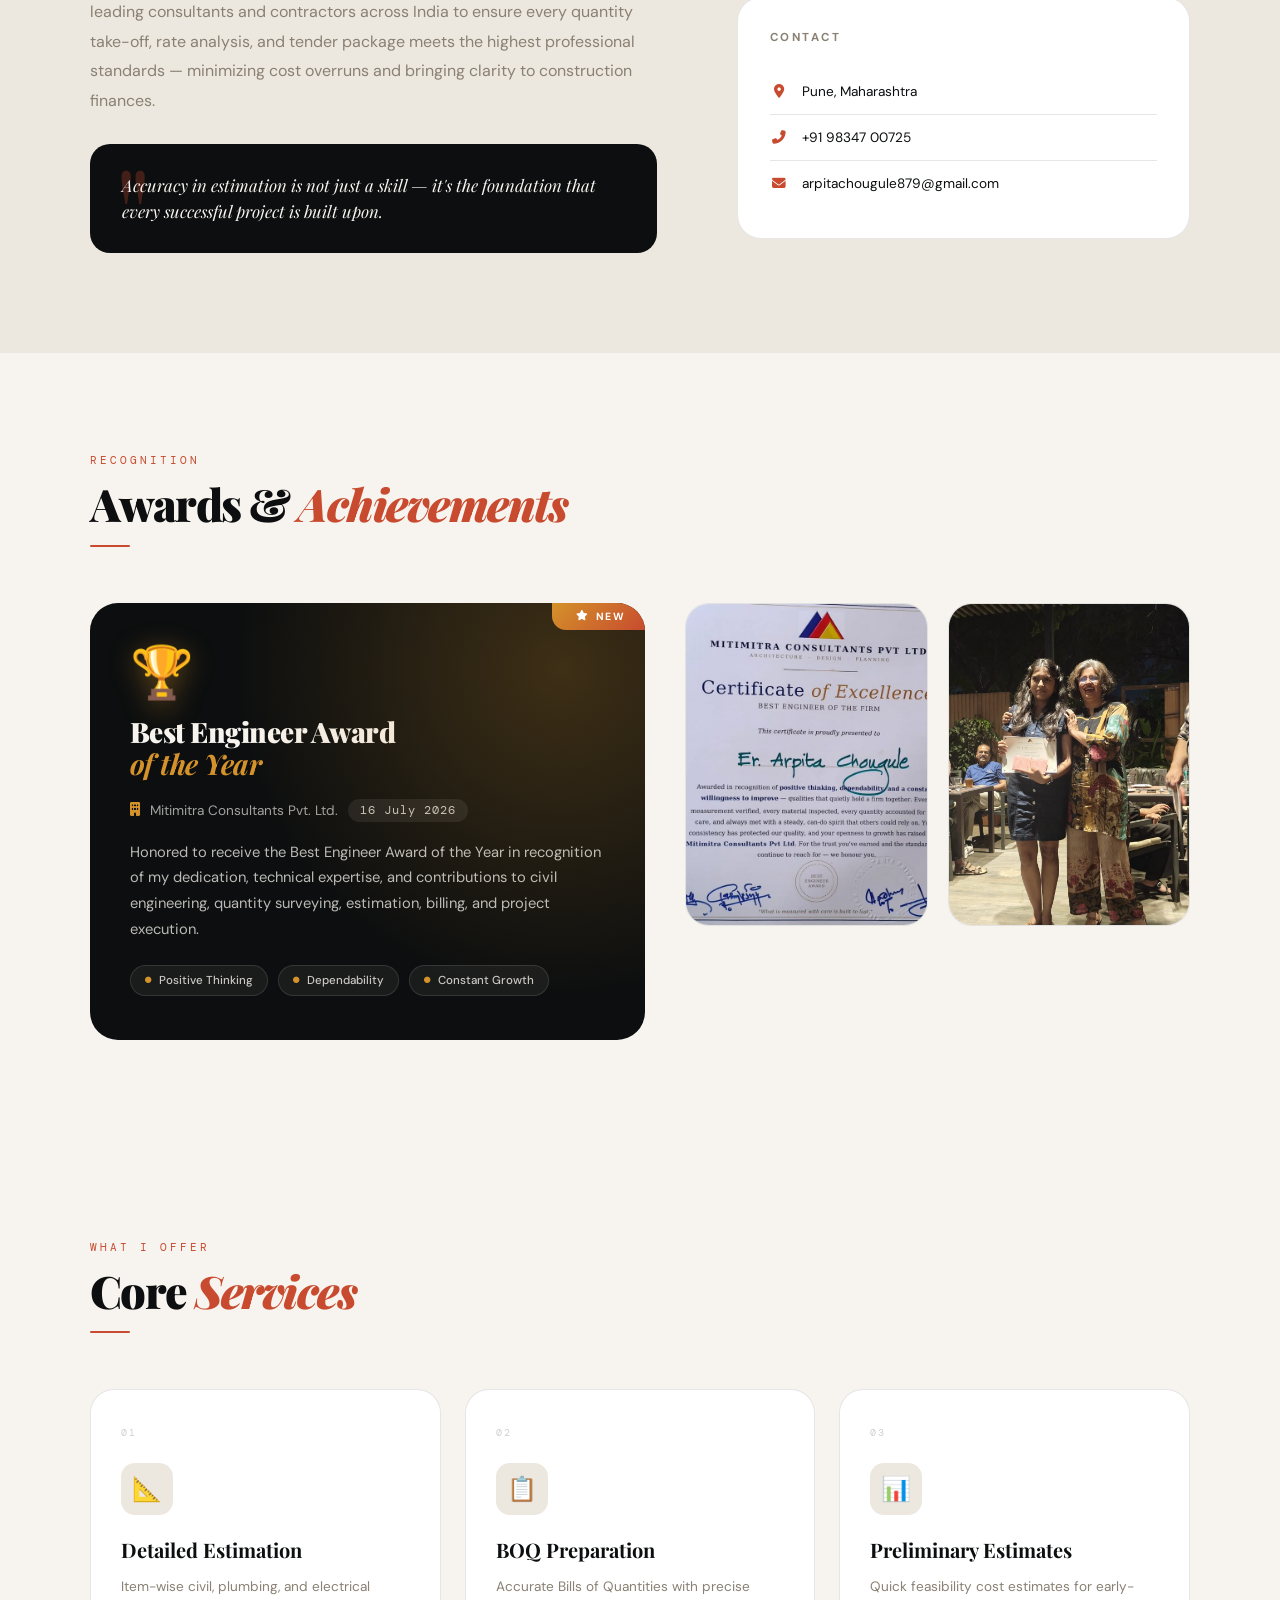
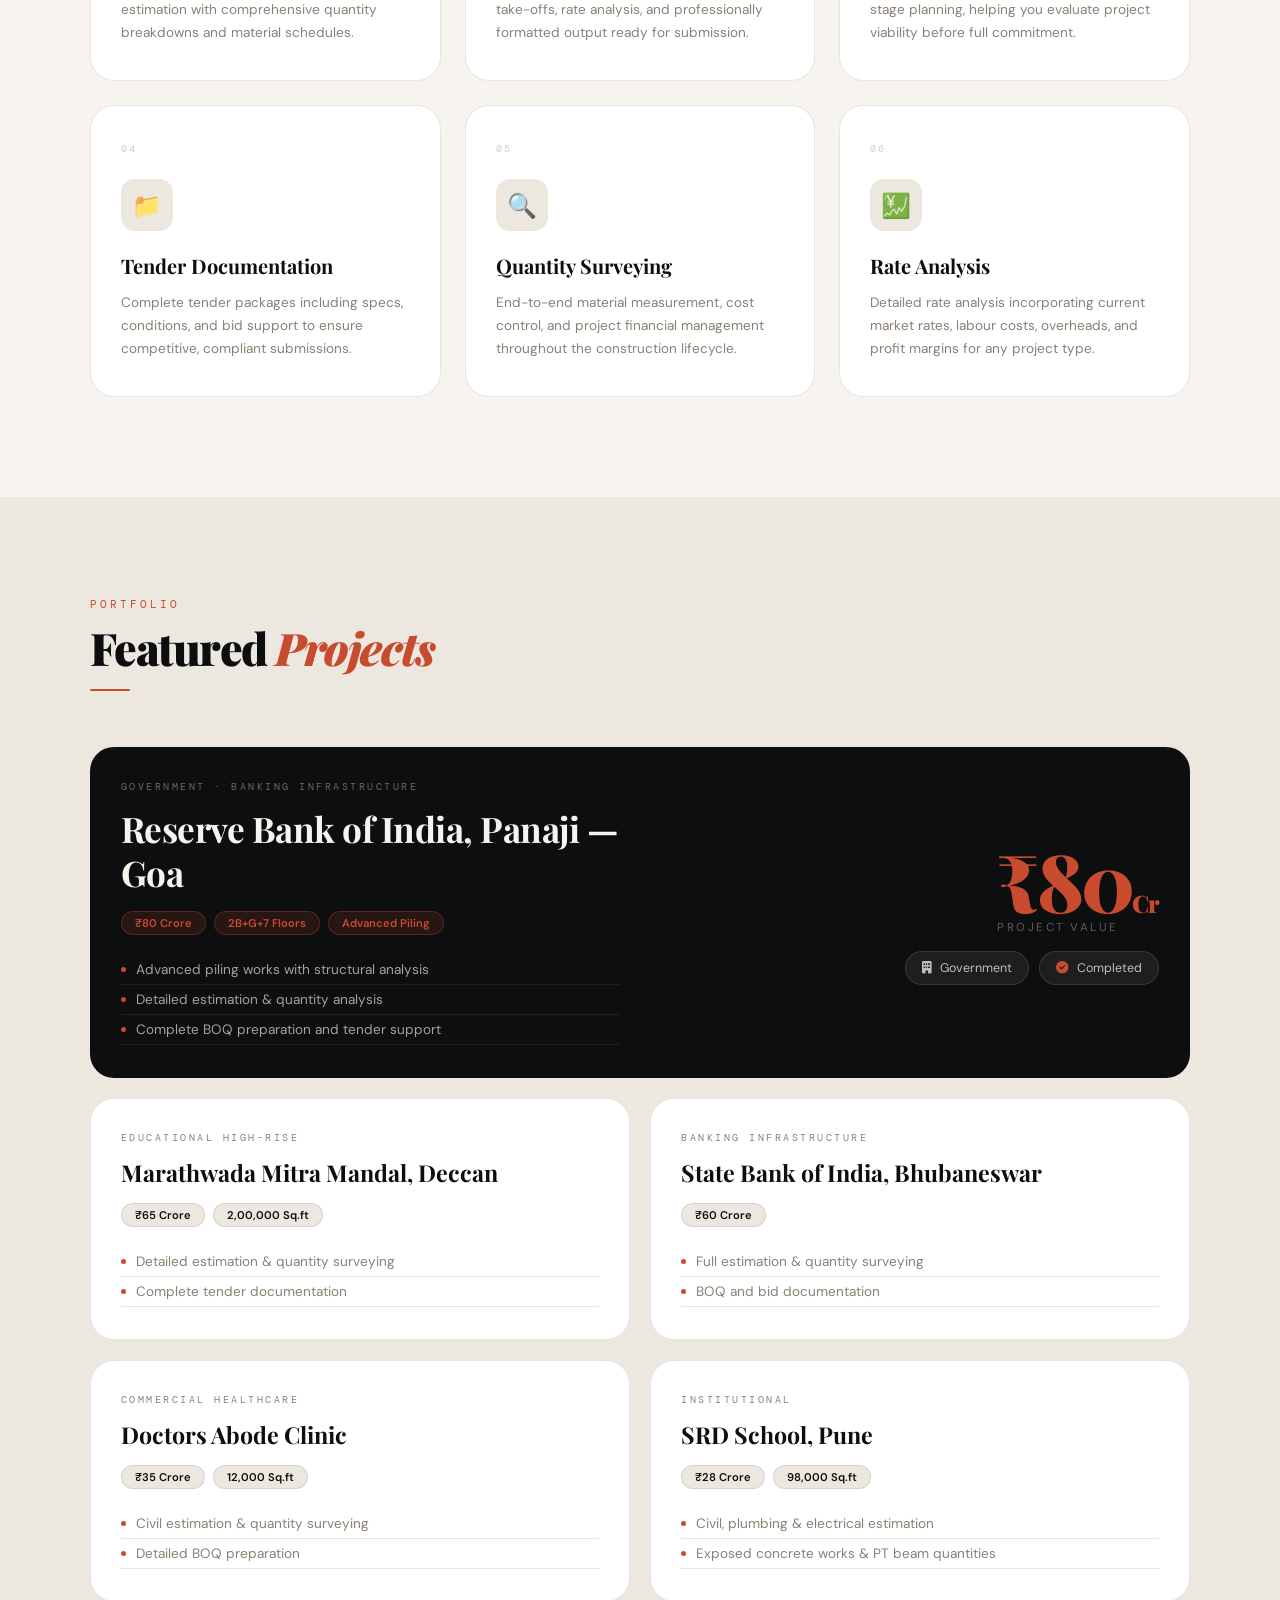
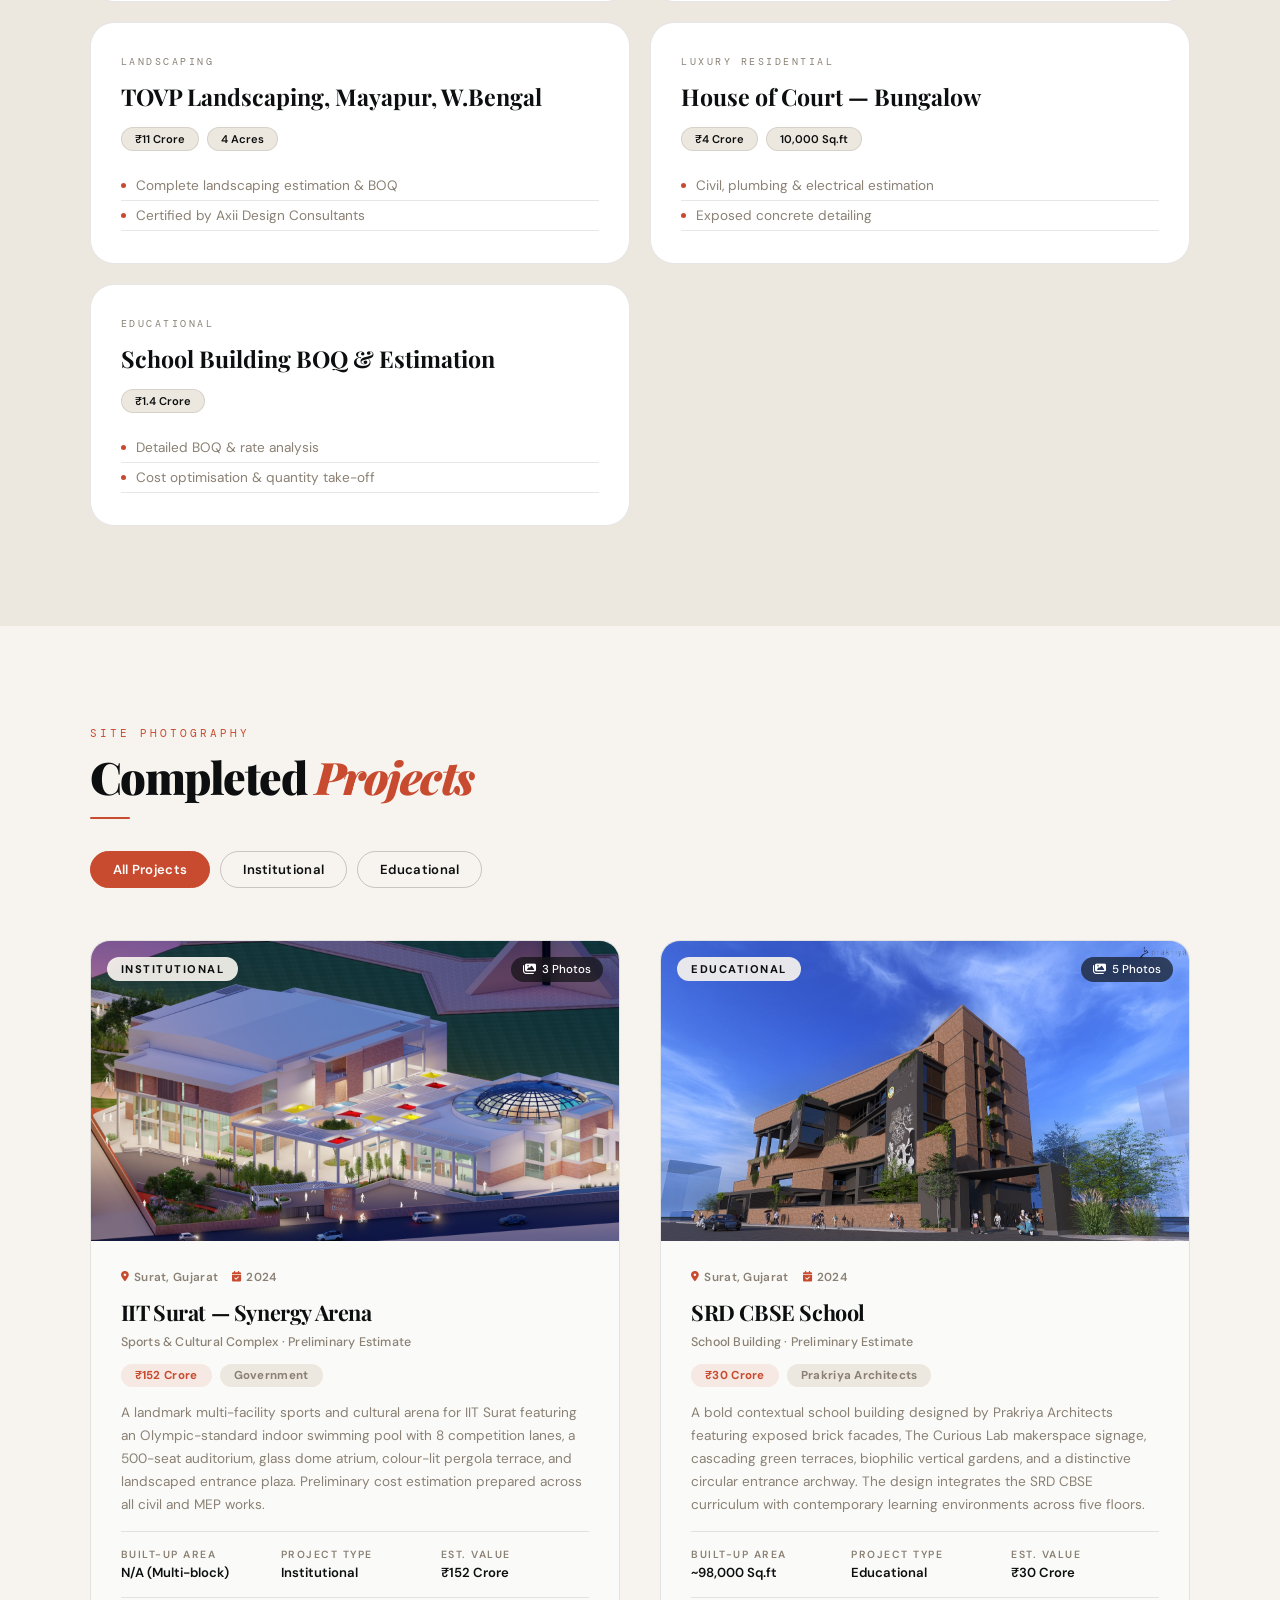
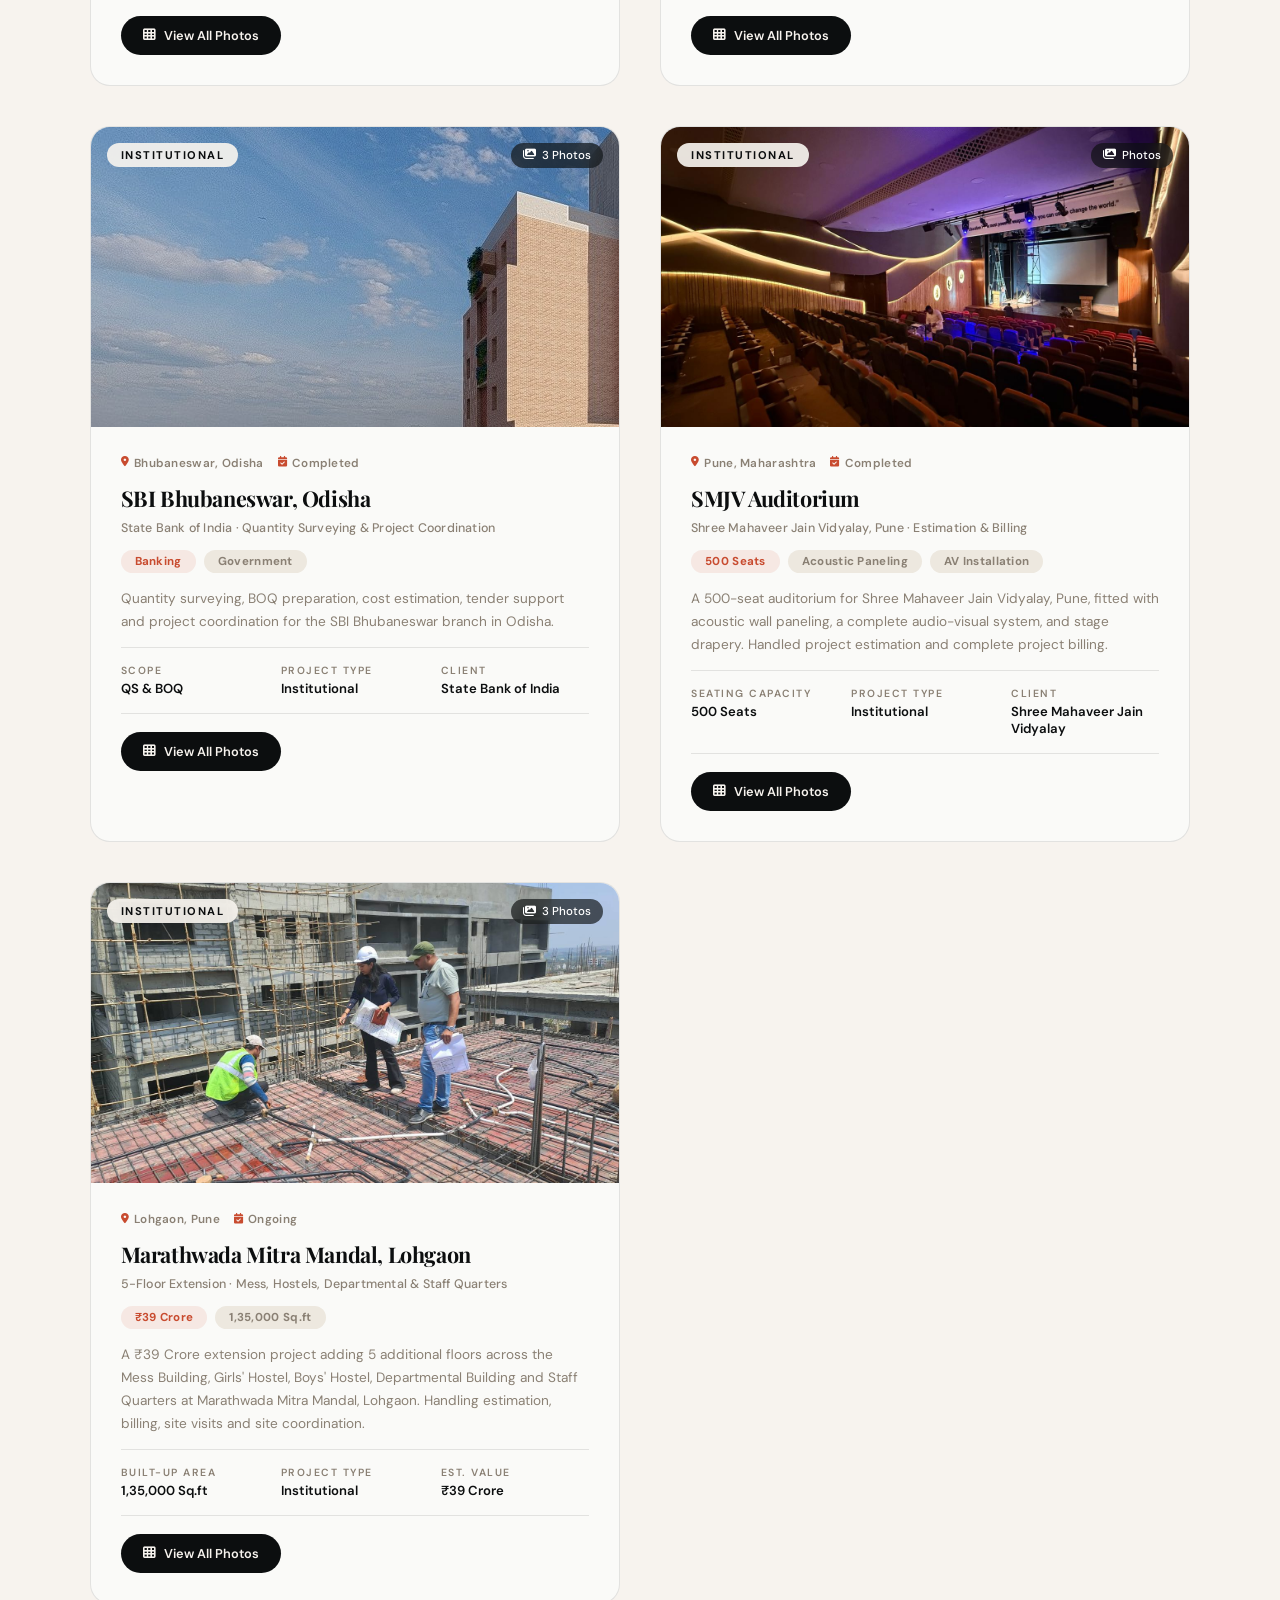
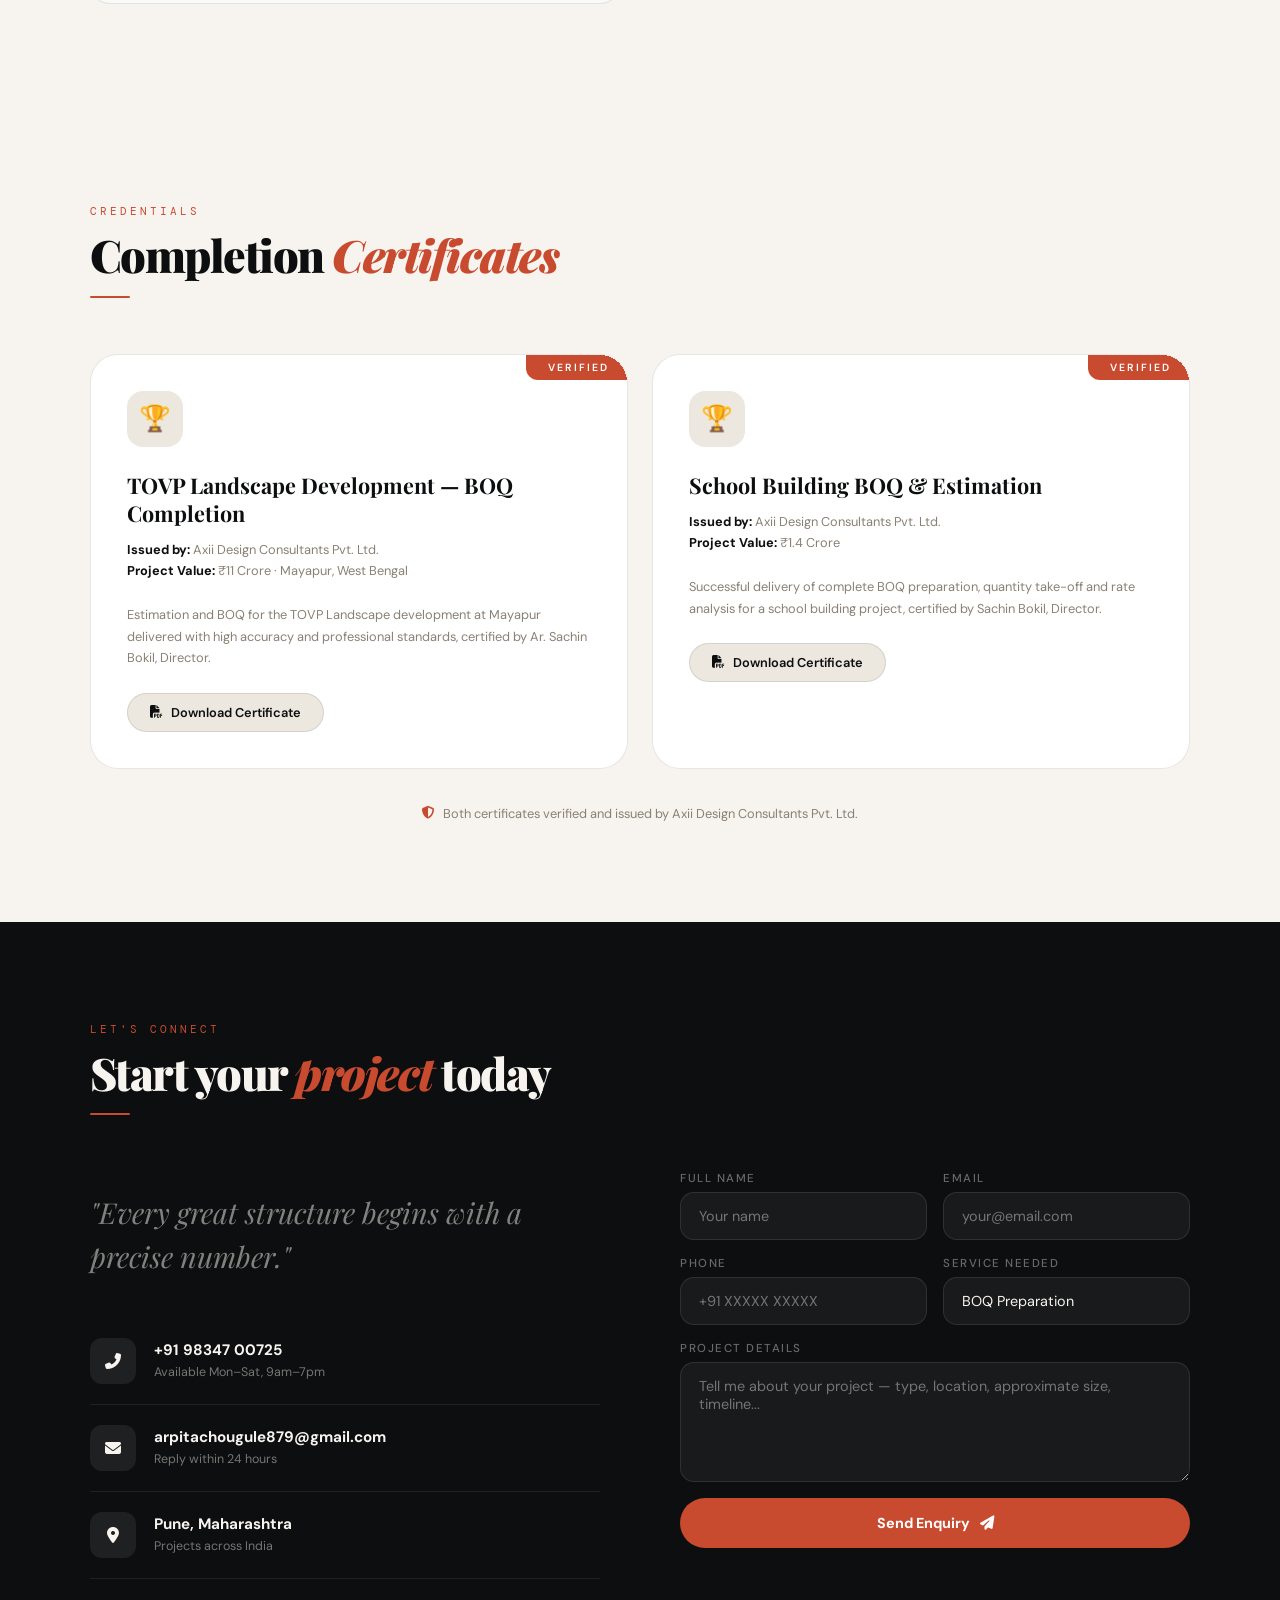
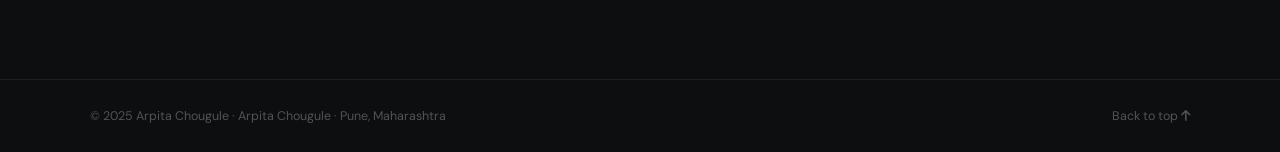
==== commit ac1f511d: "Updated index.html to replace project images with new versions and adjusted photo count display for " ====
--- a/index.html
+++ b/index.html
@@ -478,12 +478,12 @@
     <!-- Project 4: SMJV Auditorium -->
     <div class="cp-card reveal reveal-delay-1" data-type="Institutional">
       <div class="cp-img-wrap">
-        <img src="images/projects/smjv-01.jpg" alt="SMJV Auditorium seating and stage view" class="cp-img" loading="lazy">
+        <img src="images/projects/smjv-02.jpg" alt="SMJV Auditorium seating and stage view" class="cp-img" loading="lazy">
         <div class="cp-overlay">
           <button class="cp-zoom-btn" onclick="openLightbox('smjv', 0)"><i class="fas fa-expand"></i> View Gallery</button>
         </div>
         <div class="cp-type-badge">Institutional</div>
-        <div class="cp-photo-count"><i class="fas fa-images"></i> 1 Photos</div>
+        <div class="cp-photo-count"><i class="fas fa-images"></i>  Photos</div>
       </div>
       <div class="cp-info">
         <div class="cp-meta-row">
@@ -510,7 +510,7 @@
     <!-- Project 4: Marathwada Mitra Mandal, Lohgaon -->
     <div class="cp-card reveal" data-type="Institutional">
       <div class="cp-img-wrap">
-        <img src="images/projects/mml-01.jpg" alt="Marathwada Mitra Mandal, Lohgaon under-construction building extension" class="cp-img" loading="lazy">
+        <img src="images/projects/mml-02.jpg" alt="Marathwada Mitra Mandal, Lohgaon under-construction building extension" class="cp-img" loading="lazy">
         <div class="cp-overlay">
           <button class="cp-zoom-btn" onclick="openLightbox('mml', 0)"><i class="fas fa-expand"></i> View Gallery</button>
         </div>
